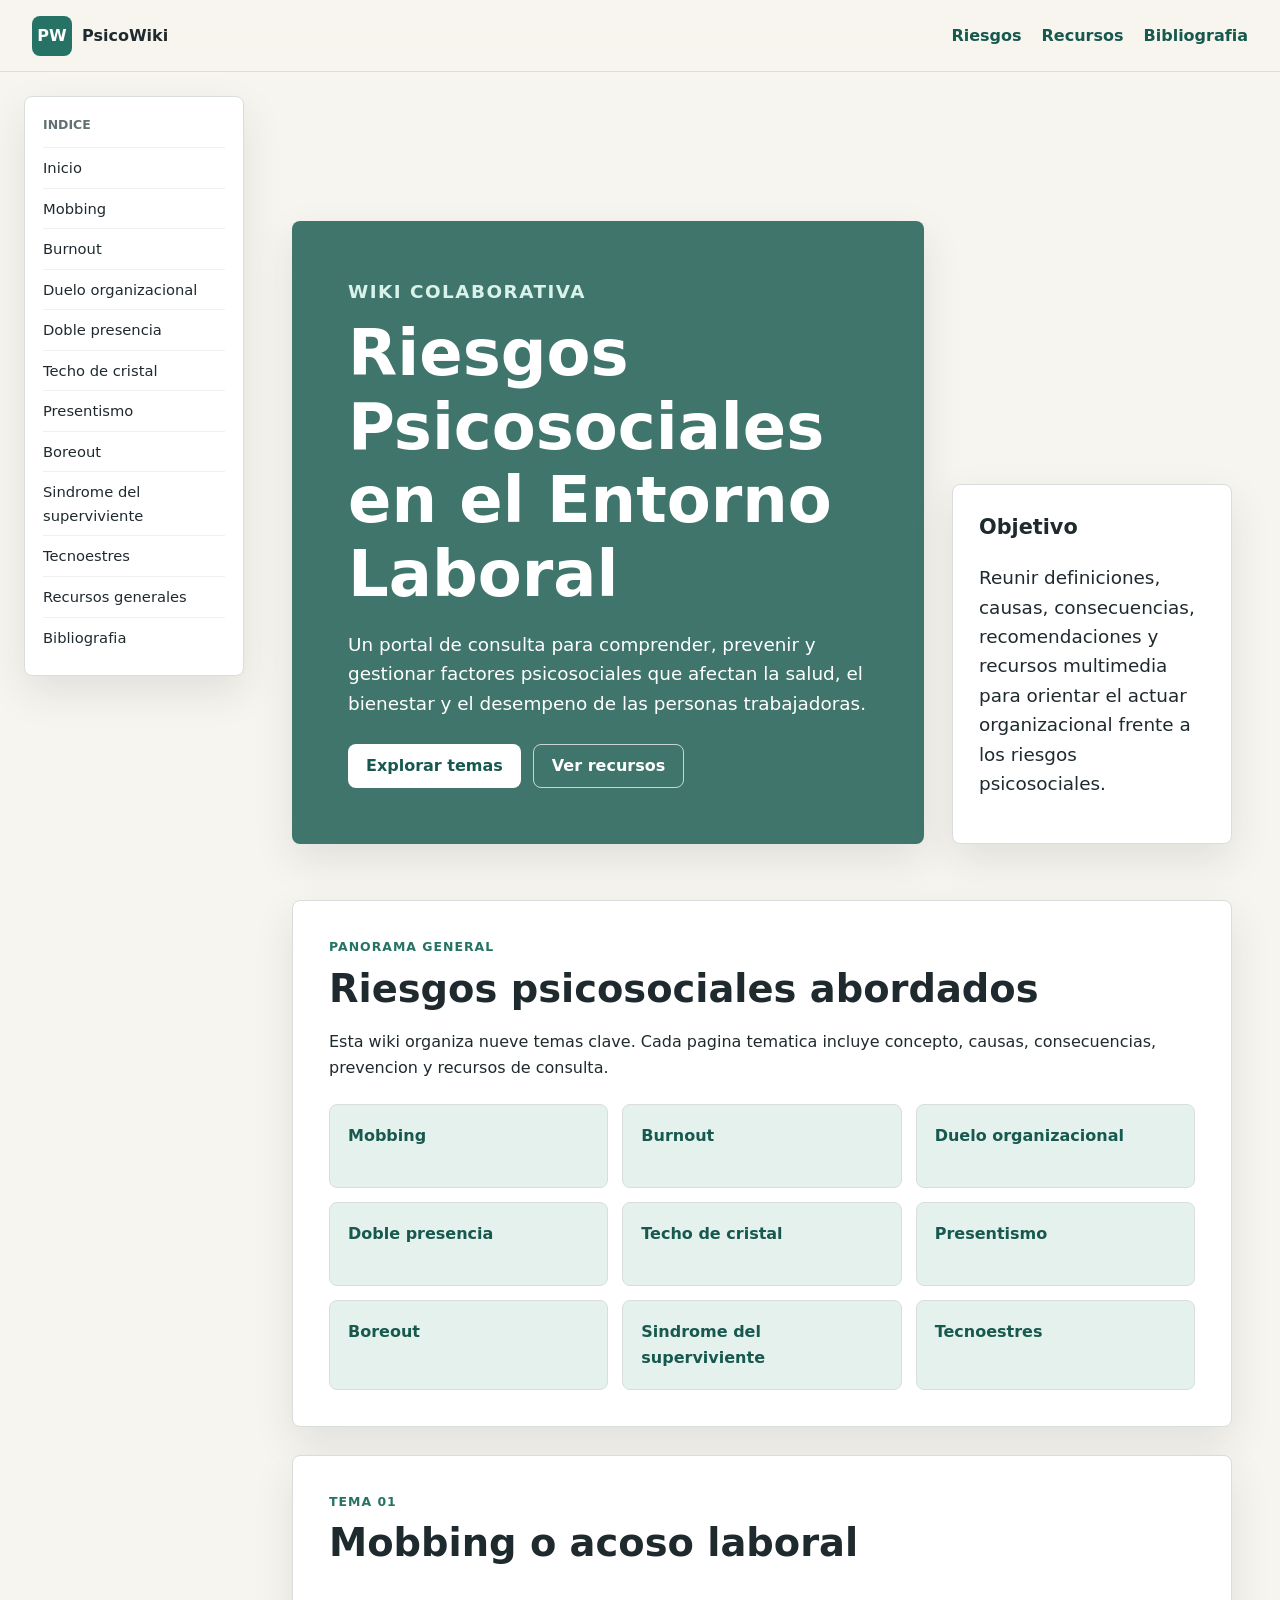
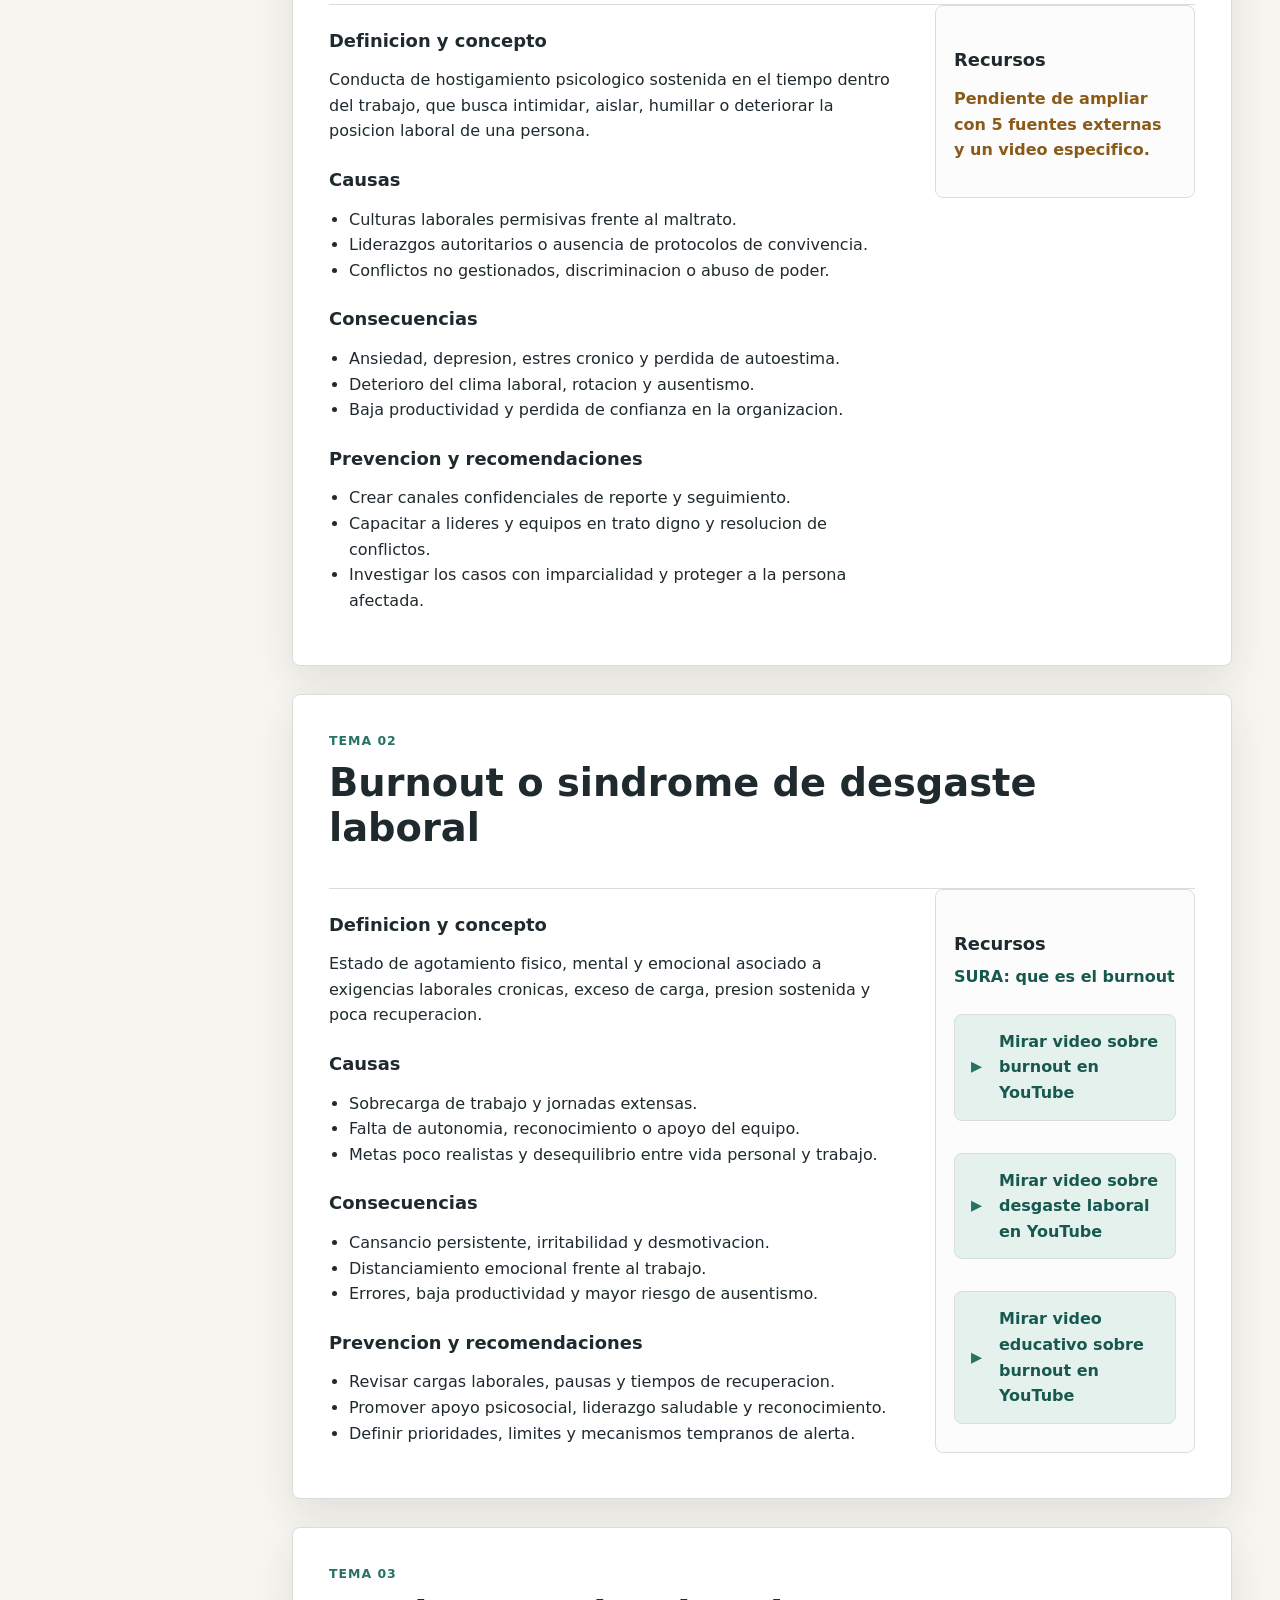
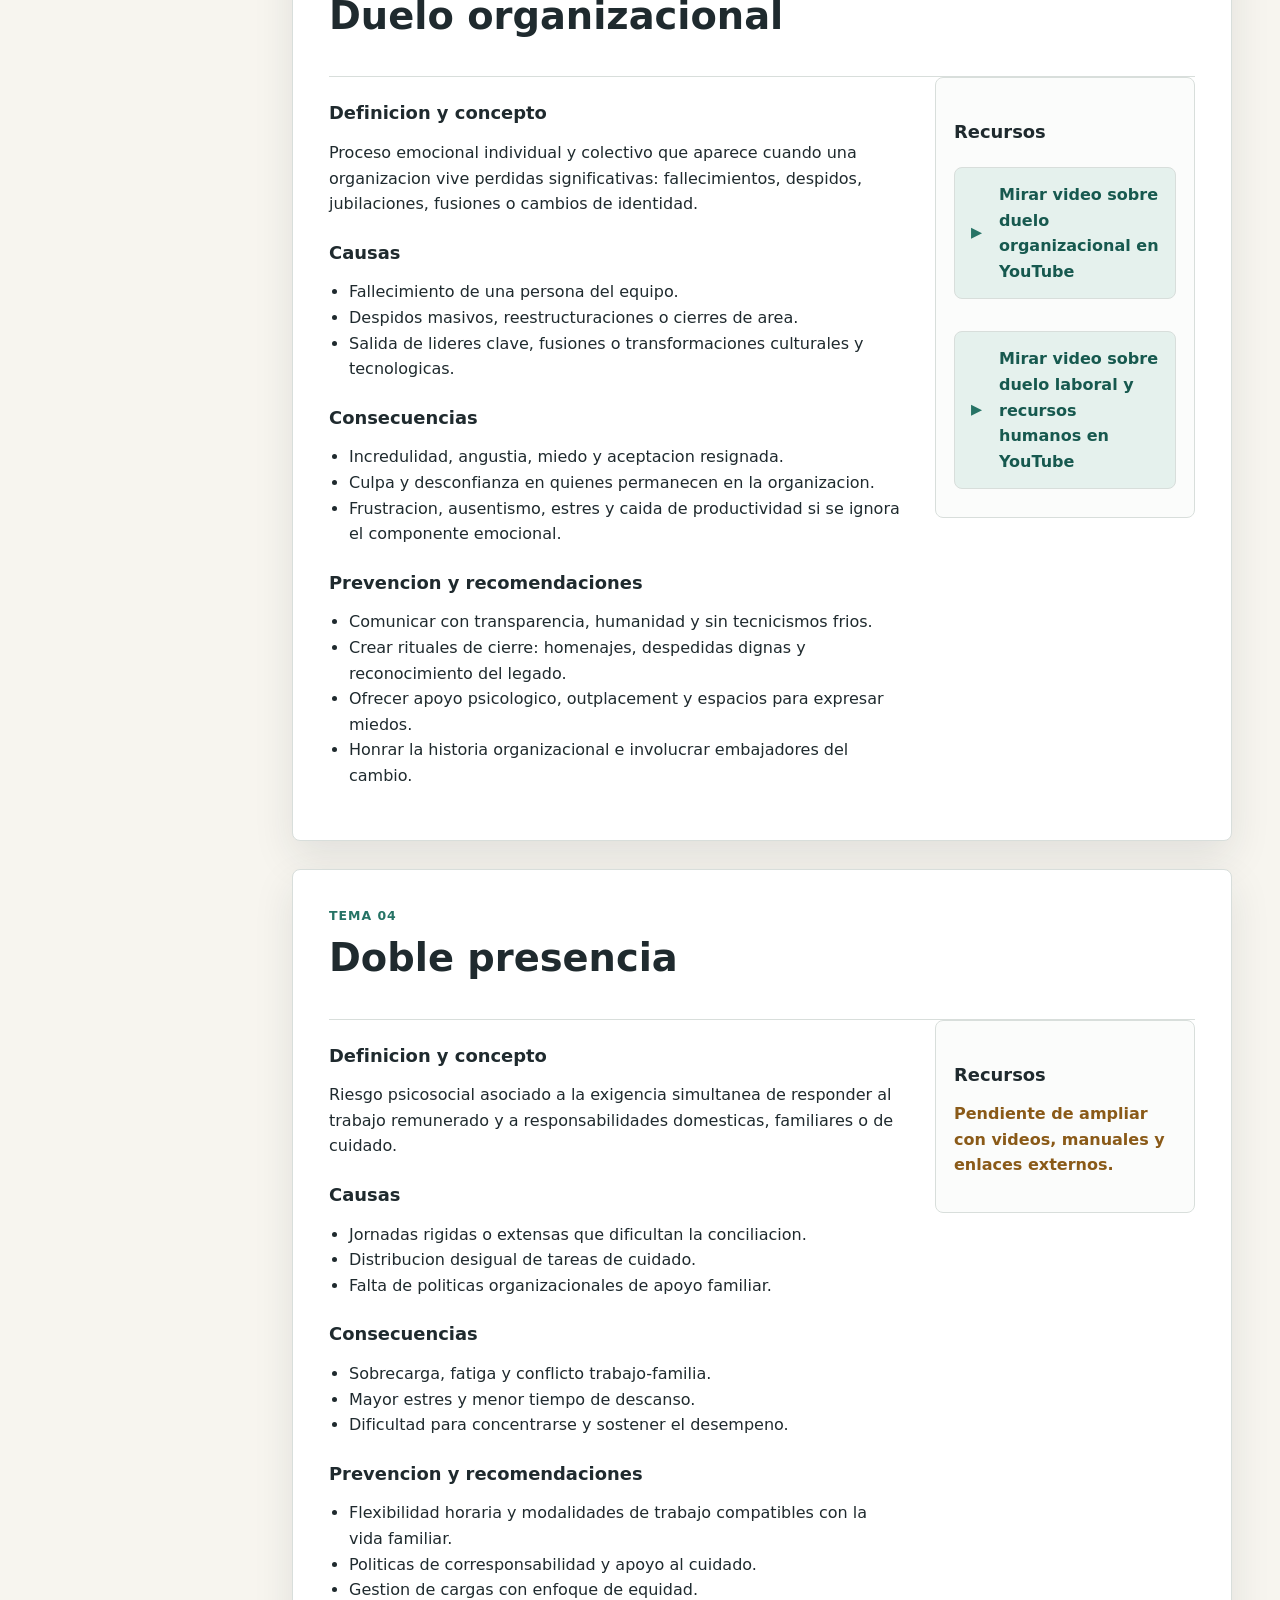
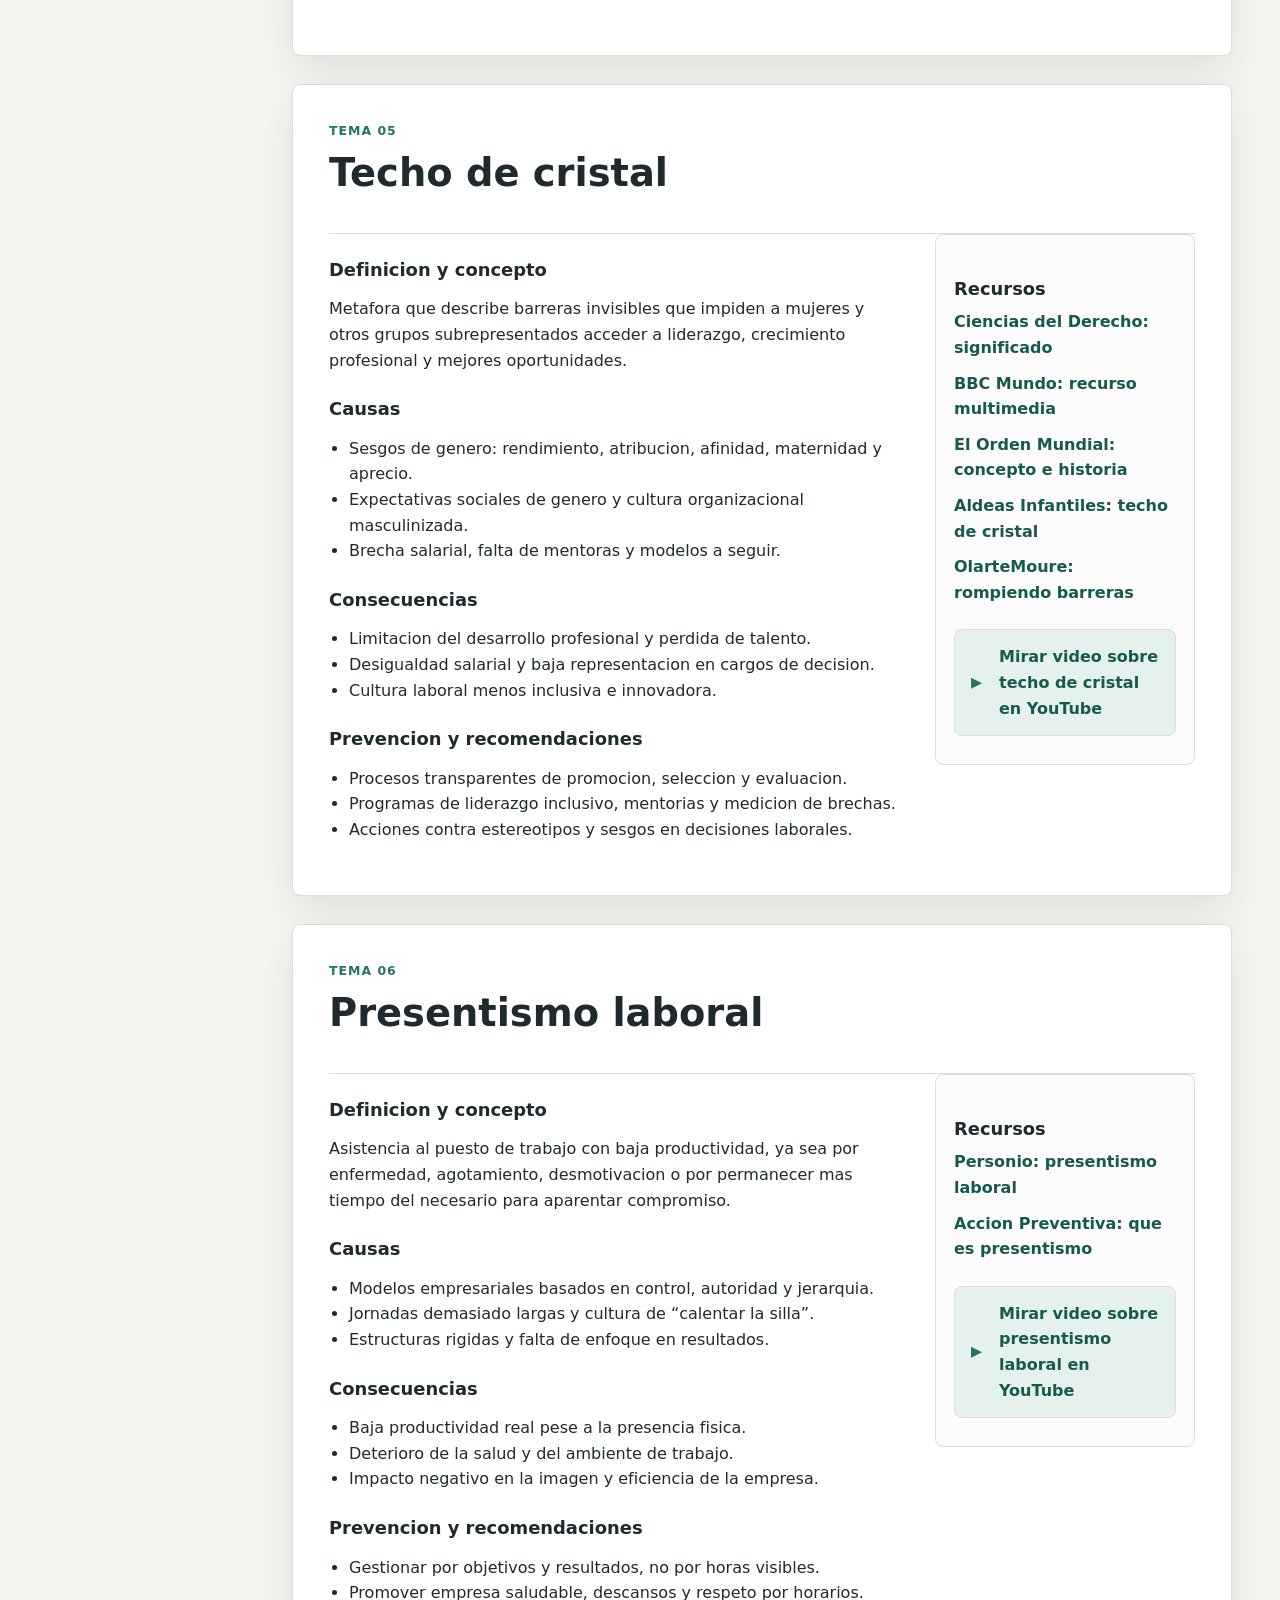
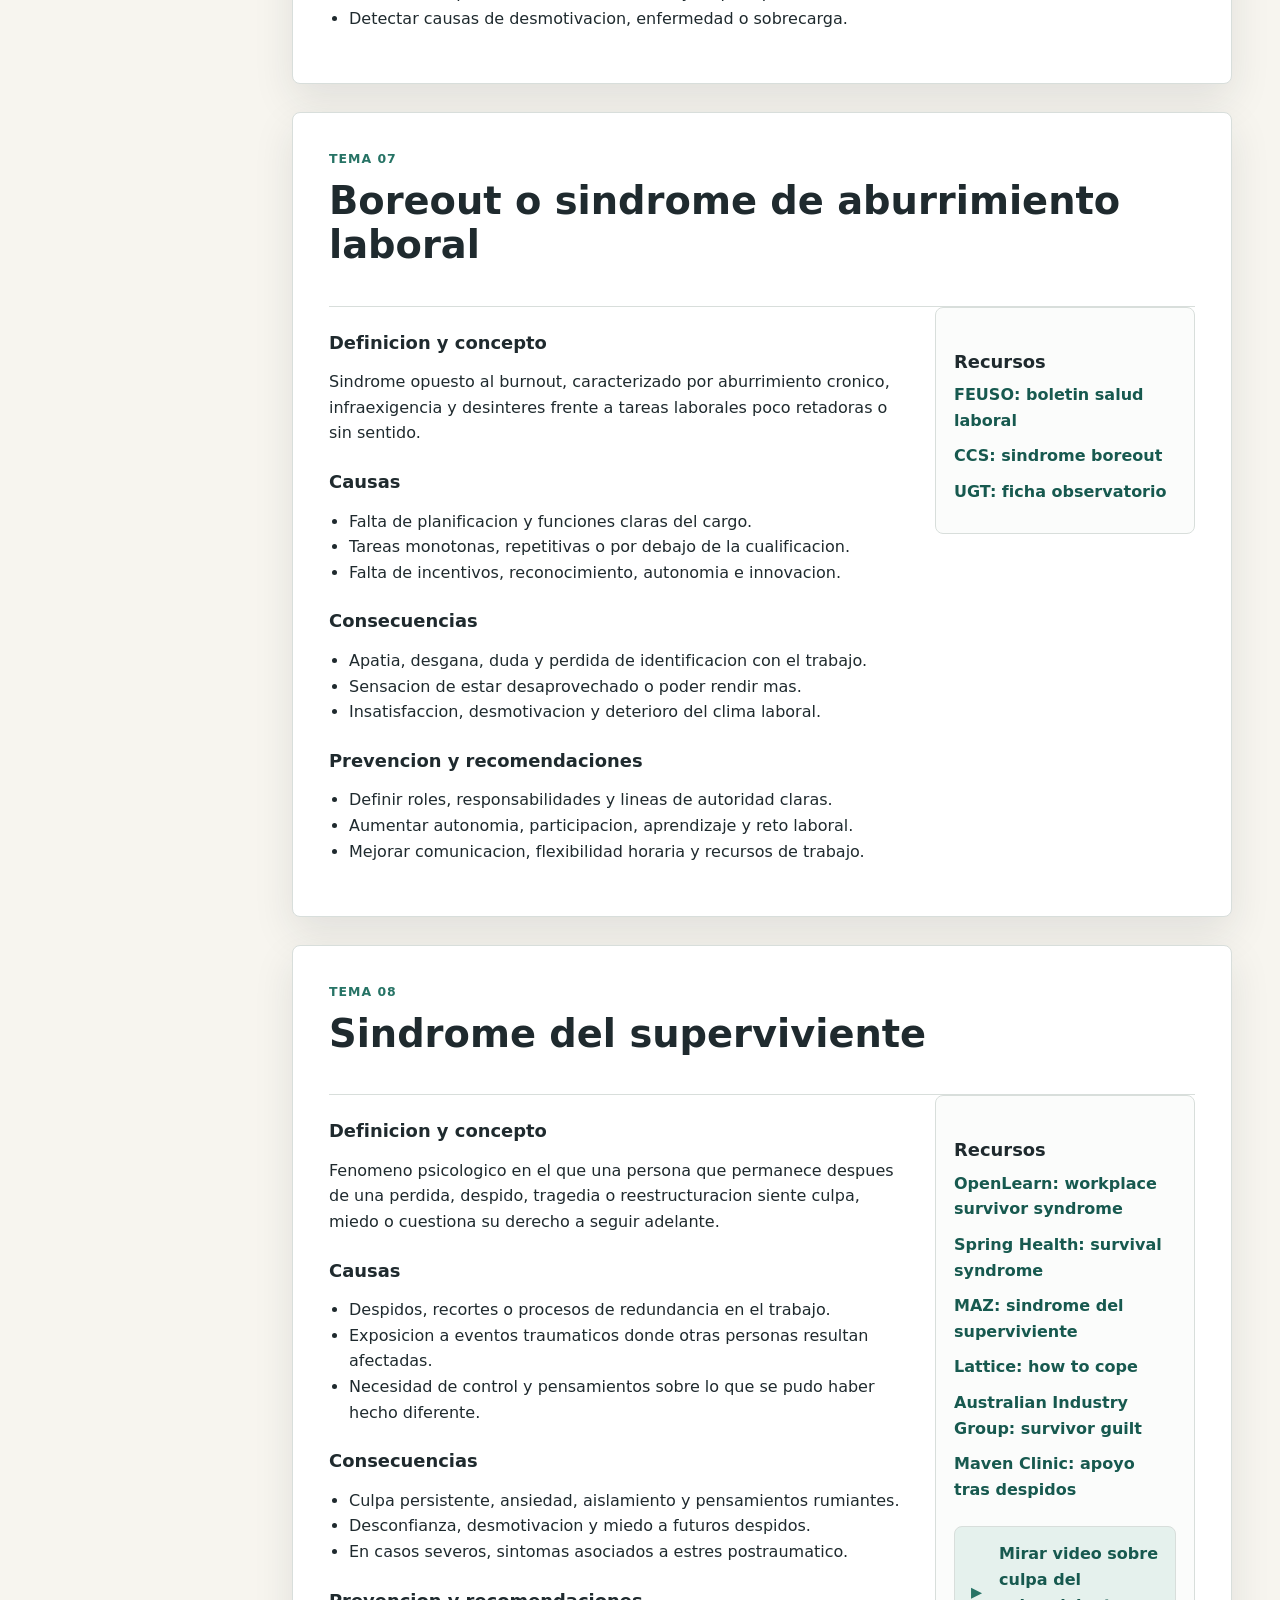
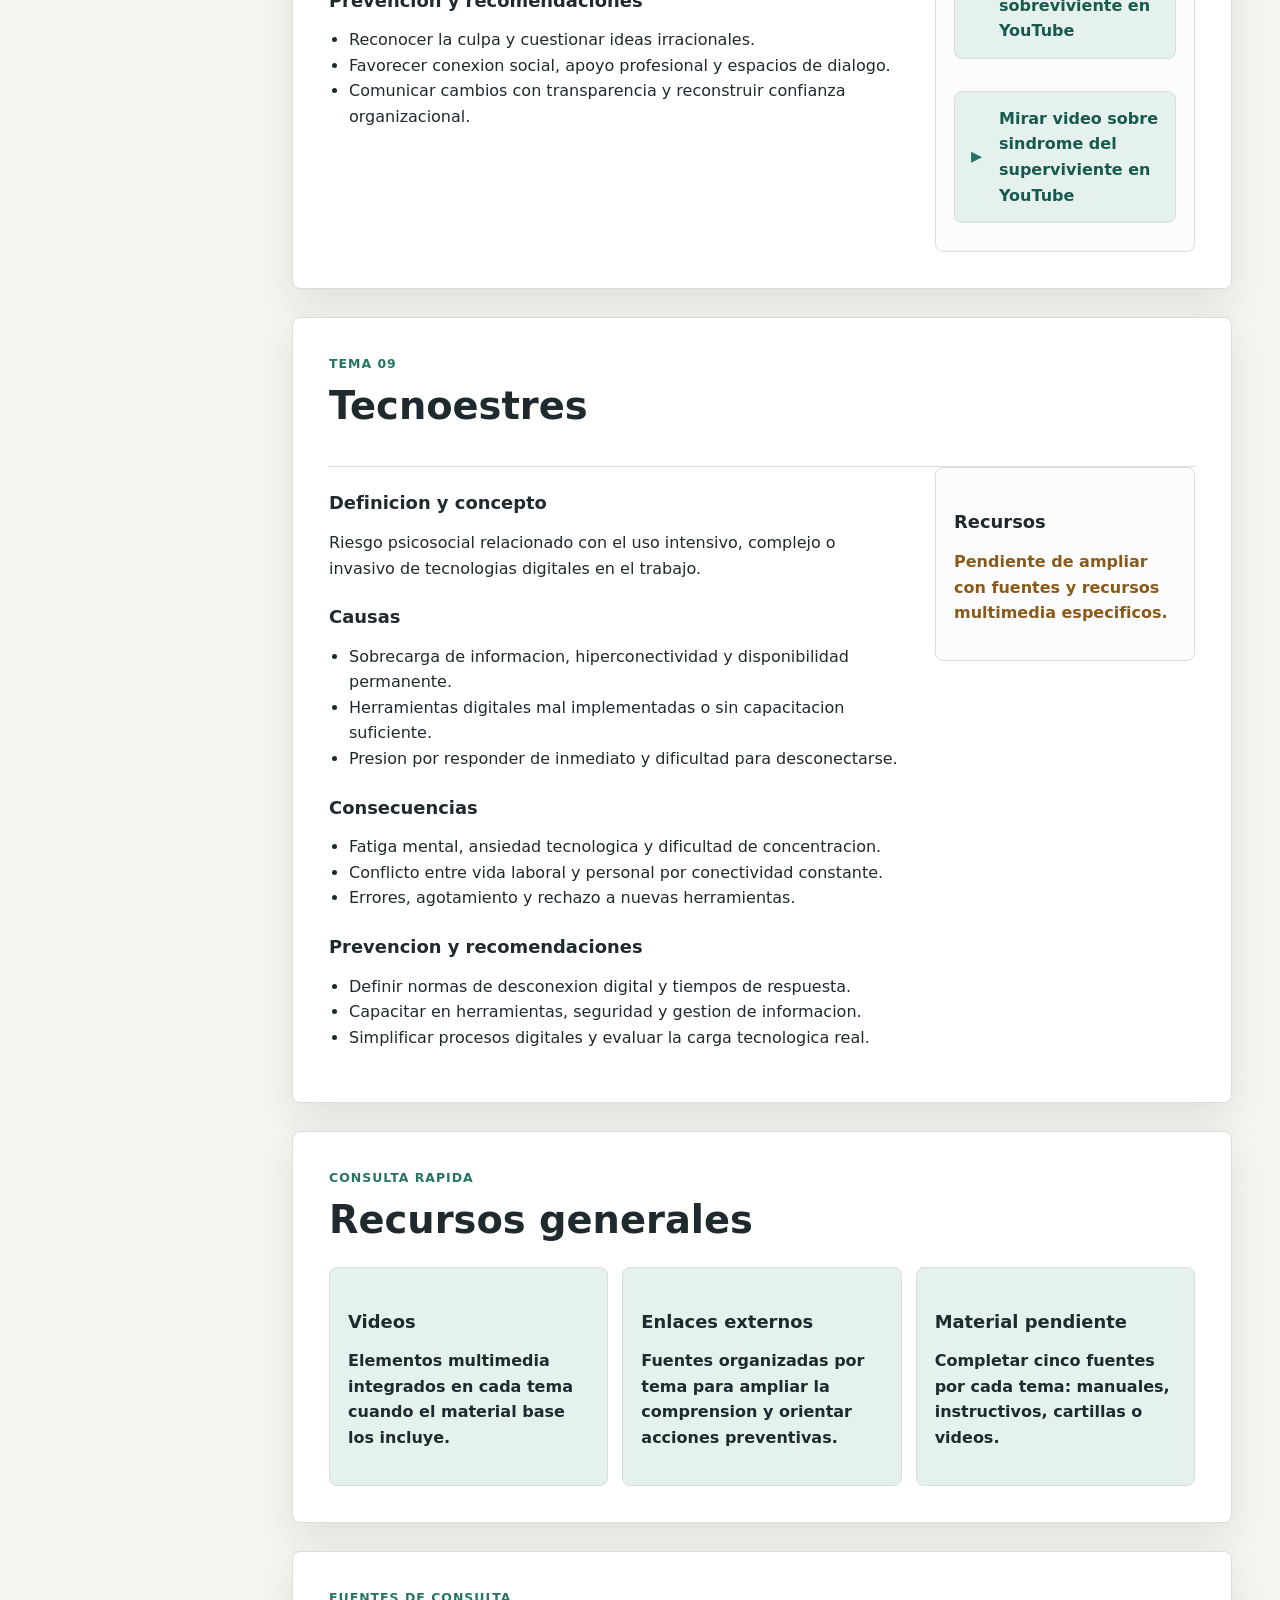
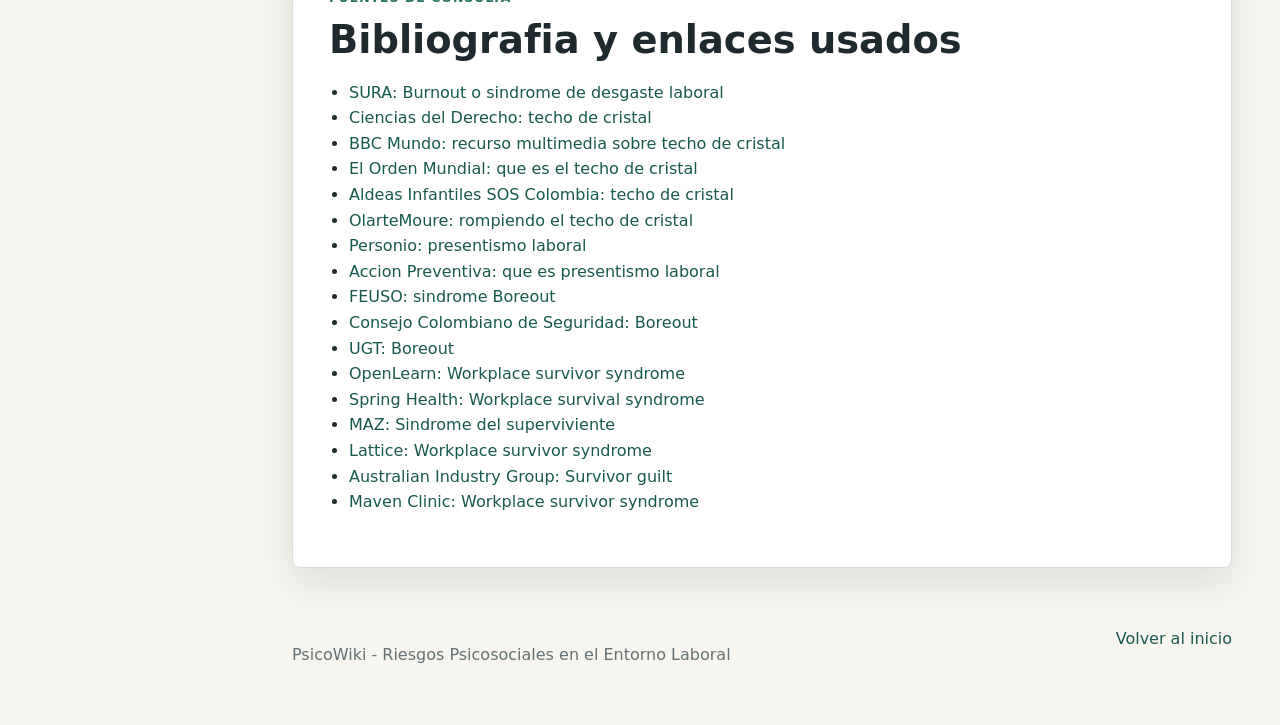
==== index.html @ 340166de "first" ====
<!doctype html>
<html lang="es">
  <head>
    <meta charset="UTF-8" />
    <meta name="viewport" content="width=device-width, initial-scale=1.0" />
    <title>PsicoWiki | Riesgos Psicosociales en el Entorno Laboral</title>
    <link rel="stylesheet" href="styles.css" />
  </head>
  <body>
    <header class="site-header">
      <a class="brand" href="#inicio" aria-label="Ir al inicio">
        <span class="brand-mark">PW</span>
        <span>PsicoWiki</span>
      </a>
      <button class="menu-toggle" type="button" aria-label="Abrir menu" aria-expanded="false">
        <span></span>
        <span></span>
        <span></span>
      </button>
      <nav class="top-nav" aria-label="Navegacion principal">
        <a href="#riesgos">Riesgos</a>
        <a href="#recursos">Recursos</a>
        <a href="#bibliografia">Bibliografia</a>
      </nav>
    </header>

    <aside class="side-nav" aria-label="Indice de contenidos">
      <p>Indice</p>
      <a href="#inicio">Inicio</a>
      <a href="#mobbing">Mobbing</a>
      <a href="#burnout">Burnout</a>
      <a href="#duelo">Duelo organizacional</a>
      <a href="#doble-presencia">Doble presencia</a>
      <a href="#techo-cristal">Techo de cristal</a>
      <a href="#presentismo">Presentismo</a>
      <a href="#boreout">Boreout</a>
      <a href="#superviviente">Sindrome del superviviente</a>
      <a href="#tecnoestres">Tecnoestres</a>
      <a href="#recursos">Recursos generales</a>
      <a href="#bibliografia">Bibliografia</a>
    </aside>

    <main>
      <section class="hero" id="inicio">
        <div class="hero-content">
          <p class="eyebrow">Wiki colaborativa</p>
          <h1>Riesgos Psicosociales en el Entorno Laboral</h1>
          <p>
            Un portal de consulta para comprender, prevenir y gestionar factores psicosociales que
            afectan la salud, el bienestar y el desempeno de las personas trabajadoras.
          </p>
          <div class="hero-actions">
            <a class="button primary" href="#riesgos">Explorar temas</a>
            <a class="button secondary" href="#recursos">Ver recursos</a>
          </div>
        </div>
        <div class="hero-panel" aria-label="Resumen del proyecto">
          <strong>Objetivo</strong>
          <p>
            Reunir definiciones, causas, consecuencias, recomendaciones y recursos multimedia para
            orientar el actuar organizacional frente a los riesgos psicosociales.
          </p>
        </div>
      </section>

      <section class="section intro" id="riesgos">
        <p class="eyebrow">Panorama general</p>
        <h2>Riesgos psicosociales abordados</h2>
        <p>
          Esta wiki organiza nueve temas clave. Cada pagina tematica incluye concepto, causas,
          consecuencias, prevencion y recursos de consulta.
        </p>
        <div class="topic-grid">
          <a href="#mobbing">Mobbing</a>
          <a href="#burnout">Burnout</a>
          <a href="#duelo">Duelo organizacional</a>
          <a href="#doble-presencia">Doble presencia</a>
          <a href="#techo-cristal">Techo de cristal</a>
          <a href="#presentismo">Presentismo</a>
          <a href="#boreout">Boreout</a>
          <a href="#superviviente">Sindrome del superviviente</a>
          <a href="#tecnoestres">Tecnoestres</a>
        </div>
      </section>

      <section class="wiki-section" id="mobbing">
        <div class="section-heading">
          <p class="eyebrow">Tema 01</p>
          <h2>Mobbing o acoso laboral</h2>
        </div>
        <div class="content-layout">
          <article>
            <h3>Definicion y concepto</h3>
            <p>
              Conducta de hostigamiento psicologico sostenida en el tiempo dentro del trabajo, que
              busca intimidar, aislar, humillar o deteriorar la posicion laboral de una persona.
            </p>
            <h3>Causas</h3>
            <ul>
              <li>Culturas laborales permisivas frente al maltrato.</li>
              <li>Liderazgos autoritarios o ausencia de protocolos de convivencia.</li>
              <li>Conflictos no gestionados, discriminacion o abuso de poder.</li>
            </ul>
            <h3>Consecuencias</h3>
            <ul>
              <li>Ansiedad, depresion, estres cronico y perdida de autoestima.</li>
              <li>Deterioro del clima laboral, rotacion y ausentismo.</li>
              <li>Baja productividad y perdida de confianza en la organizacion.</li>
            </ul>
            <h3>Prevencion y recomendaciones</h3>
            <ul>
              <li>Crear canales confidenciales de reporte y seguimiento.</li>
              <li>Capacitar a lideres y equipos en trato digno y resolucion de conflictos.</li>
              <li>Investigar los casos con imparcialidad y proteger a la persona afectada.</li>
            </ul>
          </article>
          <aside class="resources">
            <h3>Recursos</h3>
            <p class="pending">Pendiente de ampliar con 5 fuentes externas y un video especifico.</p>
          </aside>
        </div>
      </section>

      <section class="wiki-section" id="burnout">
        <div class="section-heading">
          <p class="eyebrow">Tema 02</p>
          <h2>Burnout o sindrome de desgaste laboral</h2>
        </div>
        <div class="content-layout">
          <article>
            <h3>Definicion y concepto</h3>
            <p>
              Estado de agotamiento fisico, mental y emocional asociado a exigencias laborales
              cronicas, exceso de carga, presion sostenida y poca recuperacion.
            </p>
            <h3>Causas</h3>
            <ul>
              <li>Sobrecarga de trabajo y jornadas extensas.</li>
              <li>Falta de autonomia, reconocimiento o apoyo del equipo.</li>
              <li>Metas poco realistas y desequilibrio entre vida personal y trabajo.</li>
            </ul>
            <h3>Consecuencias</h3>
            <ul>
              <li>Cansancio persistente, irritabilidad y desmotivacion.</li>
              <li>Distanciamiento emocional frente al trabajo.</li>
              <li>Errores, baja productividad y mayor riesgo de ausentismo.</li>
            </ul>
            <h3>Prevencion y recomendaciones</h3>
            <ul>
              <li>Revisar cargas laborales, pausas y tiempos de recuperacion.</li>
              <li>Promover apoyo psicosocial, liderazgo saludable y reconocimiento.</li>
              <li>Definir prioridades, limites y mecanismos tempranos de alerta.</li>
            </ul>
          </article>
          <aside class="resources">
            <h3>Recursos</h3>
            <a href="https://segurossura.com/co/blog/saludables/que-es-el-burnout-o-sindrome-de-desgaste-laboral/" target="_blank" rel="noreferrer">SURA: que es el burnout</a>
            <div class="video-list">
              <a class="video-link" href="https://www.youtube.com/watch?v=tTxxhyrco14" target="_blank" rel="noreferrer">Mirar video sobre burnout en YouTube</a>
              <a class="video-link" href="https://www.youtube.com/watch?v=95ypZUIQ5Gs" target="_blank" rel="noreferrer">Mirar video sobre desgaste laboral en YouTube</a>
              <a class="video-link" href="https://www.youtube.com/watch?v=nGMA1AmbQr8" target="_blank" rel="noreferrer">Mirar video educativo sobre burnout en YouTube</a>
            </div>
          </aside>
        </div>
      </section>

      <section class="wiki-section" id="duelo">
        <div class="section-heading">
          <p class="eyebrow">Tema 03</p>
          <h2>Duelo organizacional</h2>
        </div>
        <div class="content-layout">
          <article>
            <h3>Definicion y concepto</h3>
            <p>
              Proceso emocional individual y colectivo que aparece cuando una organizacion vive
              perdidas significativas: fallecimientos, despidos, jubilaciones, fusiones o cambios de identidad.
            </p>
            <h3>Causas</h3>
            <ul>
              <li>Fallecimiento de una persona del equipo.</li>
              <li>Despidos masivos, reestructuraciones o cierres de area.</li>
              <li>Salida de lideres clave, fusiones o transformaciones culturales y tecnologicas.</li>
            </ul>
            <h3>Consecuencias</h3>
            <ul>
              <li>Incredulidad, angustia, miedo y aceptacion resignada.</li>
              <li>Culpa y desconfianza en quienes permanecen en la organizacion.</li>
              <li>Frustracion, ausentismo, estres y caida de productividad si se ignora el componente emocional.</li>
            </ul>
            <h3>Prevencion y recomendaciones</h3>
            <ul>
              <li>Comunicar con transparencia, humanidad y sin tecnicismos frios.</li>
              <li>Crear rituales de cierre: homenajes, despedidas dignas y reconocimiento del legado.</li>
              <li>Ofrecer apoyo psicologico, outplacement y espacios para expresar miedos.</li>
              <li>Honrar la historia organizacional e involucrar embajadores del cambio.</li>
            </ul>
          </article>
          <aside class="resources">
            <h3>Recursos</h3>
            <div class="video-list">
              <a class="video-link" href="https://www.youtube.com/watch?v=VkRK1vF0yjY" target="_blank" rel="noreferrer">Mirar video sobre duelo organizacional en YouTube</a>
              <a class="video-link" href="https://www.youtube.com/watch?v=88CDFbq3gh8" target="_blank" rel="noreferrer">Mirar video sobre duelo laboral y recursos humanos en YouTube</a>
            </div>
          </aside>
        </div>
      </section>

      <section class="wiki-section" id="doble-presencia">
        <div class="section-heading">
          <p class="eyebrow">Tema 04</p>
          <h2>Doble presencia</h2>
        </div>
        <div class="content-layout">
          <article>
            <h3>Definicion y concepto</h3>
            <p>
              Riesgo psicosocial asociado a la exigencia simultanea de responder al trabajo remunerado
              y a responsabilidades domesticas, familiares o de cuidado.
            </p>
            <h3>Causas</h3>
            <ul>
              <li>Jornadas rigidas o extensas que dificultan la conciliacion.</li>
              <li>Distribucion desigual de tareas de cuidado.</li>
              <li>Falta de politicas organizacionales de apoyo familiar.</li>
            </ul>
            <h3>Consecuencias</h3>
            <ul>
              <li>Sobrecarga, fatiga y conflicto trabajo-familia.</li>
              <li>Mayor estres y menor tiempo de descanso.</li>
              <li>Dificultad para concentrarse y sostener el desempeno.</li>
            </ul>
            <h3>Prevencion y recomendaciones</h3>
            <ul>
              <li>Flexibilidad horaria y modalidades de trabajo compatibles con la vida familiar.</li>
              <li>Politicas de corresponsabilidad y apoyo al cuidado.</li>
              <li>Gestion de cargas con enfoque de equidad.</li>
            </ul>
          </article>
          <aside class="resources">
            <h3>Recursos</h3>
            <p class="pending">Pendiente de ampliar con videos, manuales y enlaces externos.</p>
          </aside>
        </div>
      </section>

      <section class="wiki-section" id="techo-cristal">
        <div class="section-heading">
          <p class="eyebrow">Tema 05</p>
          <h2>Techo de cristal</h2>
        </div>
        <div class="content-layout">
          <article>
            <h3>Definicion y concepto</h3>
            <p>
              Metafora que describe barreras invisibles que impiden a mujeres y otros grupos
              subrepresentados acceder a liderazgo, crecimiento profesional y mejores oportunidades.
            </p>
            <h3>Causas</h3>
            <ul>
              <li>Sesgos de genero: rendimiento, atribucion, afinidad, maternidad y aprecio.</li>
              <li>Expectativas sociales de genero y cultura organizacional masculinizada.</li>
              <li>Brecha salarial, falta de mentoras y modelos a seguir.</li>
            </ul>
            <h3>Consecuencias</h3>
            <ul>
              <li>Limitacion del desarrollo profesional y perdida de talento.</li>
              <li>Desigualdad salarial y baja representacion en cargos de decision.</li>
              <li>Cultura laboral menos inclusiva e innovadora.</li>
            </ul>
            <h3>Prevencion y recomendaciones</h3>
            <ul>
              <li>Procesos transparentes de promocion, seleccion y evaluacion.</li>
              <li>Programas de liderazgo inclusivo, mentorias y medicion de brechas.</li>
              <li>Acciones contra estereotipos y sesgos en decisiones laborales.</li>
            </ul>
          </article>
          <aside class="resources">
            <h3>Recursos</h3>
            <a href="https://cienciasdelderecho.com/que-significa-el-termino-techo-de-cristal/" target="_blank" rel="noreferrer">Ciencias del Derecho: significado</a>
            <a href="https://www.bbc.com/mundo/media-41436954" target="_blank" rel="noreferrer">BBC Mundo: recurso multimedia</a>
            <a href="https://elordenmundial.com/que-es-techo-cristal/" target="_blank" rel="noreferrer">El Orden Mundial: concepto e historia</a>
            <a href="https://www.aldeasinfantiles.org.co/noticias/noticias-2023/techo-de-cristal" target="_blank" rel="noreferrer">Aldeas Infantiles: techo de cristal</a>
            <a href="https://olartemoure.com/rompiendo-el-techo-de-cristal/" target="_blank" rel="noreferrer">OlarteMoure: rompiendo barreras</a>
            <div class="video-list">
              <a class="video-link" href="https://www.youtube.com/watch?v=2mkvHl0n3qw" target="_blank" rel="noreferrer">Mirar video sobre techo de cristal en YouTube</a>
            </div>
          </aside>
        </div>
      </section>

      <section class="wiki-section" id="presentismo">
        <div class="section-heading">
          <p class="eyebrow">Tema 06</p>
          <h2>Presentismo laboral</h2>
        </div>
        <div class="content-layout">
          <article>
            <h3>Definicion y concepto</h3>
            <p>
              Asistencia al puesto de trabajo con baja productividad, ya sea por enfermedad,
              agotamiento, desmotivacion o por permanecer mas tiempo del necesario para aparentar compromiso.
            </p>
            <h3>Causas</h3>
            <ul>
              <li>Modelos empresariales basados en control, autoridad y jerarquia.</li>
              <li>Jornadas demasiado largas y cultura de “calentar la silla”.</li>
              <li>Estructuras rigidas y falta de enfoque en resultados.</li>
            </ul>
            <h3>Consecuencias</h3>
            <ul>
              <li>Baja productividad real pese a la presencia fisica.</li>
              <li>Deterioro de la salud y del ambiente de trabajo.</li>
              <li>Impacto negativo en la imagen y eficiencia de la empresa.</li>
            </ul>
            <h3>Prevencion y recomendaciones</h3>
            <ul>
              <li>Gestionar por objetivos y resultados, no por horas visibles.</li>
              <li>Promover empresa saludable, descansos y respeto por horarios.</li>
              <li>Detectar causas de desmotivacion, enfermedad o sobrecarga.</li>
            </ul>
          </article>
          <aside class="resources">
            <h3>Recursos</h3>
            <a href="https://www.personio.es/glosario/presentismo-laboral/" target="_blank" rel="noreferrer">Personio: presentismo laboral</a>
            <a href="https://www.acciopreventiva.com/que-es-presentismo-laboral/" target="_blank" rel="noreferrer">Accion Preventiva: que es presentismo</a>
            <div class="video-list">
              <a class="video-link" href="https://www.youtube.com/watch?v=vzImVSJZA3s" target="_blank" rel="noreferrer">Mirar video sobre presentismo laboral en YouTube</a>
            </div>
          </aside>
        </div>
      </section>

      <section class="wiki-section" id="boreout">
        <div class="section-heading">
          <p class="eyebrow">Tema 07</p>
          <h2>Boreout o sindrome de aburrimiento laboral</h2>
        </div>
        <div class="content-layout">
          <article>
            <h3>Definicion y concepto</h3>
            <p>
              Sindrome opuesto al burnout, caracterizado por aburrimiento cronico, infraexigencia y
              desinteres frente a tareas laborales poco retadoras o sin sentido.
            </p>
            <h3>Causas</h3>
            <ul>
              <li>Falta de planificacion y funciones claras del cargo.</li>
              <li>Tareas monotonas, repetitivas o por debajo de la cualificacion.</li>
              <li>Falta de incentivos, reconocimiento, autonomia e innovacion.</li>
            </ul>
            <h3>Consecuencias</h3>
            <ul>
              <li>Apatia, desgana, duda y perdida de identificacion con el trabajo.</li>
              <li>Sensacion de estar desaprovechado o poder rendir mas.</li>
              <li>Insatisfaccion, desmotivacion y deterioro del clima laboral.</li>
            </ul>
            <h3>Prevencion y recomendaciones</h3>
            <ul>
              <li>Definir roles, responsabilidades y lineas de autoridad claras.</li>
              <li>Aumentar autonomia, participacion, aprendizaje y reto laboral.</li>
              <li>Mejorar comunicacion, flexibilidad horaria y recursos de trabajo.</li>
            </ul>
          </article>
          <aside class="resources">
            <h3>Recursos</h3>
            <a href="https://feuso.es/images/docs/boletines/FEUSO_SALUD_LABORAL437.pdf" target="_blank" rel="noreferrer">FEUSO: boletin salud laboral</a>
            <a href="https://ccs.org.co/portfolio/sindrome-boreout-aburrimiento-insatisfaccion-laboral/" target="_blank" rel="noreferrer">CCS: sindrome boreout</a>
            <a href="https://www.ugt.es/sites/default/files/node_gallery/Galer-a%20Publicaciones/FichasObservatorio%20%28%29%2019.pdf" target="_blank" rel="noreferrer">UGT: ficha observatorio</a>
          </aside>
        </div>
      </section>

      <section class="wiki-section" id="superviviente">
        <div class="section-heading">
          <p class="eyebrow">Tema 08</p>
          <h2>Sindrome del superviviente</h2>
        </div>
        <div class="content-layout">
          <article>
            <h3>Definicion y concepto</h3>
            <p>
              Fenomeno psicologico en el que una persona que permanece despues de una perdida,
              despido, tragedia o reestructuracion siente culpa, miedo o cuestiona su derecho a seguir adelante.
            </p>
            <h3>Causas</h3>
            <ul>
              <li>Despidos, recortes o procesos de redundancia en el trabajo.</li>
              <li>Exposicion a eventos traumaticos donde otras personas resultan afectadas.</li>
              <li>Necesidad de control y pensamientos sobre lo que se pudo haber hecho diferente.</li>
            </ul>
            <h3>Consecuencias</h3>
            <ul>
              <li>Culpa persistente, ansiedad, aislamiento y pensamientos rumiantes.</li>
              <li>Desconfianza, desmotivacion y miedo a futuros despidos.</li>
              <li>En casos severos, sintomas asociados a estres postraumatico.</li>
            </ul>
            <h3>Prevencion y recomendaciones</h3>
            <ul>
              <li>Reconocer la culpa y cuestionar ideas irracionales.</li>
              <li>Favorecer conexion social, apoyo profesional y espacios de dialogo.</li>
              <li>Comunicar cambios con transparencia y reconstruir confianza organizacional.</li>
            </ul>
          </article>
          <aside class="resources">
            <h3>Recursos</h3>
            <a href="https://www.open.edu/openlearn/health-sports-psychology/psychology/workplace-survivor-syndrome" target="_blank" rel="noreferrer">OpenLearn: workplace survivor syndrome</a>
            <a href="https://www.springhealth.com/blog/workplace-survival-syndrome" target="_blank" rel="noreferrer">Spring Health: survival syndrome</a>
            <a href="https://www.maz.es/Documents/PublicacionesEnRedes/S%C3%8DNDROME%20DEL%20SUPERVIVIENTE.pdf" target="_blank" rel="noreferrer">MAZ: sindrome del superviviente</a>
            <a href="https://lattice.com/articles/workplace-survivor-syndrome-what-it-is-and-how-to-cope" target="_blank" rel="noreferrer">Lattice: how to cope</a>
            <a href="https://www.australianindustrygroup.com.au/resourcecentre/resource-centre-blogs/hr-blogs/Survivor-guilt-how-to-help-employees-who-escape-redundancy/" target="_blank" rel="noreferrer">Australian Industry Group: survivor guilt</a>
            <a href="https://www.mavenclinic.com/es/post/workplace-survivor-syndrome-6-ways-to-support-employees-retained-after-company-layoffs" target="_blank" rel="noreferrer">Maven Clinic: apoyo tras despidos</a>
            <div class="video-list">
              <a class="video-link" href="https://www.youtube.com/watch?v=MyrRXBqULpU" target="_blank" rel="noreferrer">Mirar video sobre culpa del sobreviviente en YouTube</a>
              <a class="video-link" href="https://www.youtube.com/watch?v=peNnxeMxkF4" target="_blank" rel="noreferrer">Mirar video sobre sindrome del superviviente en YouTube</a>
            </div>
          </aside>
        </div>
      </section>

      <section class="wiki-section" id="tecnoestres">
        <div class="section-heading">
          <p class="eyebrow">Tema 09</p>
          <h2>Tecnoestres</h2>
        </div>
        <div class="content-layout">
          <article>
            <h3>Definicion y concepto</h3>
            <p>
              Riesgo psicosocial relacionado con el uso intensivo, complejo o invasivo de tecnologias
              digitales en el trabajo.
            </p>
            <h3>Causas</h3>
            <ul>
              <li>Sobrecarga de informacion, hiperconectividad y disponibilidad permanente.</li>
              <li>Herramientas digitales mal implementadas o sin capacitacion suficiente.</li>
              <li>Presion por responder de inmediato y dificultad para desconectarse.</li>
            </ul>
            <h3>Consecuencias</h3>
            <ul>
              <li>Fatiga mental, ansiedad tecnologica y dificultad de concentracion.</li>
              <li>Conflicto entre vida laboral y personal por conectividad constante.</li>
              <li>Errores, agotamiento y rechazo a nuevas herramientas.</li>
            </ul>
            <h3>Prevencion y recomendaciones</h3>
            <ul>
              <li>Definir normas de desconexion digital y tiempos de respuesta.</li>
              <li>Capacitar en herramientas, seguridad y gestion de informacion.</li>
              <li>Simplificar procesos digitales y evaluar la carga tecnologica real.</li>
            </ul>
          </article>
          <aside class="resources">
            <h3>Recursos</h3>
            <p class="pending">Pendiente de ampliar con fuentes y recursos multimedia especificos.</p>
          </aside>
        </div>
      </section>

      <section class="section" id="recursos">
        <p class="eyebrow">Consulta rapida</p>
        <h2>Recursos generales</h2>
        <div class="resource-grid">
          <div>
            <h3>Videos</h3>
            <p>Elementos multimedia integrados en cada tema cuando el material base los incluye.</p>
          </div>
          <div>
            <h3>Enlaces externos</h3>
            <p>Fuentes organizadas por tema para ampliar la comprension y orientar acciones preventivas.</p>
          </div>
          <div>
            <h3>Material pendiente</h3>
            <p>Completar cinco fuentes por cada tema: manuales, instructivos, cartillas o videos.</p>
          </div>
        </div>
      </section>

      <section class="section bibliography" id="bibliografia">
        <p class="eyebrow">Fuentes de consulta</p>
        <h2>Bibliografia y enlaces usados</h2>
        <ul>
          <li><a href="https://segurossura.com/co/blog/saludables/que-es-el-burnout-o-sindrome-de-desgaste-laboral/" target="_blank" rel="noreferrer">SURA: Burnout o sindrome de desgaste laboral</a></li>
          <li><a href="https://cienciasdelderecho.com/que-significa-el-termino-techo-de-cristal/" target="_blank" rel="noreferrer">Ciencias del Derecho: techo de cristal</a></li>
          <li><a href="https://www.bbc.com/mundo/media-41436954" target="_blank" rel="noreferrer">BBC Mundo: recurso multimedia sobre techo de cristal</a></li>
          <li><a href="https://elordenmundial.com/que-es-techo-cristal/" target="_blank" rel="noreferrer">El Orden Mundial: que es el techo de cristal</a></li>
          <li><a href="https://www.aldeasinfantiles.org.co/noticias/noticias-2023/techo-de-cristal" target="_blank" rel="noreferrer">Aldeas Infantiles SOS Colombia: techo de cristal</a></li>
          <li><a href="https://olartemoure.com/rompiendo-el-techo-de-cristal/" target="_blank" rel="noreferrer">OlarteMoure: rompiendo el techo de cristal</a></li>
          <li><a href="https://www.personio.es/glosario/presentismo-laboral/" target="_blank" rel="noreferrer">Personio: presentismo laboral</a></li>
          <li><a href="https://www.acciopreventiva.com/que-es-presentismo-laboral/" target="_blank" rel="noreferrer">Accion Preventiva: que es presentismo laboral</a></li>
          <li><a href="https://feuso.es/images/docs/boletines/FEUSO_SALUD_LABORAL437.pdf" target="_blank" rel="noreferrer">FEUSO: sindrome Boreout</a></li>
          <li><a href="https://ccs.org.co/portfolio/sindrome-boreout-aburrimiento-insatisfaccion-laboral/" target="_blank" rel="noreferrer">Consejo Colombiano de Seguridad: Boreout</a></li>
          <li><a href="https://www.ugt.es/sites/default/files/node_gallery/Galer-a%20Publicaciones/FichasObservatorio%20%28%29%2019.pdf" target="_blank" rel="noreferrer">UGT: Boreout</a></li>
          <li><a href="https://www.open.edu/openlearn/health-sports-psychology/psychology/workplace-survivor-syndrome" target="_blank" rel="noreferrer">OpenLearn: Workplace survivor syndrome</a></li>
          <li><a href="https://www.springhealth.com/blog/workplace-survival-syndrome" target="_blank" rel="noreferrer">Spring Health: Workplace survival syndrome</a></li>
          <li><a href="https://www.maz.es/Documents/PublicacionesEnRedes/S%C3%8DNDROME%20DEL%20SUPERVIVIENTE.pdf" target="_blank" rel="noreferrer">MAZ: Sindrome del superviviente</a></li>
          <li><a href="https://lattice.com/articles/workplace-survivor-syndrome-what-it-is-and-how-to-cope" target="_blank" rel="noreferrer">Lattice: Workplace survivor syndrome</a></li>
          <li><a href="https://www.australianindustrygroup.com.au/resourcecentre/resource-centre-blogs/hr-blogs/Survivor-guilt-how-to-help-employees-who-escape-redundancy/" target="_blank" rel="noreferrer">Australian Industry Group: Survivor guilt</a></li>
          <li><a href="https://www.mavenclinic.com/es/post/workplace-survivor-syndrome-6-ways-to-support-employees-retained-after-company-layoffs" target="_blank" rel="noreferrer">Maven Clinic: Workplace survivor syndrome</a></li>
        </ul>
      </section>
    </main>

    <footer>
      <p>PsicoWiki - Riesgos Psicosociales en el Entorno Laboral</p>
      <a href="#inicio">Volver al inicio</a>
    </footer>

    <script src="script.js"></script>
  </body>
</html>
---- styles.css ----
:root {
  --bg: #f7f5ef;
  --surface: #ffffff;
  --ink: #1f2a2e;
  --muted: #647174;
  --line: #d8dedb;
  --accent: #267365;
  --accent-strong: #17594f;
  --accent-soft: #e5f1ed;
  --warn: #8a5a18;
  --shadow: 0 16px 40px rgba(31, 42, 46, 0.1);
}

* {
  box-sizing: border-box;
}

html {
  scroll-behavior: smooth;
}

body {
  margin: 0;
  background: var(--bg);
  color: var(--ink);
  font-family: Inter, ui-sans-serif, system-ui, -apple-system, BlinkMacSystemFont, "Segoe UI", sans-serif;
  line-height: 1.6;
}

a {
  color: var(--accent-strong);
  text-decoration: none;
}

a:hover {
  text-decoration: underline;
}

.site-header {
  position: sticky;
  top: 0;
  z-index: 20;
  display: flex;
  align-items: center;
  justify-content: space-between;
  min-height: 72px;
  padding: 0 32px;
  border-bottom: 1px solid var(--line);
  background: rgba(247, 245, 239, 0.94);
  backdrop-filter: blur(14px);
}

.brand {
  display: inline-flex;
  align-items: center;
  gap: 10px;
  color: var(--ink);
  font-weight: 800;
  letter-spacing: 0;
}

.brand-mark {
  display: inline-grid;
  width: 40px;
  height: 40px;
  place-items: center;
  border-radius: 8px;
  background: var(--accent);
  color: white;
}

.top-nav {
  display: flex;
  gap: 20px;
  font-weight: 700;
}

.menu-toggle {
  display: none;
  flex-direction: column;
  gap: 5px;
  width: 42px;
  height: 42px;
  justify-content: center;
  align-items: center;
  border: 1px solid var(--line);
  border-radius: 8px;
  background: var(--surface);
}

.menu-toggle span {
  width: 20px;
  height: 2px;
  background: var(--ink);
}

.side-nav {
  position: fixed;
  top: 96px;
  left: 24px;
  width: 220px;
  max-height: calc(100vh - 120px);
  overflow: auto;
  padding: 18px;
  border: 1px solid var(--line);
  border-radius: 8px;
  background: var(--surface);
  box-shadow: var(--shadow);
}

.side-nav p {
  margin: 0 0 12px;
  color: var(--muted);
  font-size: 0.78rem;
  font-weight: 800;
  text-transform: uppercase;
}

.side-nav a {
  display: block;
  padding: 8px 0;
  border-top: 1px solid #eef1ef;
  color: var(--ink);
  font-size: 0.92rem;
}

main {
  width: min(1100px, calc(100% - 340px));
  margin: 0 48px 0 auto;
}

.hero {
  display: grid;
  grid-template-columns: minmax(0, 1.45fr) minmax(280px, 0.55fr);
  gap: 28px;
  align-items: end;
  min-height: calc(100vh - 72px);
  padding: 80px 0 56px;
}

.hero-content {
  padding: 56px;
  border-radius: 8px;
  background:
    linear-gradient(rgba(23, 89, 79, 0.82), rgba(23, 89, 79, 0.82)),
    url("https://images.unsplash.com/photo-1551836022-d5d88e9218df?auto=format&fit=crop&w=1600&q=80") center/cover;
  color: white;
  box-shadow: var(--shadow);
}

.eyebrow {
  margin: 0 0 10px;
  color: var(--accent);
  font-size: 0.78rem;
  font-weight: 900;
  letter-spacing: 0.08em;
  text-transform: uppercase;
}

.hero .eyebrow {
  color: #d9f2ea;
}

h1,
h2,
h3 {
  line-height: 1.15;
}

h1 {
  max-width: 850px;
  margin: 0;
  font-size: clamp(2.4rem, 5vw, 5.2rem);
}

h2 {
  margin: 0 0 18px;
  font-size: clamp(1.8rem, 3vw, 3rem);
}

h3 {
  margin: 26px 0 10px;
  font-size: 1.12rem;
}

.hero p {
  max-width: 760px;
  font-size: 1.15rem;
}

.hero-actions {
  display: flex;
  flex-wrap: wrap;
  gap: 12px;
  margin-top: 26px;
}

.button {
  display: inline-flex;
  align-items: center;
  justify-content: center;
  min-height: 44px;
  padding: 0 18px;
  border-radius: 8px;
  font-weight: 800;
}

.button.primary {
  background: white;
  color: var(--accent-strong);
}

.button.secondary {
  border: 1px solid rgba(255, 255, 255, 0.7);
  color: white;
}

.hero-panel,
.section,
.wiki-section {
  border: 1px solid var(--line);
  border-radius: 8px;
  background: var(--surface);
  box-shadow: var(--shadow);
}

.hero-panel {
  padding: 26px;
}

.hero-panel strong {
  display: block;
  margin-bottom: 10px;
  font-size: 1.3rem;
}

.section,
.wiki-section {
  margin: 28px 0;
  padding: 36px;
  scroll-margin-top: 96px;
}

.intro {
  margin-top: 0;
}

.topic-grid,
.resource-grid {
  display: grid;
  grid-template-columns: repeat(3, minmax(0, 1fr));
  gap: 14px;
  margin-top: 24px;
}

.topic-grid a,
.resource-grid div {
  min-height: 84px;
  padding: 18px;
  border: 1px solid var(--line);
  border-radius: 8px;
  background: var(--accent-soft);
  font-weight: 800;
}

.section-heading {
  padding-bottom: 20px;
  border-bottom: 1px solid var(--line);
}

.content-layout {
  display: grid;
  grid-template-columns: minmax(0, 1.45fr) minmax(260px, 0.55fr);
  gap: 32px;
  align-items: start;
}

article ul,
.bibliography ul {
  padding-left: 20px;
}

.resources {
  position: sticky;
  top: 96px;
  padding: 18px;
  border: 1px solid var(--line);
  border-radius: 8px;
  background: #fbfcfb;
}

.resources a {
  display: block;
  margin: 10px 0;
  overflow-wrap: anywhere;
  font-weight: 700;
}

.pending {
  color: var(--warn);
  font-weight: 700;
}

.video-list {
  display: grid;
  gap: 12px;
  margin-top: 14px;
}

.video-link {
  position: relative;
  display: block;
  padding: 14px 16px 14px 44px;
  border: 1px solid var(--line);
  border-radius: 8px;
  background: var(--accent-soft);
  color: var(--accent-strong);
  font-weight: 800;
}

.video-link::before {
  content: "▶";
  position: absolute;
  left: 16px;
  top: 50%;
  transform: translateY(-50%);
  color: var(--accent);
  font-size: 0.9rem;
}

footer {
  display: flex;
  justify-content: space-between;
  width: min(1100px, calc(100% - 340px));
  margin: 32px 48px 0 auto;
  padding: 26px 0 42px;
  color: var(--muted);
}

@media (max-width: 1120px) {
  .side-nav {
    display: none;
  }

  main,
  footer {
    width: min(100% - 40px, 1100px);
    margin-inline: auto;
  }
}

@media (max-width: 820px) {
  .site-header {
    padding: 0 18px;
  }

  .menu-toggle {
    display: flex;
  }

  .top-nav {
    position: absolute;
    top: 72px;
    left: 0;
    right: 0;
    display: none;
    flex-direction: column;
    padding: 18px;
    border-bottom: 1px solid var(--line);
    background: var(--surface);
  }

  .top-nav.open {
    display: flex;
  }

  .hero {
    grid-template-columns: 1fr;
    min-height: auto;
    padding: 28px 0;
  }

  .hero-content,
  .section,
  .wiki-section {
    padding: 24px;
  }

  .content-layout,
  .topic-grid,
  .resource-grid {
    grid-template-columns: 1fr;
  }

  .resources {
    position: static;
  }

  footer {
    flex-direction: column;
    gap: 8px;
  }
}
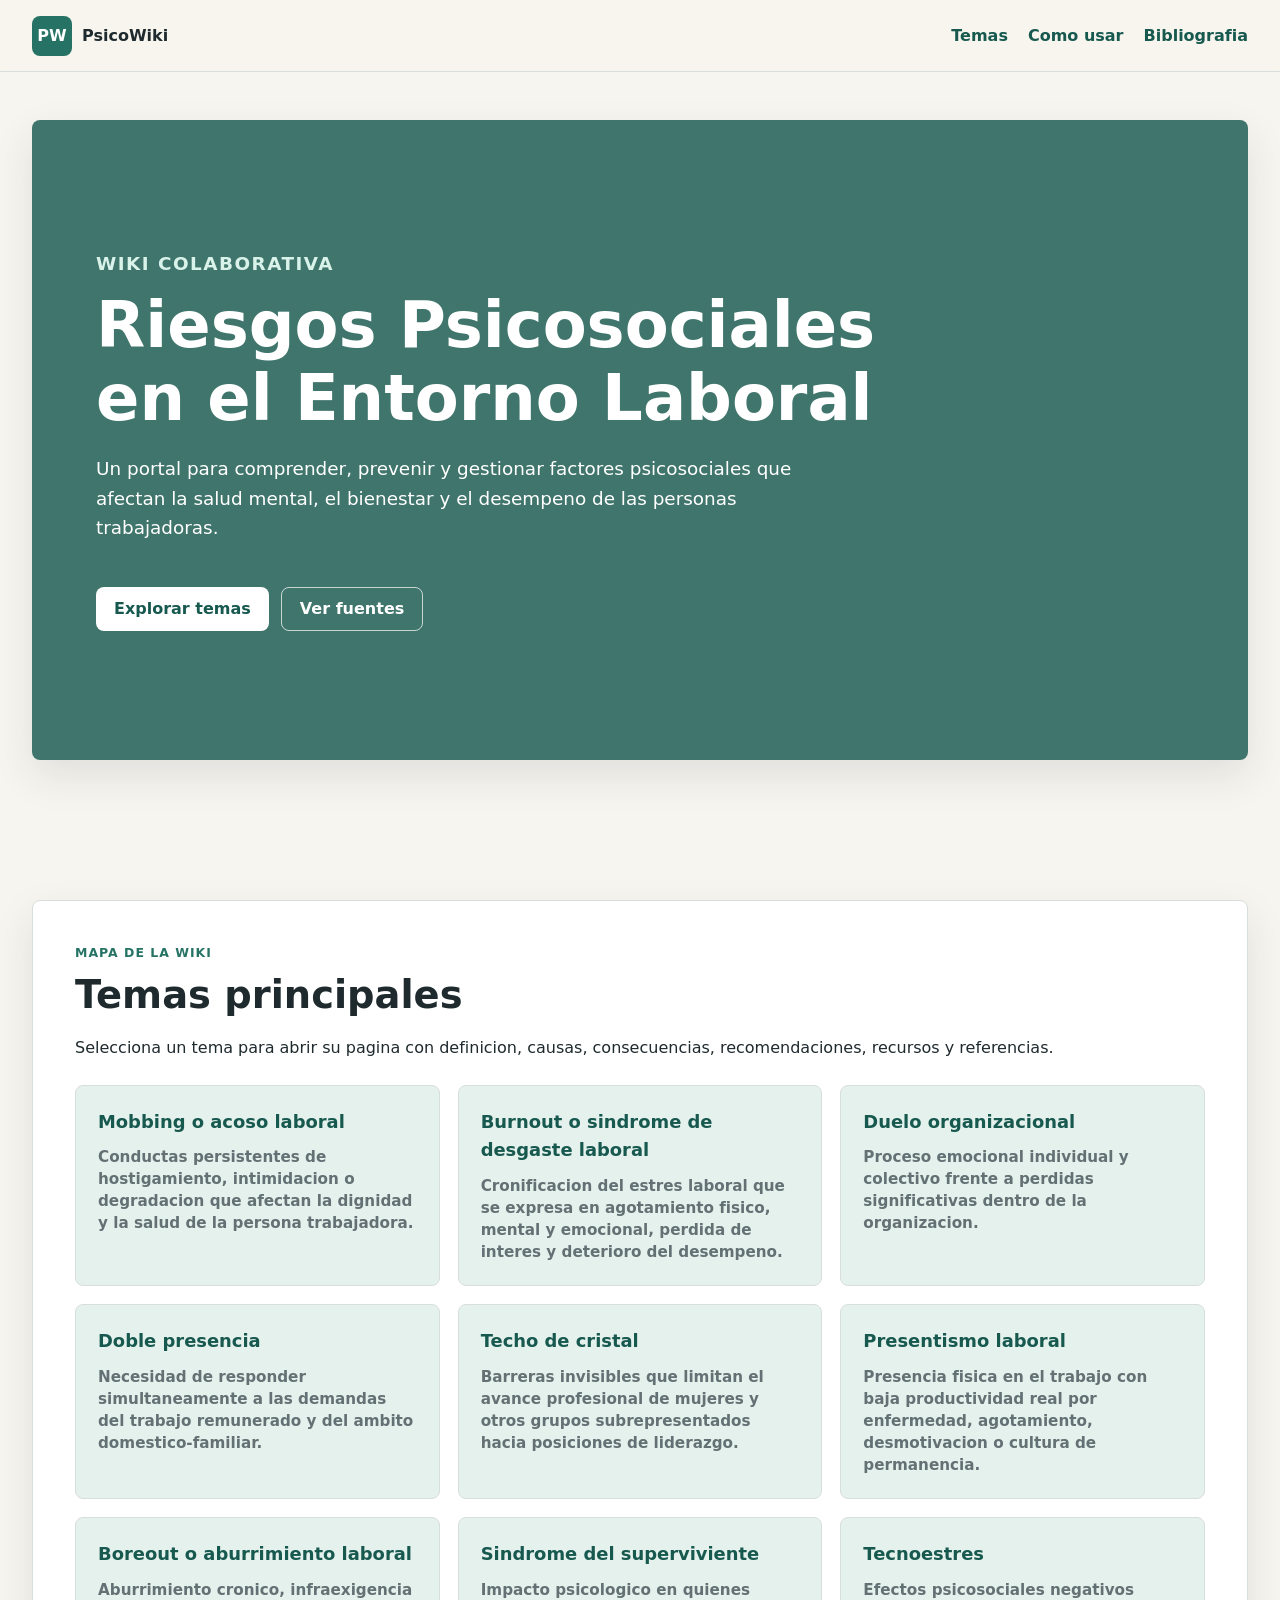
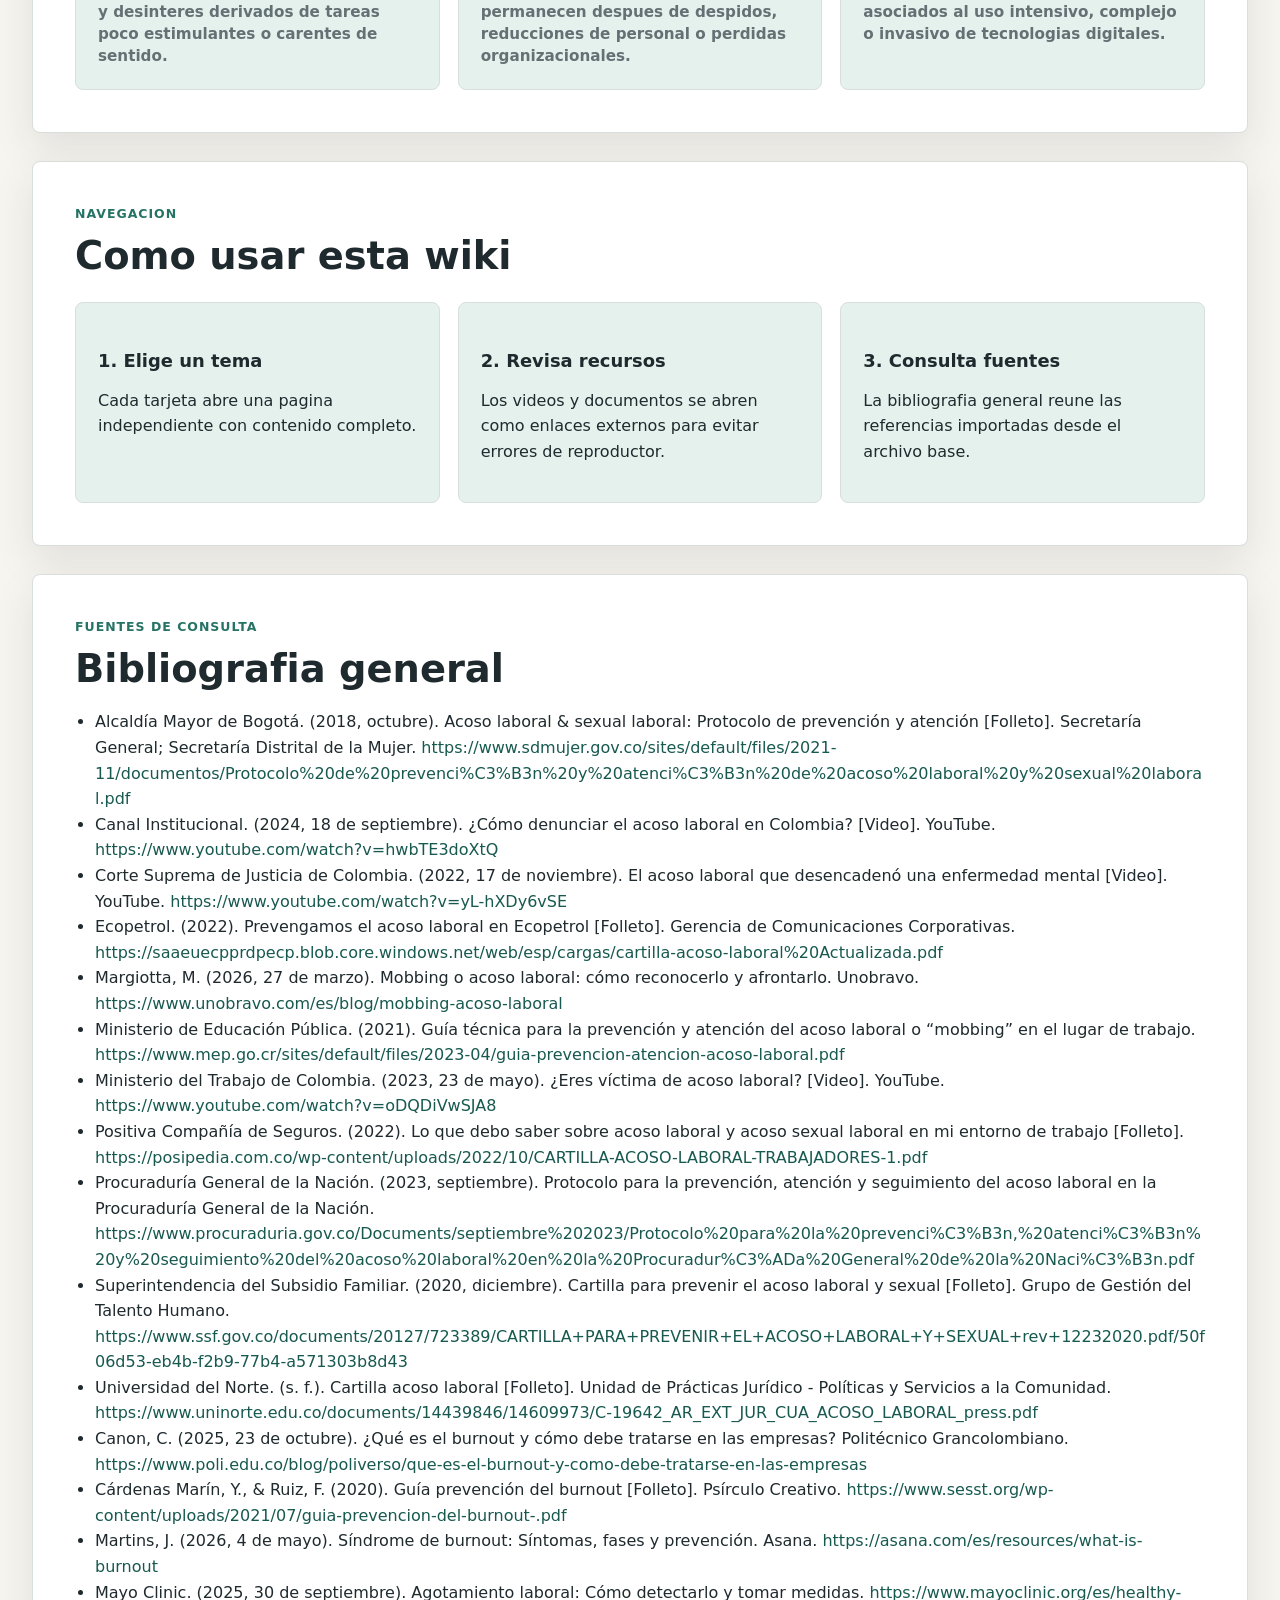
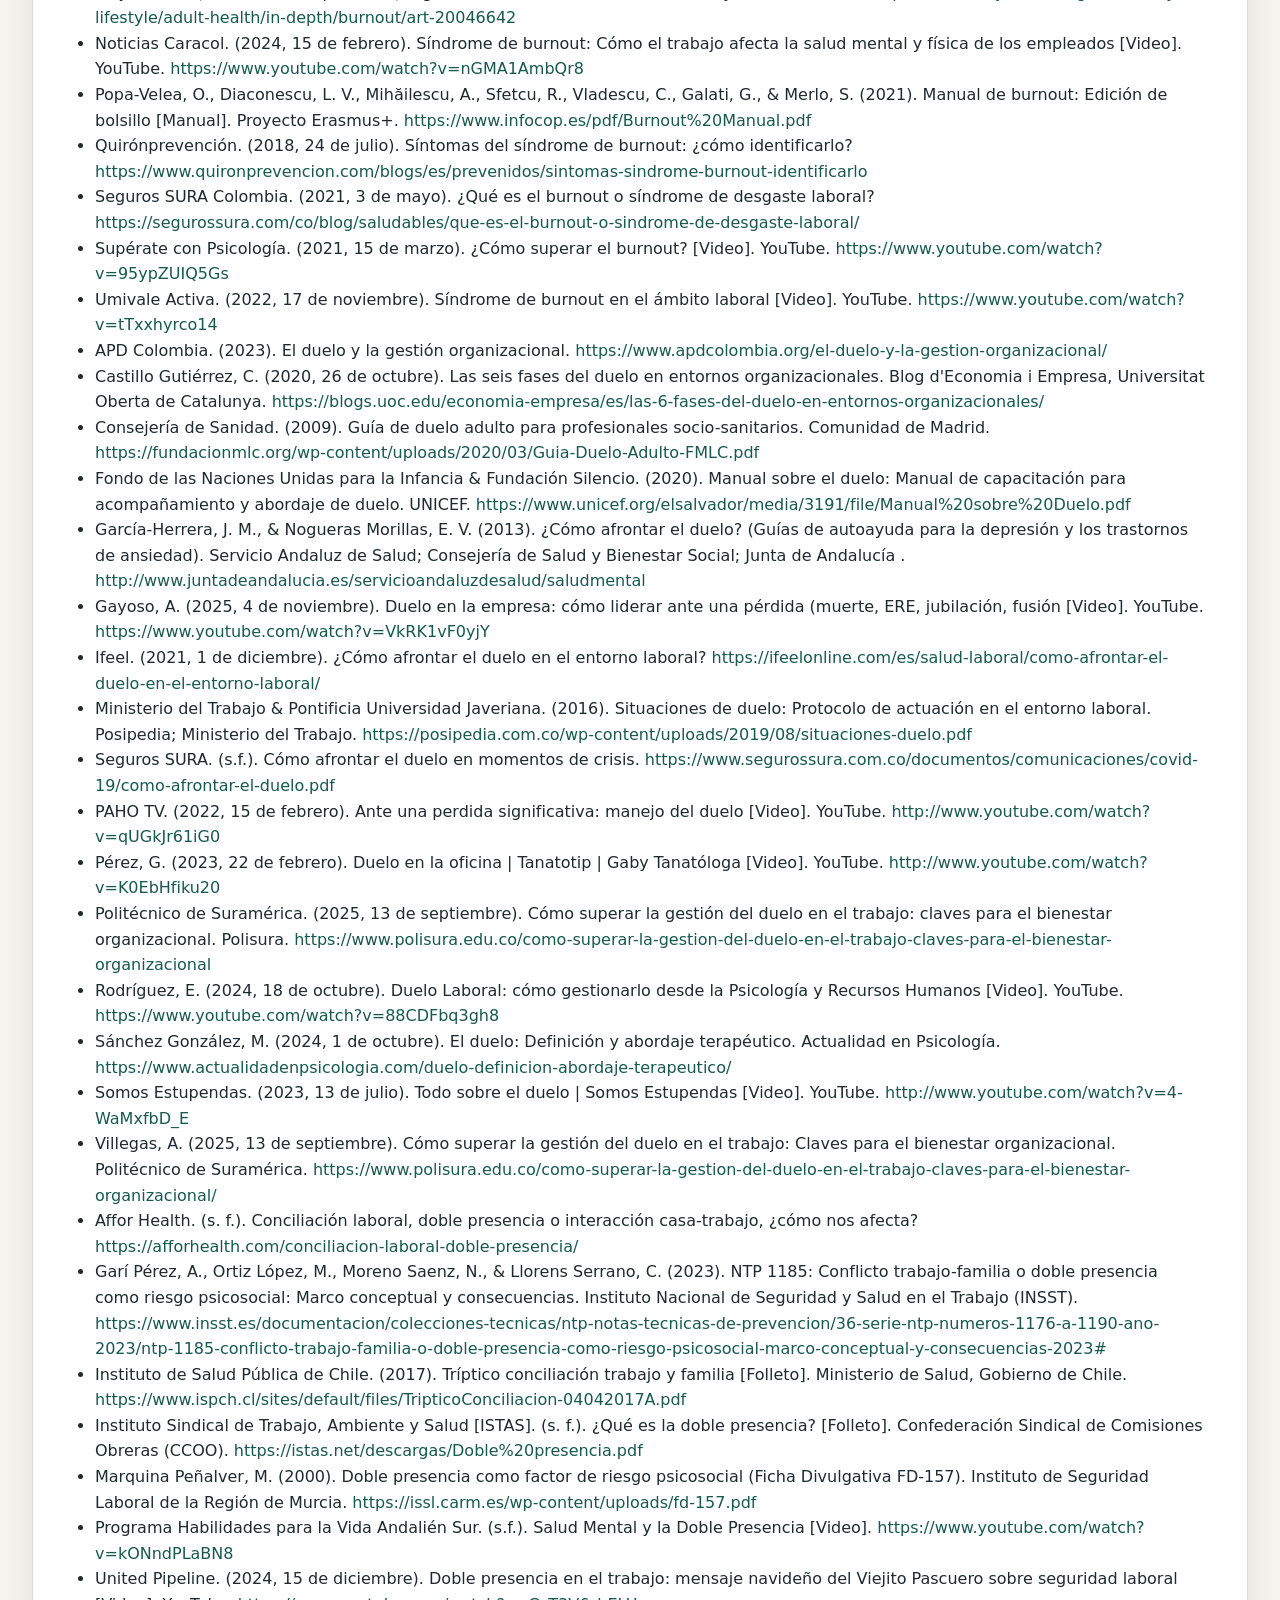
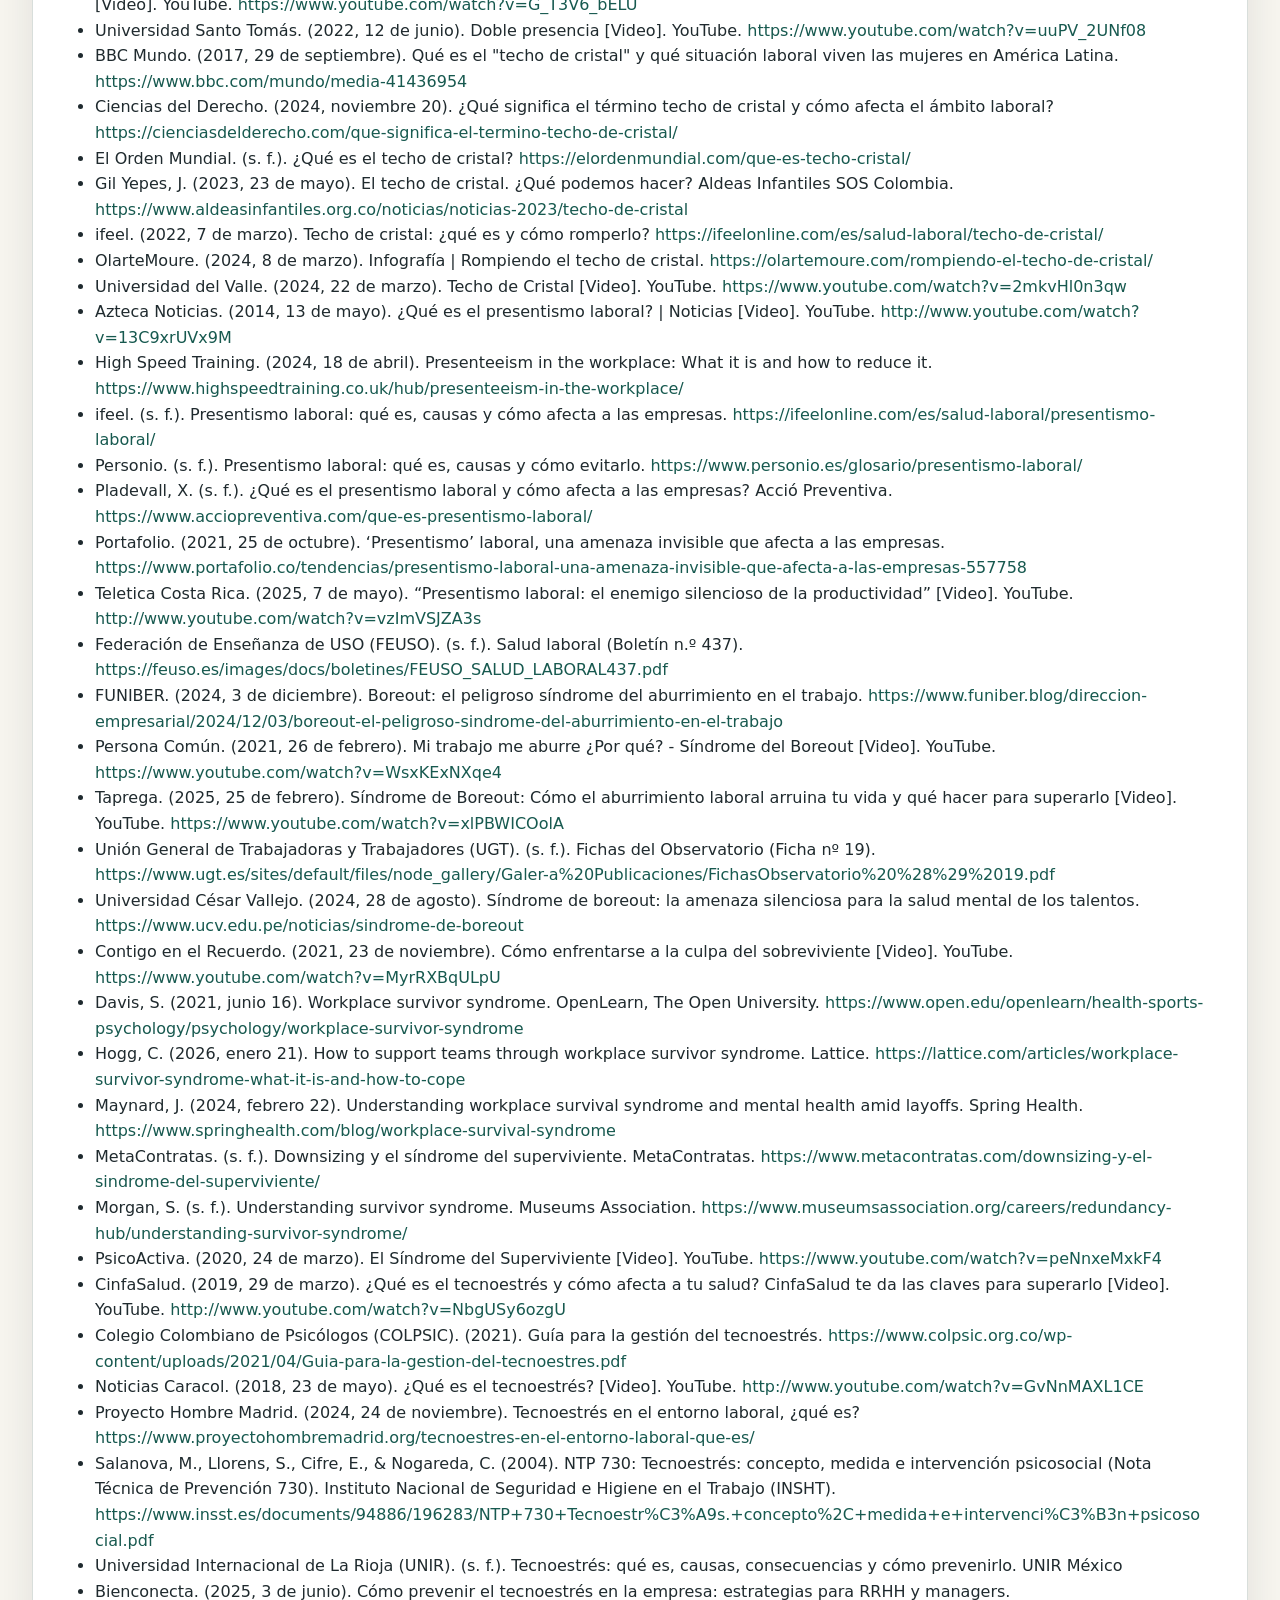
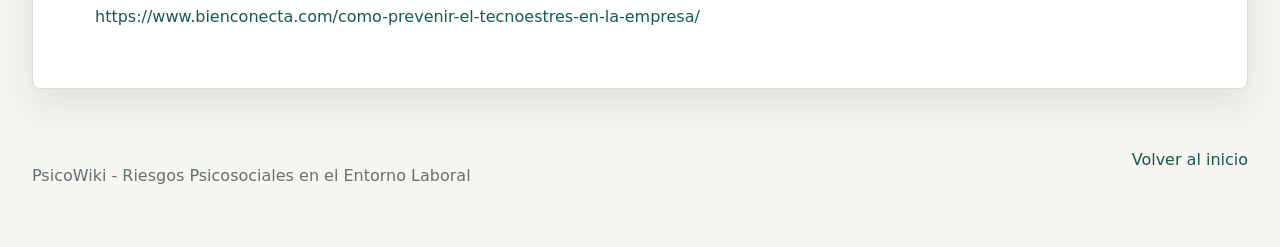
==== commit 3ae4dc59: "changes" ====
--- a/index.html
+++ b/index.html
@@ -3,500 +3,179 @@
   <head>
     <meta charset="UTF-8" />
     <meta name="viewport" content="width=device-width, initial-scale=1.0" />
+    <meta name="description" content="Wiki sobre riesgos psicosociales en el entorno laboral." />
     <title>PsicoWiki | Riesgos Psicosociales en el Entorno Laboral</title>
+    <link rel="icon" href="favicon.svg" type="image/svg+xml" />
     <link rel="stylesheet" href="styles.css" />
   </head>
   <body>
     <header class="site-header">
-      <a class="brand" href="#inicio" aria-label="Ir al inicio">
+      <a class="brand" href="index.html" aria-label="Ir al inicio">
         <span class="brand-mark">PW</span>
         <span>PsicoWiki</span>
       </a>
       <button class="menu-toggle" type="button" aria-label="Abrir menu" aria-expanded="false">
-        <span></span>
-        <span></span>
-        <span></span>
+        <span></span><span></span><span></span>
       </button>
       <nav class="top-nav" aria-label="Navegacion principal">
-        <a href="#riesgos">Riesgos</a>
-        <a href="#recursos">Recursos</a>
+        <a href="#temas">Temas</a>
+        <a href="#como-usar">Como usar</a>
         <a href="#bibliografia">Bibliografia</a>
       </nav>
     </header>
 
-    <aside class="side-nav" aria-label="Indice de contenidos">
-      <p>Indice</p>
-      <a href="#inicio">Inicio</a>
-      <a href="#mobbing">Mobbing</a>
-      <a href="#burnout">Burnout</a>
-      <a href="#duelo">Duelo organizacional</a>
-      <a href="#doble-presencia">Doble presencia</a>
-      <a href="#techo-cristal">Techo de cristal</a>
-      <a href="#presentismo">Presentismo</a>
-      <a href="#boreout">Boreout</a>
-      <a href="#superviviente">Sindrome del superviviente</a>
-      <a href="#tecnoestres">Tecnoestres</a>
-      <a href="#recursos">Recursos generales</a>
-      <a href="#bibliografia">Bibliografia</a>
-    </aside>
-
-    <main>
+    <main class="home-shell">
       <section class="hero" id="inicio">
         <div class="hero-content">
           <p class="eyebrow">Wiki colaborativa</p>
           <h1>Riesgos Psicosociales en el Entorno Laboral</h1>
           <p>
-            Un portal de consulta para comprender, prevenir y gestionar factores psicosociales que
-            afectan la salud, el bienestar y el desempeno de las personas trabajadoras.
+            Un portal para comprender, prevenir y gestionar factores psicosociales que afectan la
+            salud mental, el bienestar y el desempeno de las personas trabajadoras.
           </p>
           <div class="hero-actions">
-            <a class="button primary" href="#riesgos">Explorar temas</a>
-            <a class="button secondary" href="#recursos">Ver recursos</a>
+            <a class="button primary" href="#temas">Explorar temas</a>
+            <a class="button secondary" href="#bibliografia">Ver fuentes</a>
           </div>
-        </div>
-        <div class="hero-panel" aria-label="Resumen del proyecto">
-          <strong>Objetivo</strong>
-          <p>
-            Reunir definiciones, causas, consecuencias, recomendaciones y recursos multimedia para
-            orientar el actuar organizacional frente a los riesgos psicosociales.
-          </p>
         </div>
       </section>
 
-      <section class="section intro" id="riesgos">
-        <p class="eyebrow">Panorama general</p>
-        <h2>Riesgos psicosociales abordados</h2>
-        <p>
-          Esta wiki organiza nueve temas clave. Cada pagina tematica incluye concepto, causas,
-          consecuencias, prevencion y recursos de consulta.
-        </p>
+      <section class="section intro" id="temas">
+        <p class="eyebrow">Mapa de la wiki</p>
+        <h2>Temas principales</h2>
+        <p>Selecciona un tema para abrir su pagina con definicion, causas, consecuencias, recomendaciones, recursos y referencias.</p>
         <div class="topic-grid">
-          <a href="#mobbing">Mobbing</a>
-          <a href="#burnout">Burnout</a>
-          <a href="#duelo">Duelo organizacional</a>
-          <a href="#doble-presencia">Doble presencia</a>
-          <a href="#techo-cristal">Techo de cristal</a>
-          <a href="#presentismo">Presentismo</a>
-          <a href="#boreout">Boreout</a>
-          <a href="#superviviente">Sindrome del superviviente</a>
-          <a href="#tecnoestres">Tecnoestres</a>
+          <a class="topic-card" href="topics/mobbing.html">
+          <span>Mobbing o acoso laboral</span>
+          <small>Conductas persistentes de hostigamiento, intimidacion o degradacion que afectan la dignidad y la salud de la persona trabajadora.</small>
+        </a>
+<a class="topic-card" href="topics/burnout.html">
+          <span>Burnout o sindrome de desgaste laboral</span>
+          <small>Cronificacion del estres laboral que se expresa en agotamiento fisico, mental y emocional, perdida de interes y deterioro del desempeno.</small>
+        </a>
+<a class="topic-card" href="topics/duelo.html">
+          <span>Duelo organizacional</span>
+          <small>Proceso emocional individual y colectivo frente a perdidas significativas dentro de la organizacion.</small>
+        </a>
+<a class="topic-card" href="topics/doble-presencia.html">
+          <span>Doble presencia</span>
+          <small>Necesidad de responder simultaneamente a las demandas del trabajo remunerado y del ambito domestico-familiar.</small>
+        </a>
+<a class="topic-card" href="topics/techo-cristal.html">
+          <span>Techo de cristal</span>
+          <small>Barreras invisibles que limitan el avance profesional de mujeres y otros grupos subrepresentados hacia posiciones de liderazgo.</small>
+        </a>
+<a class="topic-card" href="topics/presentismo.html">
+          <span>Presentismo laboral</span>
+          <small>Presencia fisica en el trabajo con baja productividad real por enfermedad, agotamiento, desmotivacion o cultura de permanencia.</small>
+        </a>
+<a class="topic-card" href="topics/boreout.html">
+          <span>Boreout o aburrimiento laboral</span>
+          <small>Aburrimiento cronico, infraexigencia y desinteres derivados de tareas poco estimulantes o carentes de sentido.</small>
+        </a>
+<a class="topic-card" href="topics/sindrome-superviviente.html">
+          <span>Sindrome del superviviente</span>
+          <small>Impacto psicologico en quienes permanecen despues de despidos, reducciones de personal o perdidas organizacionales.</small>
+        </a>
+<a class="topic-card" href="topics/tecnoestres.html">
+          <span>Tecnoestres</span>
+          <small>Efectos psicosociales negativos asociados al uso intensivo, complejo o invasivo de tecnologias digitales.</small>
+        </a>
         </div>
       </section>
 
-      <section class="wiki-section" id="mobbing">
-        <div class="section-heading">
-          <p class="eyebrow">Tema 01</p>
-          <h2>Mobbing o acoso laboral</h2>
-        </div>
-        <div class="content-layout">
-          <article>
-            <h3>Definicion y concepto</h3>
-            <p>
-              Conducta de hostigamiento psicologico sostenida en el tiempo dentro del trabajo, que
-              busca intimidar, aislar, humillar o deteriorar la posicion laboral de una persona.
-            </p>
-            <h3>Causas</h3>
-            <ul>
-              <li>Culturas laborales permisivas frente al maltrato.</li>
-              <li>Liderazgos autoritarios o ausencia de protocolos de convivencia.</li>
-              <li>Conflictos no gestionados, discriminacion o abuso de poder.</li>
-            </ul>
-            <h3>Consecuencias</h3>
-            <ul>
-              <li>Ansiedad, depresion, estres cronico y perdida de autoestima.</li>
-              <li>Deterioro del clima laboral, rotacion y ausentismo.</li>
-              <li>Baja productividad y perdida de confianza en la organizacion.</li>
-            </ul>
-            <h3>Prevencion y recomendaciones</h3>
-            <ul>
-              <li>Crear canales confidenciales de reporte y seguimiento.</li>
-              <li>Capacitar a lideres y equipos en trato digno y resolucion de conflictos.</li>
-              <li>Investigar los casos con imparcialidad y proteger a la persona afectada.</li>
-            </ul>
-          </article>
-          <aside class="resources">
-            <h3>Recursos</h3>
-            <p class="pending">Pendiente de ampliar con 5 fuentes externas y un video especifico.</p>
-          </aside>
-        </div>
-      </section>
-
-      <section class="wiki-section" id="burnout">
-        <div class="section-heading">
-          <p class="eyebrow">Tema 02</p>
-          <h2>Burnout o sindrome de desgaste laboral</h2>
-        </div>
-        <div class="content-layout">
-          <article>
-            <h3>Definicion y concepto</h3>
-            <p>
-              Estado de agotamiento fisico, mental y emocional asociado a exigencias laborales
-              cronicas, exceso de carga, presion sostenida y poca recuperacion.
-            </p>
-            <h3>Causas</h3>
-            <ul>
-              <li>Sobrecarga de trabajo y jornadas extensas.</li>
-              <li>Falta de autonomia, reconocimiento o apoyo del equipo.</li>
-              <li>Metas poco realistas y desequilibrio entre vida personal y trabajo.</li>
-            </ul>
-            <h3>Consecuencias</h3>
-            <ul>
-              <li>Cansancio persistente, irritabilidad y desmotivacion.</li>
-              <li>Distanciamiento emocional frente al trabajo.</li>
-              <li>Errores, baja productividad y mayor riesgo de ausentismo.</li>
-            </ul>
-            <h3>Prevencion y recomendaciones</h3>
-            <ul>
-              <li>Revisar cargas laborales, pausas y tiempos de recuperacion.</li>
-              <li>Promover apoyo psicosocial, liderazgo saludable y reconocimiento.</li>
-              <li>Definir prioridades, limites y mecanismos tempranos de alerta.</li>
-            </ul>
-          </article>
-          <aside class="resources">
-            <h3>Recursos</h3>
-            <a href="https://segurossura.com/co/blog/saludables/que-es-el-burnout-o-sindrome-de-desgaste-laboral/" target="_blank" rel="noreferrer">SURA: que es el burnout</a>
-            <div class="video-list">
-              <a class="video-link" href="https://www.youtube.com/watch?v=tTxxhyrco14" target="_blank" rel="noreferrer">Mirar video sobre burnout en YouTube</a>
-              <a class="video-link" href="https://www.youtube.com/watch?v=95ypZUIQ5Gs" target="_blank" rel="noreferrer">Mirar video sobre desgaste laboral en YouTube</a>
-              <a class="video-link" href="https://www.youtube.com/watch?v=nGMA1AmbQr8" target="_blank" rel="noreferrer">Mirar video educativo sobre burnout en YouTube</a>
-            </div>
-          </aside>
-        </div>
-      </section>
-
-      <section class="wiki-section" id="duelo">
-        <div class="section-heading">
-          <p class="eyebrow">Tema 03</p>
-          <h2>Duelo organizacional</h2>
-        </div>
-        <div class="content-layout">
-          <article>
-            <h3>Definicion y concepto</h3>
-            <p>
-              Proceso emocional individual y colectivo que aparece cuando una organizacion vive
-              perdidas significativas: fallecimientos, despidos, jubilaciones, fusiones o cambios de identidad.
-            </p>
-            <h3>Causas</h3>
-            <ul>
-              <li>Fallecimiento de una persona del equipo.</li>
-              <li>Despidos masivos, reestructuraciones o cierres de area.</li>
-              <li>Salida de lideres clave, fusiones o transformaciones culturales y tecnologicas.</li>
-            </ul>
-            <h3>Consecuencias</h3>
-            <ul>
-              <li>Incredulidad, angustia, miedo y aceptacion resignada.</li>
-              <li>Culpa y desconfianza en quienes permanecen en la organizacion.</li>
-              <li>Frustracion, ausentismo, estres y caida de productividad si se ignora el componente emocional.</li>
-            </ul>
-            <h3>Prevencion y recomendaciones</h3>
-            <ul>
-              <li>Comunicar con transparencia, humanidad y sin tecnicismos frios.</li>
-              <li>Crear rituales de cierre: homenajes, despedidas dignas y reconocimiento del legado.</li>
-              <li>Ofrecer apoyo psicologico, outplacement y espacios para expresar miedos.</li>
-              <li>Honrar la historia organizacional e involucrar embajadores del cambio.</li>
-            </ul>
-          </article>
-          <aside class="resources">
-            <h3>Recursos</h3>
-            <div class="video-list">
-              <a class="video-link" href="https://www.youtube.com/watch?v=VkRK1vF0yjY" target="_blank" rel="noreferrer">Mirar video sobre duelo organizacional en YouTube</a>
-              <a class="video-link" href="https://www.youtube.com/watch?v=88CDFbq3gh8" target="_blank" rel="noreferrer">Mirar video sobre duelo laboral y recursos humanos en YouTube</a>
-            </div>
-          </aside>
-        </div>
-      </section>
-
-      <section class="wiki-section" id="doble-presencia">
-        <div class="section-heading">
-          <p class="eyebrow">Tema 04</p>
-          <h2>Doble presencia</h2>
-        </div>
-        <div class="content-layout">
-          <article>
-            <h3>Definicion y concepto</h3>
-            <p>
-              Riesgo psicosocial asociado a la exigencia simultanea de responder al trabajo remunerado
-              y a responsabilidades domesticas, familiares o de cuidado.
-            </p>
-            <h3>Causas</h3>
-            <ul>
-              <li>Jornadas rigidas o extensas que dificultan la conciliacion.</li>
-              <li>Distribucion desigual de tareas de cuidado.</li>
-              <li>Falta de politicas organizacionales de apoyo familiar.</li>
-            </ul>
-            <h3>Consecuencias</h3>
-            <ul>
-              <li>Sobrecarga, fatiga y conflicto trabajo-familia.</li>
-              <li>Mayor estres y menor tiempo de descanso.</li>
-              <li>Dificultad para concentrarse y sostener el desempeno.</li>
-            </ul>
-            <h3>Prevencion y recomendaciones</h3>
-            <ul>
-              <li>Flexibilidad horaria y modalidades de trabajo compatibles con la vida familiar.</li>
-              <li>Politicas de corresponsabilidad y apoyo al cuidado.</li>
-              <li>Gestion de cargas con enfoque de equidad.</li>
-            </ul>
-          </article>
-          <aside class="resources">
-            <h3>Recursos</h3>
-            <p class="pending">Pendiente de ampliar con videos, manuales y enlaces externos.</p>
-          </aside>
-        </div>
-      </section>
-
-      <section class="wiki-section" id="techo-cristal">
-        <div class="section-heading">
-          <p class="eyebrow">Tema 05</p>
-          <h2>Techo de cristal</h2>
-        </div>
-        <div class="content-layout">
-          <article>
-            <h3>Definicion y concepto</h3>
-            <p>
-              Metafora que describe barreras invisibles que impiden a mujeres y otros grupos
-              subrepresentados acceder a liderazgo, crecimiento profesional y mejores oportunidades.
-            </p>
-            <h3>Causas</h3>
-            <ul>
-              <li>Sesgos de genero: rendimiento, atribucion, afinidad, maternidad y aprecio.</li>
-              <li>Expectativas sociales de genero y cultura organizacional masculinizada.</li>
-              <li>Brecha salarial, falta de mentoras y modelos a seguir.</li>
-            </ul>
-            <h3>Consecuencias</h3>
-            <ul>
-              <li>Limitacion del desarrollo profesional y perdida de talento.</li>
-              <li>Desigualdad salarial y baja representacion en cargos de decision.</li>
-              <li>Cultura laboral menos inclusiva e innovadora.</li>
-            </ul>
-            <h3>Prevencion y recomendaciones</h3>
-            <ul>
-              <li>Procesos transparentes de promocion, seleccion y evaluacion.</li>
-              <li>Programas de liderazgo inclusivo, mentorias y medicion de brechas.</li>
-              <li>Acciones contra estereotipos y sesgos en decisiones laborales.</li>
-            </ul>
-          </article>
-          <aside class="resources">
-            <h3>Recursos</h3>
-            <a href="https://cienciasdelderecho.com/que-significa-el-termino-techo-de-cristal/" target="_blank" rel="noreferrer">Ciencias del Derecho: significado</a>
-            <a href="https://www.bbc.com/mundo/media-41436954" target="_blank" rel="noreferrer">BBC Mundo: recurso multimedia</a>
-            <a href="https://elordenmundial.com/que-es-techo-cristal/" target="_blank" rel="noreferrer">El Orden Mundial: concepto e historia</a>
-            <a href="https://www.aldeasinfantiles.org.co/noticias/noticias-2023/techo-de-cristal" target="_blank" rel="noreferrer">Aldeas Infantiles: techo de cristal</a>
-            <a href="https://olartemoure.com/rompiendo-el-techo-de-cristal/" target="_blank" rel="noreferrer">OlarteMoure: rompiendo barreras</a>
-            <div class="video-list">
-              <a class="video-link" href="https://www.youtube.com/watch?v=2mkvHl0n3qw" target="_blank" rel="noreferrer">Mirar video sobre techo de cristal en YouTube</a>
-            </div>
-          </aside>
-        </div>
-      </section>
-
-      <section class="wiki-section" id="presentismo">
-        <div class="section-heading">
-          <p class="eyebrow">Tema 06</p>
-          <h2>Presentismo laboral</h2>
-        </div>
-        <div class="content-layout">
-          <article>
-            <h3>Definicion y concepto</h3>
-            <p>
-              Asistencia al puesto de trabajo con baja productividad, ya sea por enfermedad,
-              agotamiento, desmotivacion o por permanecer mas tiempo del necesario para aparentar compromiso.
-            </p>
-            <h3>Causas</h3>
-            <ul>
-              <li>Modelos empresariales basados en control, autoridad y jerarquia.</li>
-              <li>Jornadas demasiado largas y cultura de “calentar la silla”.</li>
-              <li>Estructuras rigidas y falta de enfoque en resultados.</li>
-            </ul>
-            <h3>Consecuencias</h3>
-            <ul>
-              <li>Baja productividad real pese a la presencia fisica.</li>
-              <li>Deterioro de la salud y del ambiente de trabajo.</li>
-              <li>Impacto negativo en la imagen y eficiencia de la empresa.</li>
-            </ul>
-            <h3>Prevencion y recomendaciones</h3>
-            <ul>
-              <li>Gestionar por objetivos y resultados, no por horas visibles.</li>
-              <li>Promover empresa saludable, descansos y respeto por horarios.</li>
-              <li>Detectar causas de desmotivacion, enfermedad o sobrecarga.</li>
-            </ul>
-          </article>
-          <aside class="resources">
-            <h3>Recursos</h3>
-            <a href="https://www.personio.es/glosario/presentismo-laboral/" target="_blank" rel="noreferrer">Personio: presentismo laboral</a>
-            <a href="https://www.acciopreventiva.com/que-es-presentismo-laboral/" target="_blank" rel="noreferrer">Accion Preventiva: que es presentismo</a>
-            <div class="video-list">
-              <a class="video-link" href="https://www.youtube.com/watch?v=vzImVSJZA3s" target="_blank" rel="noreferrer">Mirar video sobre presentismo laboral en YouTube</a>
-            </div>
-          </aside>
-        </div>
-      </section>
-
-      <section class="wiki-section" id="boreout">
-        <div class="section-heading">
-          <p class="eyebrow">Tema 07</p>
-          <h2>Boreout o sindrome de aburrimiento laboral</h2>
-        </div>
-        <div class="content-layout">
-          <article>
-            <h3>Definicion y concepto</h3>
-            <p>
-              Sindrome opuesto al burnout, caracterizado por aburrimiento cronico, infraexigencia y
-              desinteres frente a tareas laborales poco retadoras o sin sentido.
-            </p>
-            <h3>Causas</h3>
-            <ul>
-              <li>Falta de planificacion y funciones claras del cargo.</li>
-              <li>Tareas monotonas, repetitivas o por debajo de la cualificacion.</li>
-              <li>Falta de incentivos, reconocimiento, autonomia e innovacion.</li>
-            </ul>
-            <h3>Consecuencias</h3>
-            <ul>
-              <li>Apatia, desgana, duda y perdida de identificacion con el trabajo.</li>
-              <li>Sensacion de estar desaprovechado o poder rendir mas.</li>
-              <li>Insatisfaccion, desmotivacion y deterioro del clima laboral.</li>
-            </ul>
-            <h3>Prevencion y recomendaciones</h3>
-            <ul>
-              <li>Definir roles, responsabilidades y lineas de autoridad claras.</li>
-              <li>Aumentar autonomia, participacion, aprendizaje y reto laboral.</li>
-              <li>Mejorar comunicacion, flexibilidad horaria y recursos de trabajo.</li>
-            </ul>
-          </article>
-          <aside class="resources">
-            <h3>Recursos</h3>
-            <a href="https://feuso.es/images/docs/boletines/FEUSO_SALUD_LABORAL437.pdf" target="_blank" rel="noreferrer">FEUSO: boletin salud laboral</a>
-            <a href="https://ccs.org.co/portfolio/sindrome-boreout-aburrimiento-insatisfaccion-laboral/" target="_blank" rel="noreferrer">CCS: sindrome boreout</a>
-            <a href="https://www.ugt.es/sites/default/files/node_gallery/Galer-a%20Publicaciones/FichasObservatorio%20%28%29%2019.pdf" target="_blank" rel="noreferrer">UGT: ficha observatorio</a>
-          </aside>
-        </div>
-      </section>
-
-      <section class="wiki-section" id="superviviente">
-        <div class="section-heading">
-          <p class="eyebrow">Tema 08</p>
-          <h2>Sindrome del superviviente</h2>
-        </div>
-        <div class="content-layout">
-          <article>
-            <h3>Definicion y concepto</h3>
-            <p>
-              Fenomeno psicologico en el que una persona que permanece despues de una perdida,
-              despido, tragedia o reestructuracion siente culpa, miedo o cuestiona su derecho a seguir adelante.
-            </p>
-            <h3>Causas</h3>
-            <ul>
-              <li>Despidos, recortes o procesos de redundancia en el trabajo.</li>
-              <li>Exposicion a eventos traumaticos donde otras personas resultan afectadas.</li>
-              <li>Necesidad de control y pensamientos sobre lo que se pudo haber hecho diferente.</li>
-            </ul>
-            <h3>Consecuencias</h3>
-            <ul>
-              <li>Culpa persistente, ansiedad, aislamiento y pensamientos rumiantes.</li>
-              <li>Desconfianza, desmotivacion y miedo a futuros despidos.</li>
-              <li>En casos severos, sintomas asociados a estres postraumatico.</li>
-            </ul>
-            <h3>Prevencion y recomendaciones</h3>
-            <ul>
-              <li>Reconocer la culpa y cuestionar ideas irracionales.</li>
-              <li>Favorecer conexion social, apoyo profesional y espacios de dialogo.</li>
-              <li>Comunicar cambios con transparencia y reconstruir confianza organizacional.</li>
-            </ul>
-          </article>
-          <aside class="resources">
-            <h3>Recursos</h3>
-            <a href="https://www.open.edu/openlearn/health-sports-psychology/psychology/workplace-survivor-syndrome" target="_blank" rel="noreferrer">OpenLearn: workplace survivor syndrome</a>
-            <a href="https://www.springhealth.com/blog/workplace-survival-syndrome" target="_blank" rel="noreferrer">Spring Health: survival syndrome</a>
-            <a href="https://www.maz.es/Documents/PublicacionesEnRedes/S%C3%8DNDROME%20DEL%20SUPERVIVIENTE.pdf" target="_blank" rel="noreferrer">MAZ: sindrome del superviviente</a>
-            <a href="https://lattice.com/articles/workplace-survivor-syndrome-what-it-is-and-how-to-cope" target="_blank" rel="noreferrer">Lattice: how to cope</a>
-            <a href="https://www.australianindustrygroup.com.au/resourcecentre/resource-centre-blogs/hr-blogs/Survivor-guilt-how-to-help-employees-who-escape-redundancy/" target="_blank" rel="noreferrer">Australian Industry Group: survivor guilt</a>
-            <a href="https://www.mavenclinic.com/es/post/workplace-survivor-syndrome-6-ways-to-support-employees-retained-after-company-layoffs" target="_blank" rel="noreferrer">Maven Clinic: apoyo tras despidos</a>
-            <div class="video-list">
-              <a class="video-link" href="https://www.youtube.com/watch?v=MyrRXBqULpU" target="_blank" rel="noreferrer">Mirar video sobre culpa del sobreviviente en YouTube</a>
-              <a class="video-link" href="https://www.youtube.com/watch?v=peNnxeMxkF4" target="_blank" rel="noreferrer">Mirar video sobre sindrome del superviviente en YouTube</a>
-            </div>
-          </aside>
-        </div>
-      </section>
-
-      <section class="wiki-section" id="tecnoestres">
-        <div class="section-heading">
-          <p class="eyebrow">Tema 09</p>
-          <h2>Tecnoestres</h2>
-        </div>
-        <div class="content-layout">
-          <article>
-            <h3>Definicion y concepto</h3>
-            <p>
-              Riesgo psicosocial relacionado con el uso intensivo, complejo o invasivo de tecnologias
-              digitales en el trabajo.
-            </p>
-            <h3>Causas</h3>
-            <ul>
-              <li>Sobrecarga de informacion, hiperconectividad y disponibilidad permanente.</li>
-              <li>Herramientas digitales mal implementadas o sin capacitacion suficiente.</li>
-              <li>Presion por responder de inmediato y dificultad para desconectarse.</li>
-            </ul>
-            <h3>Consecuencias</h3>
-            <ul>
-              <li>Fatiga mental, ansiedad tecnologica y dificultad de concentracion.</li>
-              <li>Conflicto entre vida laboral y personal por conectividad constante.</li>
-              <li>Errores, agotamiento y rechazo a nuevas herramientas.</li>
-            </ul>
-            <h3>Prevencion y recomendaciones</h3>
-            <ul>
-              <li>Definir normas de desconexion digital y tiempos de respuesta.</li>
-              <li>Capacitar en herramientas, seguridad y gestion de informacion.</li>
-              <li>Simplificar procesos digitales y evaluar la carga tecnologica real.</li>
-            </ul>
-          </article>
-          <aside class="resources">
-            <h3>Recursos</h3>
-            <p class="pending">Pendiente de ampliar con fuentes y recursos multimedia especificos.</p>
-          </aside>
-        </div>
-      </section>
-
-      <section class="section" id="recursos">
-        <p class="eyebrow">Consulta rapida</p>
-        <h2>Recursos generales</h2>
+      <section class="section" id="como-usar">
+        <p class="eyebrow">Navegacion</p>
+        <h2>Como usar esta wiki</h2>
         <div class="resource-grid">
-          <div>
-            <h3>Videos</h3>
-            <p>Elementos multimedia integrados en cada tema cuando el material base los incluye.</p>
-          </div>
-          <div>
-            <h3>Enlaces externos</h3>
-            <p>Fuentes organizadas por tema para ampliar la comprension y orientar acciones preventivas.</p>
-          </div>
-          <div>
-            <h3>Material pendiente</h3>
-            <p>Completar cinco fuentes por cada tema: manuales, instructivos, cartillas o videos.</p>
-          </div>
+          <div><h3>1. Elige un tema</h3><p>Cada tarjeta abre una pagina independiente con contenido completo.</p></div>
+          <div><h3>2. Revisa recursos</h3><p>Los videos y documentos se abren como enlaces externos para evitar errores de reproductor.</p></div>
+          <div><h3>3. Consulta fuentes</h3><p>La bibliografia general reune las referencias importadas desde el archivo base.</p></div>
         </div>
       </section>
 
       <section class="section bibliography" id="bibliografia">
         <p class="eyebrow">Fuentes de consulta</p>
-        <h2>Bibliografia y enlaces usados</h2>
-        <ul>
-          <li><a href="https://segurossura.com/co/blog/saludables/que-es-el-burnout-o-sindrome-de-desgaste-laboral/" target="_blank" rel="noreferrer">SURA: Burnout o sindrome de desgaste laboral</a></li>
-          <li><a href="https://cienciasdelderecho.com/que-significa-el-termino-techo-de-cristal/" target="_blank" rel="noreferrer">Ciencias del Derecho: techo de cristal</a></li>
-          <li><a href="https://www.bbc.com/mundo/media-41436954" target="_blank" rel="noreferrer">BBC Mundo: recurso multimedia sobre techo de cristal</a></li>
-          <li><a href="https://elordenmundial.com/que-es-techo-cristal/" target="_blank" rel="noreferrer">El Orden Mundial: que es el techo de cristal</a></li>
-          <li><a href="https://www.aldeasinfantiles.org.co/noticias/noticias-2023/techo-de-cristal" target="_blank" rel="noreferrer">Aldeas Infantiles SOS Colombia: techo de cristal</a></li>
-          <li><a href="https://olartemoure.com/rompiendo-el-techo-de-cristal/" target="_blank" rel="noreferrer">OlarteMoure: rompiendo el techo de cristal</a></li>
-          <li><a href="https://www.personio.es/glosario/presentismo-laboral/" target="_blank" rel="noreferrer">Personio: presentismo laboral</a></li>
-          <li><a href="https://www.acciopreventiva.com/que-es-presentismo-laboral/" target="_blank" rel="noreferrer">Accion Preventiva: que es presentismo laboral</a></li>
-          <li><a href="https://feuso.es/images/docs/boletines/FEUSO_SALUD_LABORAL437.pdf" target="_blank" rel="noreferrer">FEUSO: sindrome Boreout</a></li>
-          <li><a href="https://ccs.org.co/portfolio/sindrome-boreout-aburrimiento-insatisfaccion-laboral/" target="_blank" rel="noreferrer">Consejo Colombiano de Seguridad: Boreout</a></li>
-          <li><a href="https://www.ugt.es/sites/default/files/node_gallery/Galer-a%20Publicaciones/FichasObservatorio%20%28%29%2019.pdf" target="_blank" rel="noreferrer">UGT: Boreout</a></li>
-          <li><a href="https://www.open.edu/openlearn/health-sports-psychology/psychology/workplace-survivor-syndrome" target="_blank" rel="noreferrer">OpenLearn: Workplace survivor syndrome</a></li>
-          <li><a href="https://www.springhealth.com/blog/workplace-survival-syndrome" target="_blank" rel="noreferrer">Spring Health: Workplace survival syndrome</a></li>
-          <li><a href="https://www.maz.es/Documents/PublicacionesEnRedes/S%C3%8DNDROME%20DEL%20SUPERVIVIENTE.pdf" target="_blank" rel="noreferrer">MAZ: Sindrome del superviviente</a></li>
-          <li><a href="https://lattice.com/articles/workplace-survivor-syndrome-what-it-is-and-how-to-cope" target="_blank" rel="noreferrer">Lattice: Workplace survivor syndrome</a></li>
-          <li><a href="https://www.australianindustrygroup.com.au/resourcecentre/resource-centre-blogs/hr-blogs/Survivor-guilt-how-to-help-employees-who-escape-redundancy/" target="_blank" rel="noreferrer">Australian Industry Group: Survivor guilt</a></li>
-          <li><a href="https://www.mavenclinic.com/es/post/workplace-survivor-syndrome-6-ways-to-support-employees-retained-after-company-layoffs" target="_blank" rel="noreferrer">Maven Clinic: Workplace survivor syndrome</a></li>
-        </ul>
+        <h2>Bibliografia general</h2>
+        <ul><li>Alcaldía Mayor de Bogotá. (2018, octubre). Acoso laboral &amp; sexual laboral: Protocolo de prevención y atención [Folleto]. Secretaría General; Secretaría Distrital de la Mujer. <a href="https://www.sdmujer.gov.co/sites/default/files/2021-11/documentos/Protocolo%20de%20prevenci%C3%B3n%20y%20atenci%C3%B3n%20de%20acoso%20laboral%20y%20sexual%20laboral.pdf" target="_blank" rel="noreferrer">https://www.sdmujer.gov.co/sites/default/files/2021-11/documentos/Protocolo%20de%20prevenci%C3%B3n%20y%20atenci%C3%B3n%20de%20acoso%20laboral%20y%20sexual%20laboral.pdf</a></li>
+<li>Canal Institucional. (2024, 18 de septiembre). ¿Cómo denunciar el acoso laboral en Colombia? [Video]. YouTube. <a href="https://www.youtube.com/watch?v=hwbTE3doXtQ" target="_blank" rel="noreferrer">https://www.youtube.com/watch?v=hwbTE3doXtQ</a></li>
+<li>Corte Suprema de Justicia de Colombia. (2022, 17 de noviembre). El acoso laboral que desencadenó una enfermedad mental [Video]. YouTube. <a href="https://www.youtube.com/watch?v=yL-hXDy6vSE" target="_blank" rel="noreferrer">https://www.youtube.com/watch?v=yL-hXDy6vSE</a></li>
+<li>Ecopetrol. (2022). Prevengamos el acoso laboral en Ecopetrol [Folleto]. Gerencia de Comunicaciones Corporativas. <a href="https://saaeuecpprdpecp.blob.core.windows.net/web/esp/cargas/cartilla-acoso-laboral%20Actualizada.pdf" target="_blank" rel="noreferrer">https://saaeuecpprdpecp.blob.core.windows.net/web/esp/cargas/cartilla-acoso-laboral%20Actualizada.pdf</a></li>
+<li>Margiotta, M. (2026, 27 de marzo). Mobbing o acoso laboral: cómo reconocerlo y afrontarlo. Unobravo. <a href="https://www.unobravo.com/es/blog/mobbing-acoso-laboral" target="_blank" rel="noreferrer">https://www.unobravo.com/es/blog/mobbing-acoso-laboral</a></li>
+<li>Ministerio de Educación Pública. (2021). Guía técnica para la prevención y atención del acoso laboral o “mobbing” en el lugar de trabajo. <a href="https://www.mep.go.cr/sites/default/files/2023-04/guia-prevencion-atencion-acoso-laboral.pdf" target="_blank" rel="noreferrer">https://www.mep.go.cr/sites/default/files/2023-04/guia-prevencion-atencion-acoso-laboral.pdf</a></li>
+<li>Ministerio del Trabajo de Colombia. (2023, 23 de mayo). ¿Eres víctima de acoso laboral? [Video]. YouTube. <a href="https://www.youtube.com/watch?v=oDQDiVwSJA8" target="_blank" rel="noreferrer">https://www.youtube.com/watch?v=oDQDiVwSJA8</a></li>
+<li>Positiva Compañía de Seguros. (2022). Lo que debo saber sobre acoso laboral y acoso sexual laboral en mi entorno de trabajo [Folleto]. <a href="https://posipedia.com.co/wp-content/uploads/2022/10/CARTILLA-ACOSO-LABORAL-TRABAJADORES-1.pdf" target="_blank" rel="noreferrer">https://posipedia.com.co/wp-content/uploads/2022/10/CARTILLA-ACOSO-LABORAL-TRABAJADORES-1.pdf</a></li>
+<li>Procuraduría General de la Nación. (2023, septiembre). Protocolo para la prevención, atención y seguimiento del acoso laboral en la Procuraduría General de la Nación. <a href="https://www.procuraduria.gov.co/Documents/septiembre%202023/Protocolo%20para%20la%20prevenci%C3%B3n,%20atenci%C3%B3n%20y%20seguimiento%20del%20acoso%20laboral%20en%20la%20Procuradur%C3%ADa%20General%20de%20la%20Naci%C3%B3n.pdf" target="_blank" rel="noreferrer">https://www.procuraduria.gov.co/Documents/septiembre%202023/Protocolo%20para%20la%20prevenci%C3%B3n,%20atenci%C3%B3n%20y%20seguimiento%20del%20acoso%20laboral%20en%20la%20Procuradur%C3%ADa%20General%20de%20la%20Naci%C3%B3n.pdf</a></li>
+<li>Superintendencia del Subsidio Familiar. (2020, diciembre). Cartilla para prevenir el acoso laboral y sexual [Folleto]. Grupo de Gestión del Talento Humano. <a href="https://www.ssf.gov.co/documents/20127/723389/CARTILLA+PARA+PREVENIR+EL+ACOSO+LABORAL+Y+SEXUAL+rev+12232020.pdf/50f06d53-eb4b-f2b9-77b4-a571303b8d43" target="_blank" rel="noreferrer">https://www.ssf.gov.co/documents/20127/723389/CARTILLA+PARA+PREVENIR+EL+ACOSO+LABORAL+Y+SEXUAL+rev+12232020.pdf/50f06d53-eb4b-f2b9-77b4-a571303b8d43</a></li>
+<li>Universidad del Norte. (s. f.). Cartilla acoso laboral [Folleto]. Unidad de Prácticas Jurídico - Políticas y Servicios a la Comunidad. <a href="https://www.uninorte.edu.co/documents/14439846/14609973/C-19642_AR_EXT_JUR_CUA_ACOSO_LABORAL_press.pdf" target="_blank" rel="noreferrer">https://www.uninorte.edu.co/documents/14439846/14609973/C-19642_AR_EXT_JUR_CUA_ACOSO_LABORAL_press.pdf</a></li>
+<li>Canon, C. (2025, 23 de octubre). ¿Qué es el burnout y cómo debe tratarse en las empresas? Politécnico Grancolombiano. <a href="https://www.poli.edu.co/blog/poliverso/que-es-el-burnout-y-como-debe-tratarse-en-las-empresas" target="_blank" rel="noreferrer">https://www.poli.edu.co/blog/poliverso/que-es-el-burnout-y-como-debe-tratarse-en-las-empresas</a></li>
+<li>Cárdenas Marín, Y., &amp; Ruiz, F. (2020). Guía prevención del burnout [Folleto]. Psírculo Creativo. <a href="https://www.sesst.org/wp-content/uploads/2021/07/guia-prevencion-del-burnout-.pdf" target="_blank" rel="noreferrer">https://www.sesst.org/wp-content/uploads/2021/07/guia-prevencion-del-burnout-.pdf</a></li>
+<li>Martins, J. (2026, 4 de mayo). Síndrome de burnout: Síntomas, fases y prevención. Asana. <a href="https://asana.com/es/resources/what-is-burnout" target="_blank" rel="noreferrer">https://asana.com/es/resources/what-is-burnout</a></li>
+<li>Mayo Clinic. (2025, 30 de septiembre). Agotamiento laboral: Cómo detectarlo y tomar medidas. <a href="https://www.mayoclinic.org/es/healthy-lifestyle/adult-health/in-depth/burnout/art-20046642" target="_blank" rel="noreferrer">https://www.mayoclinic.org/es/healthy-lifestyle/adult-health/in-depth/burnout/art-20046642</a></li>
+<li>Noticias Caracol. (2024, 15 de febrero). Síndrome de burnout: Cómo el trabajo afecta la salud mental y física de los empleados [Video]. YouTube. <a href="https://www.youtube.com/watch?v=nGMA1AmbQr8" target="_blank" rel="noreferrer">https://www.youtube.com/watch?v=nGMA1AmbQr8</a></li>
+<li>Popa-Velea, O., Diaconescu, L. V., Mihăilescu, A., Sfetcu, R., Vladescu, C., Galati, G., &amp; Merlo, S. (2021). Manual de burnout: Edición de bolsillo [Manual]. Proyecto Erasmus+. <a href="https://www.infocop.es/pdf/Burnout%20Manual.pdf" target="_blank" rel="noreferrer">https://www.infocop.es/pdf/Burnout%20Manual.pdf</a></li>
+<li>Quirónprevención. (2018, 24 de julio). Síntomas del síndrome de burnout: ¿cómo identificarlo? <a href="https://www.quironprevencion.com/blogs/es/prevenidos/sintomas-sindrome-burnout-identificarlo" target="_blank" rel="noreferrer">https://www.quironprevencion.com/blogs/es/prevenidos/sintomas-sindrome-burnout-identificarlo</a></li>
+<li>Seguros SURA Colombia. (2021, 3 de mayo). ¿Qué es el burnout o síndrome de desgaste laboral? <a href="https://segurossura.com/co/blog/saludables/que-es-el-burnout-o-sindrome-de-desgaste-laboral/" target="_blank" rel="noreferrer">https://segurossura.com/co/blog/saludables/que-es-el-burnout-o-sindrome-de-desgaste-laboral/</a></li>
+<li>Supérate con Psicología. (2021, 15 de marzo). ¿Cómo superar el burnout? [Video]. YouTube. <a href="https://www.youtube.com/watch?v=95ypZUIQ5Gs" target="_blank" rel="noreferrer">https://www.youtube.com/watch?v=95ypZUIQ5Gs</a></li>
+<li>Umivale Activa. (2022, 17 de noviembre). Síndrome de burnout en el ámbito laboral [Video]. YouTube. <a href="https://www.youtube.com/watch?v=tTxxhyrco14" target="_blank" rel="noreferrer">https://www.youtube.com/watch?v=tTxxhyrco14</a></li>
+<li>APD Colombia. (2023). El duelo y la gestión organizacional. <a href="https://www.apdcolombia.org/el-duelo-y-la-gestion-organizacional/" target="_blank" rel="noreferrer">https://www.apdcolombia.org/el-duelo-y-la-gestion-organizacional/</a></li>
+<li>Castillo Gutiérrez, C. (2020, 26 de octubre). Las seis fases del duelo en entornos organizacionales. Blog d'Economia i Empresa, Universitat Oberta de Catalunya. <a href="https://blogs.uoc.edu/economia-empresa/es/las-6-fases-del-duelo-en-entornos-organizacionales/" target="_blank" rel="noreferrer">https://blogs.uoc.edu/economia-empresa/es/las-6-fases-del-duelo-en-entornos-organizacionales/</a></li>
+<li>Consejería de Sanidad. (2009). Guía de duelo adulto para profesionales socio-sanitarios. Comunidad de Madrid. <a href="https://fundacionmlc.org/wp-content/uploads/2020/03/Guia-Duelo-Adulto-FMLC.pdf" target="_blank" rel="noreferrer">https://fundacionmlc.org/wp-content/uploads/2020/03/Guia-Duelo-Adulto-FMLC.pdf</a></li>
+<li>Fondo de las Naciones Unidas para la Infancia &amp; Fundación Silencio. (2020). Manual sobre el duelo: Manual de capacitación para acompañamiento y abordaje de duelo. UNICEF. <a href="https://www.unicef.org/elsalvador/media/3191/file/Manual%20sobre%20Duelo.pdf" target="_blank" rel="noreferrer">https://www.unicef.org/elsalvador/media/3191/file/Manual%20sobre%20Duelo.pdf</a></li>
+<li>García-Herrera, J. M., &amp; Nogueras Morillas, E. V. (2013). ¿Cómo afrontar el duelo? (Guías de autoayuda para la depresión y los trastornos de ansiedad). Servicio Andaluz de Salud; Consejería de Salud y Bienestar Social; Junta de Andalucía . <a href="http://www.juntadeandalucia.es/servicioandaluzdesalud/saludmental" target="_blank" rel="noreferrer">http://www.juntadeandalucia.es/servicioandaluzdesalud/saludmental</a></li>
+<li>Gayoso, A. (2025, 4 de noviembre). Duelo en la empresa: cómo liderar ante una pérdida (muerte, ERE, jubilación, fusión [Video]. YouTube. <a href="https://www.youtube.com/watch?v=VkRK1vF0yjY" target="_blank" rel="noreferrer">https://www.youtube.com/watch?v=VkRK1vF0yjY</a></li>
+<li>Ifeel. (2021, 1 de diciembre). ¿Cómo afrontar el duelo en el entorno laboral? <a href="https://ifeelonline.com/es/salud-laboral/como-afrontar-el-duelo-en-el-entorno-laboral/" target="_blank" rel="noreferrer">https://ifeelonline.com/es/salud-laboral/como-afrontar-el-duelo-en-el-entorno-laboral/</a></li>
+<li>Ministerio del Trabajo &amp; Pontificia Universidad Javeriana. (2016). Situaciones de duelo: Protocolo de actuación en el entorno laboral. Posipedia; Ministerio del Trabajo. <a href="https://posipedia.com.co/wp-content/uploads/2019/08/situaciones-duelo.pdf" target="_blank" rel="noreferrer">https://posipedia.com.co/wp-content/uploads/2019/08/situaciones-duelo.pdf</a></li>
+<li>Seguros SURA. (s.f.). Cómo afrontar el duelo en momentos de crisis. <a href="https://www.segurossura.com.co/documentos/comunicaciones/covid-19/como-afrontar-el-duelo.pdf" target="_blank" rel="noreferrer">https://www.segurossura.com.co/documentos/comunicaciones/covid-19/como-afrontar-el-duelo.pdf</a></li>
+<li>PAHO TV. (2022, 15 de febrero). Ante una perdida significativa: manejo del duelo [Video]. YouTube. <a href="http://www.youtube.com/watch?v=qUGkJr61iG0" target="_blank" rel="noreferrer">http://www.youtube.com/watch?v=qUGkJr61iG0</a></li>
+<li>Pérez, G. (2023, 22 de febrero). Duelo en la oficina | Tanatotip | Gaby Tanatóloga [Video]. YouTube. <a href="http://www.youtube.com/watch?v=K0EbHfiku20" target="_blank" rel="noreferrer">http://www.youtube.com/watch?v=K0EbHfiku20</a></li>
+<li>Politécnico de Suramérica. (2025, 13 de septiembre). Cómo superar la gestión del duelo en el trabajo: claves para el bienestar organizacional. Polisura. <a href="https://www.polisura.edu.co/como-superar-la-gestion-del-duelo-en-el-trabajo-claves-para-el-bienestar-organizacional" target="_blank" rel="noreferrer">https://www.polisura.edu.co/como-superar-la-gestion-del-duelo-en-el-trabajo-claves-para-el-bienestar-organizacional</a></li>
+<li>Rodríguez, E. (2024, 18 de octubre). Duelo Laboral: cómo gestionarlo desde la Psicología y Recursos Humanos [Video]. YouTube. <a href="https://www.youtube.com/watch?v=88CDFbq3gh8" target="_blank" rel="noreferrer">https://www.youtube.com/watch?v=88CDFbq3gh8</a></li>
+<li>Sánchez González, M. (2024, 1 de octubre). El duelo: Definición y abordaje terapéutico. Actualidad en Psicología. <a href="https://www.actualidadenpsicologia.com/duelo-definicion-abordaje-terapeutico/" target="_blank" rel="noreferrer">https://www.actualidadenpsicologia.com/duelo-definicion-abordaje-terapeutico/</a></li>
+<li>Somos Estupendas. (2023, 13 de julio). Todo sobre el duelo | Somos Estupendas [Video]. YouTube. <a href="http://www.youtube.com/watch?v=4-WaMxfbD_E" target="_blank" rel="noreferrer">http://www.youtube.com/watch?v=4-WaMxfbD_E</a></li>
+<li>Villegas, A. (2025, 13 de septiembre). Cómo superar la gestión del duelo en el trabajo: Claves para el bienestar organizacional. Politécnico de Suramérica. <a href="https://www.polisura.edu.co/como-superar-la-gestion-del-duelo-en-el-trabajo-claves-para-el-bienestar-organizacional/" target="_blank" rel="noreferrer">https://www.polisura.edu.co/como-superar-la-gestion-del-duelo-en-el-trabajo-claves-para-el-bienestar-organizacional/</a></li>
+<li>Affor Health. (s. f.). Conciliación laboral, doble presencia o interacción casa-trabajo, ¿cómo nos afecta? <a href="https://afforhealth.com/conciliacion-laboral-doble-presencia/" target="_blank" rel="noreferrer">https://afforhealth.com/conciliacion-laboral-doble-presencia/</a></li>
+<li>Garí Pérez, A., Ortiz López, M., Moreno Saenz, N., &amp; Llorens Serrano, C. (2023). NTP 1185: Conflicto trabajo-familia o doble presencia como riesgo psicosocial: Marco conceptual y consecuencias. Instituto Nacional de Seguridad y Salud en el Trabajo (INSST). <a href="https://www.insst.es/documentacion/colecciones-tecnicas/ntp-notas-tecnicas-de-prevencion/36-serie-ntp-numeros-1176-a-1190-ano-2023/ntp-1185-conflicto-trabajo-familia-o-doble-presencia-como-riesgo-psicosocial-marco-conceptual-y-consecuencias-2023#" target="_blank" rel="noreferrer">https://www.insst.es/documentacion/colecciones-tecnicas/ntp-notas-tecnicas-de-prevencion/36-serie-ntp-numeros-1176-a-1190-ano-2023/ntp-1185-conflicto-trabajo-familia-o-doble-presencia-como-riesgo-psicosocial-marco-conceptual-y-consecuencias-2023#</a></li>
+<li>Instituto de Salud Pública de Chile. (2017). Tríptico conciliación trabajo y familia [Folleto]. Ministerio de Salud, Gobierno de Chile. <a href="https://www.ispch.cl/sites/default/files/TripticoConciliacion-04042017A.pdf" target="_blank" rel="noreferrer">https://www.ispch.cl/sites/default/files/TripticoConciliacion-04042017A.pdf</a></li>
+<li>Instituto Sindical de Trabajo, Ambiente y Salud [ISTAS]. (s. f.). ¿Qué es la doble presencia? [Folleto]. Confederación Sindical de Comisiones Obreras (CCOO). <a href="https://istas.net/descargas/Doble%20presencia.pdf" target="_blank" rel="noreferrer">https://istas.net/descargas/Doble%20presencia.pdf</a></li>
+<li>Marquina Peñalver, M. (2000). Doble presencia como factor de riesgo psicosocial (Ficha Divulgativa FD-157). Instituto de Seguridad Laboral de la Región de Murcia. <a href="https://issl.carm.es/wp-content/uploads/fd-157.pdf" target="_blank" rel="noreferrer">https://issl.carm.es/wp-content/uploads/fd-157.pdf</a></li>
+<li>Programa Habilidades para la Vida Andalién Sur. (s.f.). Salud Mental y la Doble Presencia [Video]. <a href="https://www.youtube.com/watch?v=kONndPLaBN8" target="_blank" rel="noreferrer">https://www.youtube.com/watch?v=kONndPLaBN8</a></li>
+<li>United Pipeline. (2024, 15 de diciembre). Doble presencia en el trabajo: mensaje navideño del Viejito Pascuero sobre seguridad laboral [Video]. YouTube. <a href="https://www.youtube.com/watch?v=G_T3V6_bELU" target="_blank" rel="noreferrer">https://www.youtube.com/watch?v=G_T3V6_bELU</a></li>
+<li>Universidad Santo Tomás. (2022, 12 de junio). Doble presencia [Video]. YouTube. <a href="https://www.youtube.com/watch?v=uuPV_2UNf08" target="_blank" rel="noreferrer">https://www.youtube.com/watch?v=uuPV_2UNf08</a></li>
+<li>BBC Mundo. (2017, 29 de septiembre). Qué es el &quot;techo de cristal&quot; y qué situación laboral viven las mujeres en América Latina. <a href="https://www.bbc.com/mundo/media-41436954" target="_blank" rel="noreferrer">https://www.bbc.com/mundo/media-41436954</a></li>
+<li>Ciencias del Derecho. (2024, noviembre 20). ¿Qué significa el término techo de cristal y cómo afecta el ámbito laboral? <a href="https://cienciasdelderecho.com/que-significa-el-termino-techo-de-cristal/" target="_blank" rel="noreferrer">https://cienciasdelderecho.com/que-significa-el-termino-techo-de-cristal/</a></li>
+<li>El Orden Mundial. (s. f.). ¿Qué es el techo de cristal? <a href="https://elordenmundial.com/que-es-techo-cristal/" target="_blank" rel="noreferrer">https://elordenmundial.com/que-es-techo-cristal/</a></li>
+<li>Gil Yepes, J. (2023, 23 de mayo). El techo de cristal. ¿Qué podemos hacer? Aldeas Infantiles SOS Colombia. <a href="https://www.aldeasinfantiles.org.co/noticias/noticias-2023/techo-de-cristal" target="_blank" rel="noreferrer">https://www.aldeasinfantiles.org.co/noticias/noticias-2023/techo-de-cristal</a></li>
+<li>ifeel. (2022, 7 de marzo). Techo de cristal: ¿qué es y cómo romperlo? <a href="https://ifeelonline.com/es/salud-laboral/techo-de-cristal/" target="_blank" rel="noreferrer">https://ifeelonline.com/es/salud-laboral/techo-de-cristal/</a></li>
+<li>OlarteMoure. (2024, 8 de marzo). Infografía | Rompiendo el techo de cristal. <a href="https://olartemoure.com/rompiendo-el-techo-de-cristal/" target="_blank" rel="noreferrer">https://olartemoure.com/rompiendo-el-techo-de-cristal/</a></li>
+<li>Universidad del Valle. (2024, 22 de marzo). Techo de Cristal [Video]. YouTube. <a href="https://www.youtube.com/watch?v=2mkvHl0n3qw" target="_blank" rel="noreferrer">https://www.youtube.com/watch?v=2mkvHl0n3qw</a></li>
+<li>Azteca Noticias. (2014, 13 de mayo). ¿Qué es el presentismo laboral? | Noticias [Video]. YouTube. <a href="http://www.youtube.com/watch?v=13C9xrUVx9M" target="_blank" rel="noreferrer">http://www.youtube.com/watch?v=13C9xrUVx9M</a></li>
+<li>High Speed Training. (2024, 18 de abril). Presenteeism in the workplace: What it is and how to reduce it. <a href="https://www.highspeedtraining.co.uk/hub/presenteeism-in-the-workplace/" target="_blank" rel="noreferrer">https://www.highspeedtraining.co.uk/hub/presenteeism-in-the-workplace/</a></li>
+<li>ifeel. (s. f.). Presentismo laboral: qué es, causas y cómo afecta a las empresas. <a href="https://ifeelonline.com/es/salud-laboral/presentismo-laboral/" target="_blank" rel="noreferrer">https://ifeelonline.com/es/salud-laboral/presentismo-laboral/</a></li>
+<li>Personio. (s. f.). Presentismo laboral: qué es, causas y cómo evitarlo. <a href="https://www.personio.es/glosario/presentismo-laboral/" target="_blank" rel="noreferrer">https://www.personio.es/glosario/presentismo-laboral/</a></li>
+<li>Pladevall, X. (s. f.). ¿Qué es el presentismo laboral y cómo afecta a las empresas? Acció Preventiva. <a href="https://www.acciopreventiva.com/que-es-presentismo-laboral/" target="_blank" rel="noreferrer">https://www.acciopreventiva.com/que-es-presentismo-laboral/</a></li>
+<li>Portafolio. (2021, 25 de octubre). ‘Presentismo’ laboral, una amenaza invisible que afecta a las empresas. <a href="https://www.portafolio.co/tendencias/presentismo-laboral-una-amenaza-invisible-que-afecta-a-las-empresas-557758" target="_blank" rel="noreferrer">https://www.portafolio.co/tendencias/presentismo-laboral-una-amenaza-invisible-que-afecta-a-las-empresas-557758</a></li>
+<li>Teletica Costa Rica. (2025, 7 de mayo). “Presentismo laboral: el enemigo silencioso de la productividad” [Video]. YouTube. <a href="http://www.youtube.com/watch?v=vzImVSJZA3s" target="_blank" rel="noreferrer">http://www.youtube.com/watch?v=vzImVSJZA3s</a></li>
+<li>Federación de Enseñanza de USO (FEUSO). (s. f.). Salud laboral (Boletín n.º 437). <a href="https://feuso.es/images/docs/boletines/FEUSO_SALUD_LABORAL437.pdf" target="_blank" rel="noreferrer">https://feuso.es/images/docs/boletines/FEUSO_SALUD_LABORAL437.pdf</a></li>
+<li>FUNIBER. (2024, 3 de diciembre). Boreout: el peligroso síndrome del aburrimiento en el trabajo. <a href="https://www.funiber.blog/direccion-empresarial/2024/12/03/boreout-el-peligroso-sindrome-del-aburrimiento-en-el-trabajo" target="_blank" rel="noreferrer">https://www.funiber.blog/direccion-empresarial/2024/12/03/boreout-el-peligroso-sindrome-del-aburrimiento-en-el-trabajo</a></li>
+<li>Persona Común. (2021, 26 de febrero). Mi trabajo me aburre ¿Por qué? - Síndrome del Boreout [Video]. YouTube. <a href="https://www.youtube.com/watch?v=WsxKExNXqe4" target="_blank" rel="noreferrer">https://www.youtube.com/watch?v=WsxKExNXqe4</a></li>
+<li>Taprega. (2025, 25 de febrero). Síndrome de Boreout: Cómo el aburrimiento laboral arruina tu vida y qué hacer para superarlo [Video]. YouTube. <a href="https://www.youtube.com/watch?v=xlPBWICOolA" target="_blank" rel="noreferrer">https://www.youtube.com/watch?v=xlPBWICOolA</a></li>
+<li>Unión General de Trabajadoras y Trabajadores (UGT). (s. f.). Fichas del Observatorio (Ficha nº 19). <a href="https://www.ugt.es/sites/default/files/node_gallery/Galer-a%20Publicaciones/FichasObservatorio%20%28%29%2019.pdf" target="_blank" rel="noreferrer">https://www.ugt.es/sites/default/files/node_gallery/Galer-a%20Publicaciones/FichasObservatorio%20%28%29%2019.pdf</a></li>
+<li>Universidad César Vallejo. (2024, 28 de agosto). Síndrome de boreout: la amenaza silenciosa para la salud mental de los talentos. <a href="https://www.ucv.edu.pe/noticias/sindrome-de-boreout" target="_blank" rel="noreferrer">https://www.ucv.edu.pe/noticias/sindrome-de-boreout</a></li>
+<li>Contigo en el Recuerdo. (2021, 23 de noviembre). Cómo enfrentarse a la culpa del sobreviviente [Video]. YouTube. <a href="https://www.youtube.com/watch?v=MyrRXBqULpU" target="_blank" rel="noreferrer">https://www.youtube.com/watch?v=MyrRXBqULpU</a></li>
+<li>Davis, S. (2021, junio 16). Workplace survivor syndrome. OpenLearn, The Open University. <a href="https://www.open.edu/openlearn/health-sports-psychology/psychology/workplace-survivor-syndrome" target="_blank" rel="noreferrer">https://www.open.edu/openlearn/health-sports-psychology/psychology/workplace-survivor-syndrome</a></li>
+<li>Hogg, C. (2026, enero 21). How to support teams through workplace survivor syndrome. Lattice. <a href="https://lattice.com/articles/workplace-survivor-syndrome-what-it-is-and-how-to-cope" target="_blank" rel="noreferrer">https://lattice.com/articles/workplace-survivor-syndrome-what-it-is-and-how-to-cope</a></li>
+<li>Maynard, J. (2024, febrero 22). Understanding workplace survival syndrome and mental health amid layoffs. Spring Health. <a href="https://www.springhealth.com/blog/workplace-survival-syndrome" target="_blank" rel="noreferrer">https://www.springhealth.com/blog/workplace-survival-syndrome</a></li>
+<li>MetaContratas. (s. f.). Downsizing y el síndrome del superviviente. MetaContratas. <a href="https://www.metacontratas.com/downsizing-y-el-sindrome-del-superviviente/" target="_blank" rel="noreferrer">https://www.metacontratas.com/downsizing-y-el-sindrome-del-superviviente/</a></li>
+<li>Morgan, S. (s. f.). Understanding survivor syndrome. Museums Association. <a href="https://www.museumsassociation.org/careers/redundancy-hub/understanding-survivor-syndrome/" target="_blank" rel="noreferrer">https://www.museumsassociation.org/careers/redundancy-hub/understanding-survivor-syndrome/</a></li>
+<li>PsicoActiva. (2020, 24 de marzo). El Síndrome del Superviviente [Video]. YouTube. <a href="https://www.youtube.com/watch?v=peNnxeMxkF4" target="_blank" rel="noreferrer">https://www.youtube.com/watch?v=peNnxeMxkF4</a></li>
+<li>CinfaSalud. (2019, 29 de marzo). ¿Qué es el tecnoestrés y cómo afecta a tu salud? CinfaSalud te da las claves para superarlo [Video]. YouTube. <a href="http://www.youtube.com/watch?v=NbgUSy6ozgU" target="_blank" rel="noreferrer">http://www.youtube.com/watch?v=NbgUSy6ozgU</a></li>
+<li>Colegio Colombiano de Psicólogos (COLPSIC). (2021). Guía para la gestión del tecnoestrés. <a href="https://www.colpsic.org.co/wp-content/uploads/2021/04/Guia-para-la-gestion-del-tecnoestres.pdf" target="_blank" rel="noreferrer">https://www.colpsic.org.co/wp-content/uploads/2021/04/Guia-para-la-gestion-del-tecnoestres.pdf</a></li>
+<li>Noticias Caracol. (2018, 23 de mayo). ¿Qué es el tecnoestrés? [Video]. YouTube. <a href="http://www.youtube.com/watch?v=GvNnMAXL1CE" target="_blank" rel="noreferrer">http://www.youtube.com/watch?v=GvNnMAXL1CE</a></li>
+<li>Proyecto Hombre Madrid. (2024, 24 de noviembre). Tecnoestrés en el entorno laboral, ¿qué es? <a href="https://www.proyectohombremadrid.org/tecnoestres-en-el-entorno-laboral-que-es/" target="_blank" rel="noreferrer">https://www.proyectohombremadrid.org/tecnoestres-en-el-entorno-laboral-que-es/</a></li>
+<li>Salanova, M., Llorens, S., Cifre, E., &amp; Nogareda, C. (2004). NTP 730: Tecnoestrés: concepto, medida e intervención psicosocial (Nota Técnica de Prevención 730). Instituto Nacional de Seguridad e Higiene en el Trabajo (INSHT). <a href="https://www.insst.es/documents/94886/196283/NTP+730+Tecnoestr%C3%A9s.+concepto%2C+medida+e+intervenci%C3%B3n+psicosocial.pdf" target="_blank" rel="noreferrer">https://www.insst.es/documents/94886/196283/NTP+730+Tecnoestr%C3%A9s.+concepto%2C+medida+e+intervenci%C3%B3n+psicosocial.pdf</a></li>
+<li>Universidad Internacional de La Rioja (UNIR). (s. f.). Tecnoestrés: qué es, causas, consecuencias y cómo prevenirlo. UNIR México</li>
+<li>Bienconecta. (2025, 3 de junio). Cómo prevenir el tecnoestrés en la empresa: estrategias para RRHH y managers. <a href="https://www.bienconecta.com/como-prevenir-el-tecnoestres-en-la-empresa/" target="_blank" rel="noreferrer">https://www.bienconecta.com/como-prevenir-el-tecnoestres-en-la-empresa/</a></li></ul>
       </section>
     </main>
 
@@ -504,7 +183,6 @@
       <p>PsicoWiki - Riesgos Psicosociales en el Entorno Laboral</p>
       <a href="#inicio">Volver al inicio</a>
     </footer>
-
     <script src="script.js"></script>
   </body>
 </html>
--- a/styles.css
+++ b/styles.css
@@ -124,22 +124,28 @@
   font-size: 0.92rem;
 }
 
-main {
+.page-shell {
   width: min(1100px, calc(100% - 340px));
   margin: 0 48px 0 auto;
 }
 
+.home-shell {
+  width: min(100% - 64px, 1360px);
+  margin: 0 auto;
+}
+
 .hero {
-  display: grid;
-  grid-template-columns: minmax(0, 1.45fr) minmax(280px, 0.55fr);
-  gap: 28px;
-  align-items: end;
+  display: block;
   min-height: calc(100vh - 72px);
-  padding: 80px 0 56px;
+  padding: 48px 0 56px;
 }
 
 .hero-content {
-  padding: 56px;
+  display: flex;
+  flex-direction: column;
+  justify-content: center;
+  min-height: 640px;
+  padding: 64px;
   border-radius: 8px;
   background:
     linear-gradient(rgba(23, 89, 79, 0.82), rgba(23, 89, 79, 0.82)),
@@ -215,29 +221,18 @@
   color: white;
 }
 
-.hero-panel,
 .section,
 .wiki-section {
   border: 1px solid var(--line);
   border-radius: 8px;
   background: var(--surface);
   box-shadow: var(--shadow);
-}
-
-.hero-panel {
-  padding: 26px;
-}
-
-.hero-panel strong {
-  display: block;
-  margin-bottom: 10px;
-  font-size: 1.3rem;
 }
 
 .section,
 .wiki-section {
   margin: 28px 0;
-  padding: 36px;
+  padding: 42px;
   scroll-margin-top: 96px;
 }
 
@@ -249,14 +244,128 @@
 .resource-grid {
   display: grid;
   grid-template-columns: repeat(3, minmax(0, 1fr));
-  gap: 14px;
+  gap: 18px;
   margin-top: 24px;
 }
 
-.topic-grid a,
+.topic-card,
 .resource-grid div {
-  min-height: 84px;
-  padding: 18px;
+  min-height: 150px;
+  padding: 22px;
+  border: 1px solid var(--line);
+  border-radius: 8px;
+  background: var(--accent-soft);
+}
+
+.topic-card {
+  display: flex;
+  flex-direction: column;
+  gap: 10px;
+  color: var(--ink);
+}
+
+.topic-card span {
+  color: var(--accent-strong);
+  font-size: 1.12rem;
+  font-weight: 900;
+}
+
+.topic-card small {
+  color: var(--muted);
+  font-size: 0.95rem;
+  font-weight: 600;
+  line-height: 1.45;
+}
+
+.breadcrumb {
+  display: flex;
+  flex-wrap: wrap;
+  gap: 8px;
+  margin: 28px 0 16px;
+  color: var(--muted);
+  font-weight: 700;
+}
+
+.topic-page {
+  padding-bottom: 20px;
+}
+
+.topic-hero {
+  margin-bottom: 22px;
+  padding: 42px;
+  border-radius: 8px;
+  background:
+    linear-gradient(rgba(23, 89, 79, 0.86), rgba(23, 89, 79, 0.86)),
+    url("https://images.unsplash.com/photo-1497366754035-f200968a6e72?auto=format&fit=crop&w=1600&q=80") center/cover;
+  color: white;
+  box-shadow: var(--shadow);
+}
+
+.topic-hero .eyebrow {
+  color: #d9f2ea;
+}
+
+.topic-hero h1 {
+  font-size: clamp(2rem, 4vw, 4rem);
+}
+
+.topic-hero p {
+  max-width: 820px;
+  font-size: 1.08rem;
+}
+
+.article-toc {
+  display: flex;
+  flex-wrap: wrap;
+  gap: 10px;
+  margin: 0 0 22px;
+  padding: 16px;
+  border: 1px solid var(--line);
+  border-radius: 8px;
+  background: var(--surface);
+  box-shadow: var(--shadow);
+}
+
+.article-toc a {
+  padding: 8px 12px;
+  border-radius: 8px;
+  background: var(--accent-soft);
+  color: var(--accent-strong);
+  font-size: 0.92rem;
+  font-weight: 800;
+}
+
+.article-section {
+  margin: 22px 0;
+  padding: 32px;
+  border: 1px solid var(--line);
+  border-radius: 8px;
+  background: var(--surface);
+  box-shadow: var(--shadow);
+  scroll-margin-top: 96px;
+}
+
+.article-section h2 {
+  padding-bottom: 14px;
+  border-bottom: 1px solid var(--line);
+  font-size: clamp(1.45rem, 2.5vw, 2.2rem);
+}
+
+.article-section p,
+.article-section li,
+.bibliography li,
+.bibliography a {
+  overflow-wrap: anywhere;
+}
+
+.article-section ul {
+  padding-left: 22px;
+}
+
+.resource-link {
+  display: block;
+  margin: 10px 0;
+  padding: 12px 14px;
   border: 1px solid var(--line);
   border-radius: 8px;
   background: var(--accent-soft);
@@ -331,10 +440,16 @@
 footer {
   display: flex;
   justify-content: space-between;
+  width: min(100% - 64px, 1360px);
+  margin: 32px auto 0;
+  padding: 26px 0 42px;
+  color: var(--muted);
+}
+
+.page-shell + footer,
+body:has(.page-shell) footer {
   width: min(1100px, calc(100% - 340px));
   margin: 32px 48px 0 auto;
-  padding: 26px 0 42px;
-  color: var(--muted);
 }
 
 @media (max-width: 1120px) {
@@ -342,8 +457,18 @@
     display: none;
   }
 
-  main,
+  .page-shell,
   footer {
+    width: min(100% - 40px, 1100px);
+    margin-inline: auto;
+  }
+
+  .home-shell {
+    width: min(100% - 40px, 1100px);
+  }
+
+  .page-shell + footer,
+  body:has(.page-shell) footer {
     width: min(100% - 40px, 1100px);
     margin-inline: auto;
   }
@@ -386,12 +511,21 @@
     padding: 24px;
   }
 
+  .hero-content {
+    min-height: 520px;
+  }
+
   .content-layout,
   .topic-grid,
   .resource-grid {
     grid-template-columns: 1fr;
   }
 
+  .topic-hero,
+  .article-section {
+    padding: 24px;
+  }
+
   .resources {
     position: static;
   }
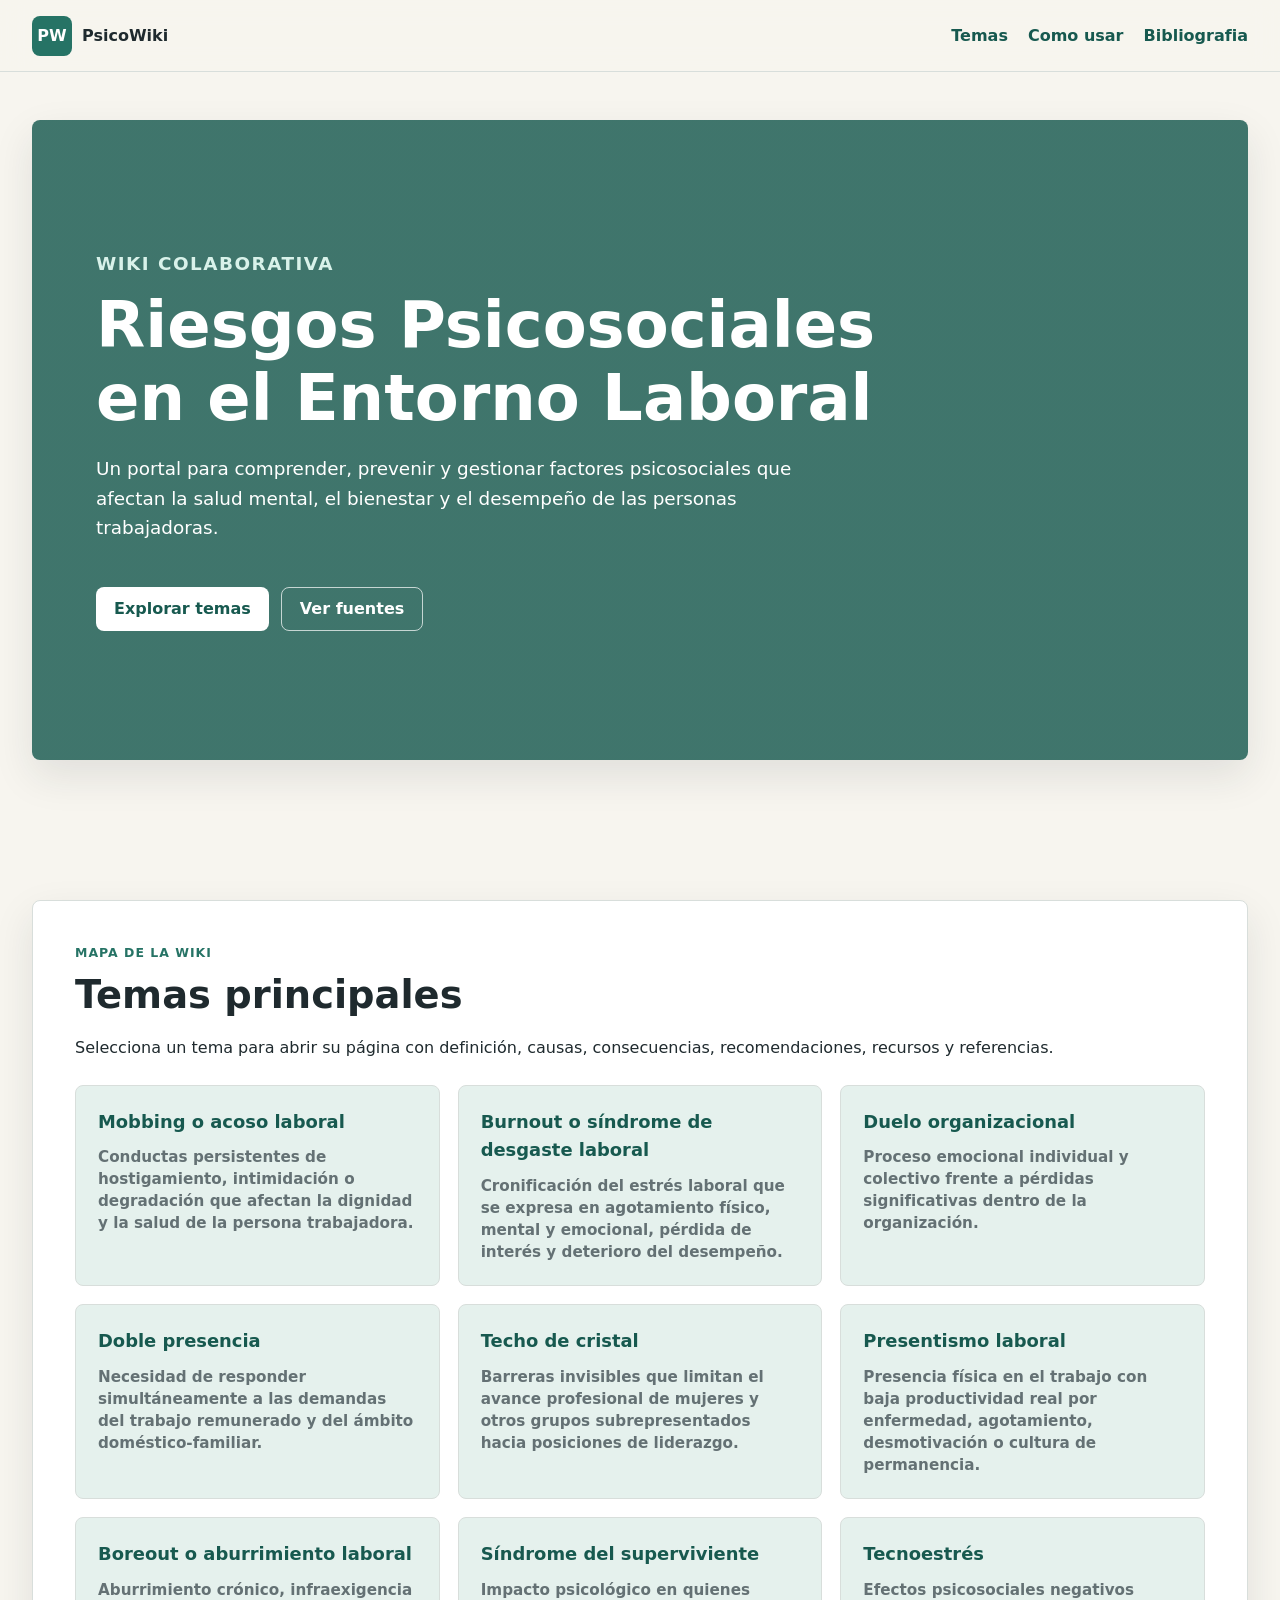
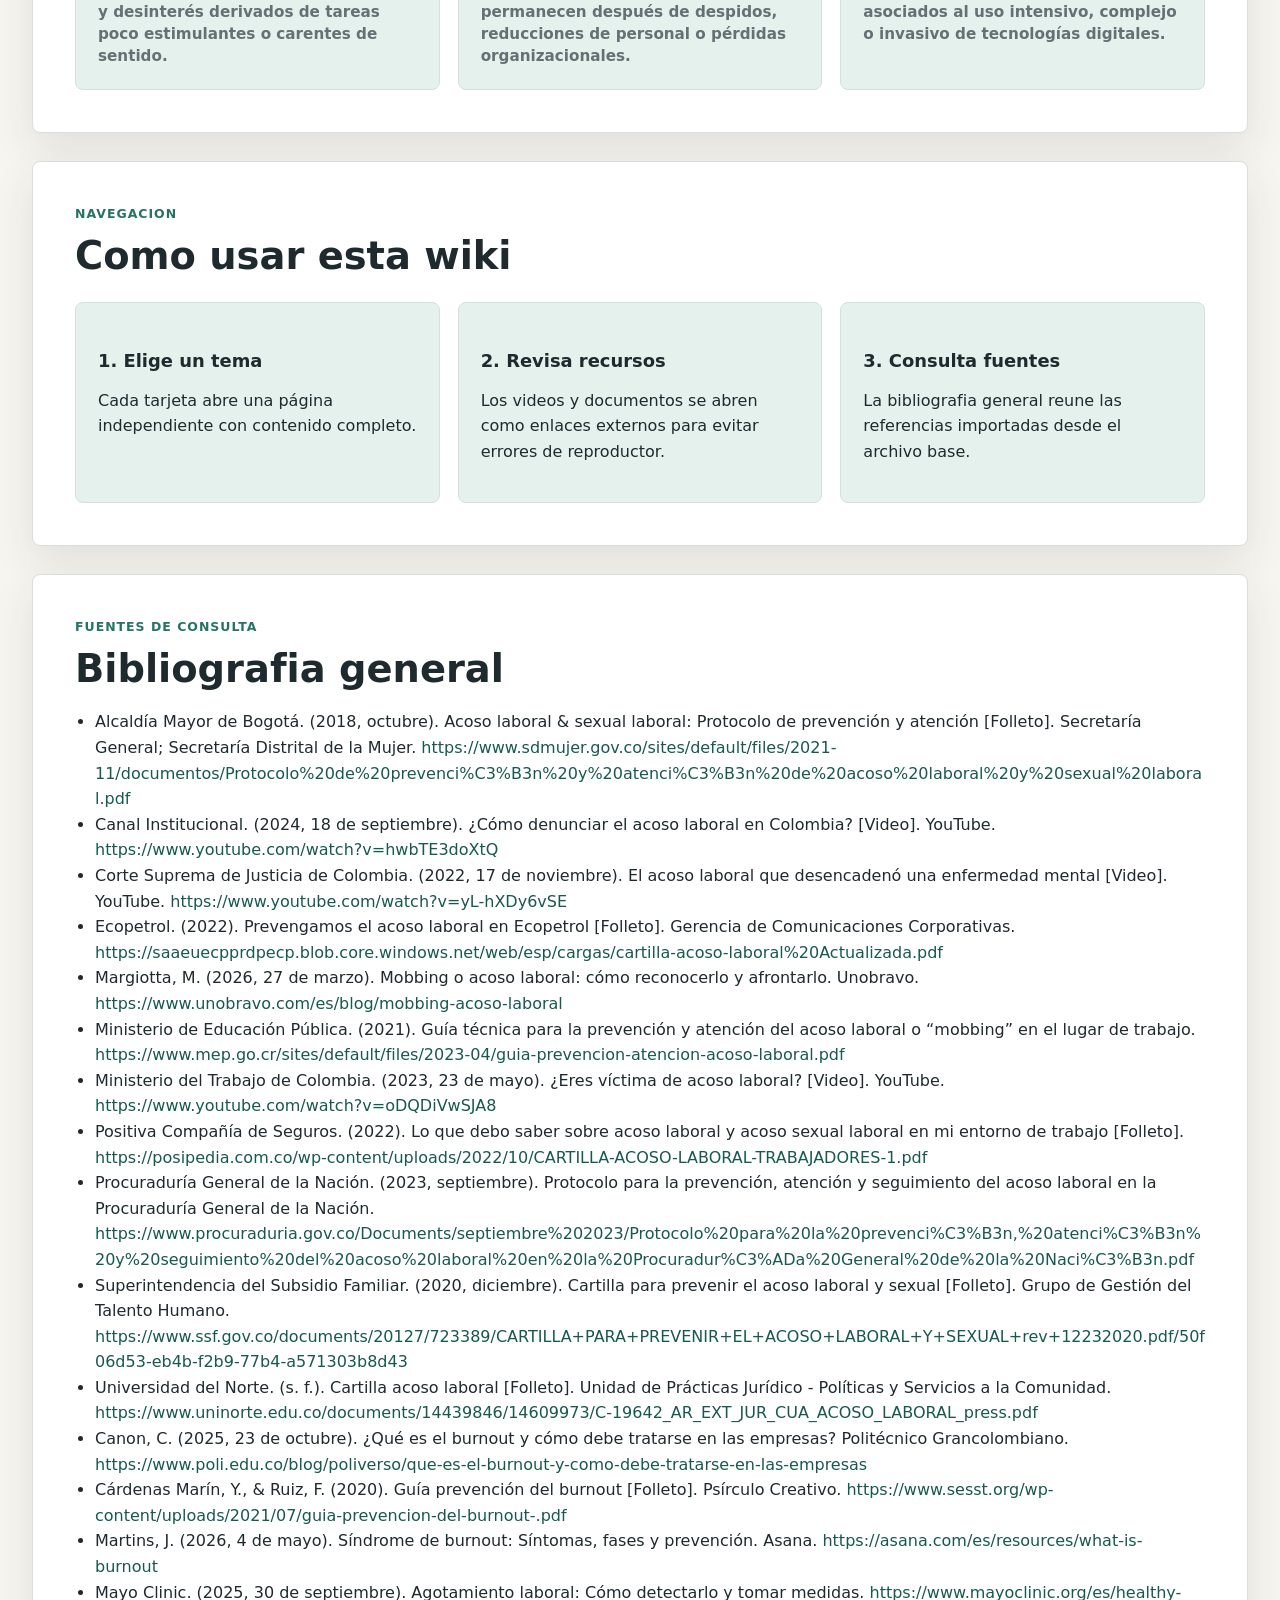
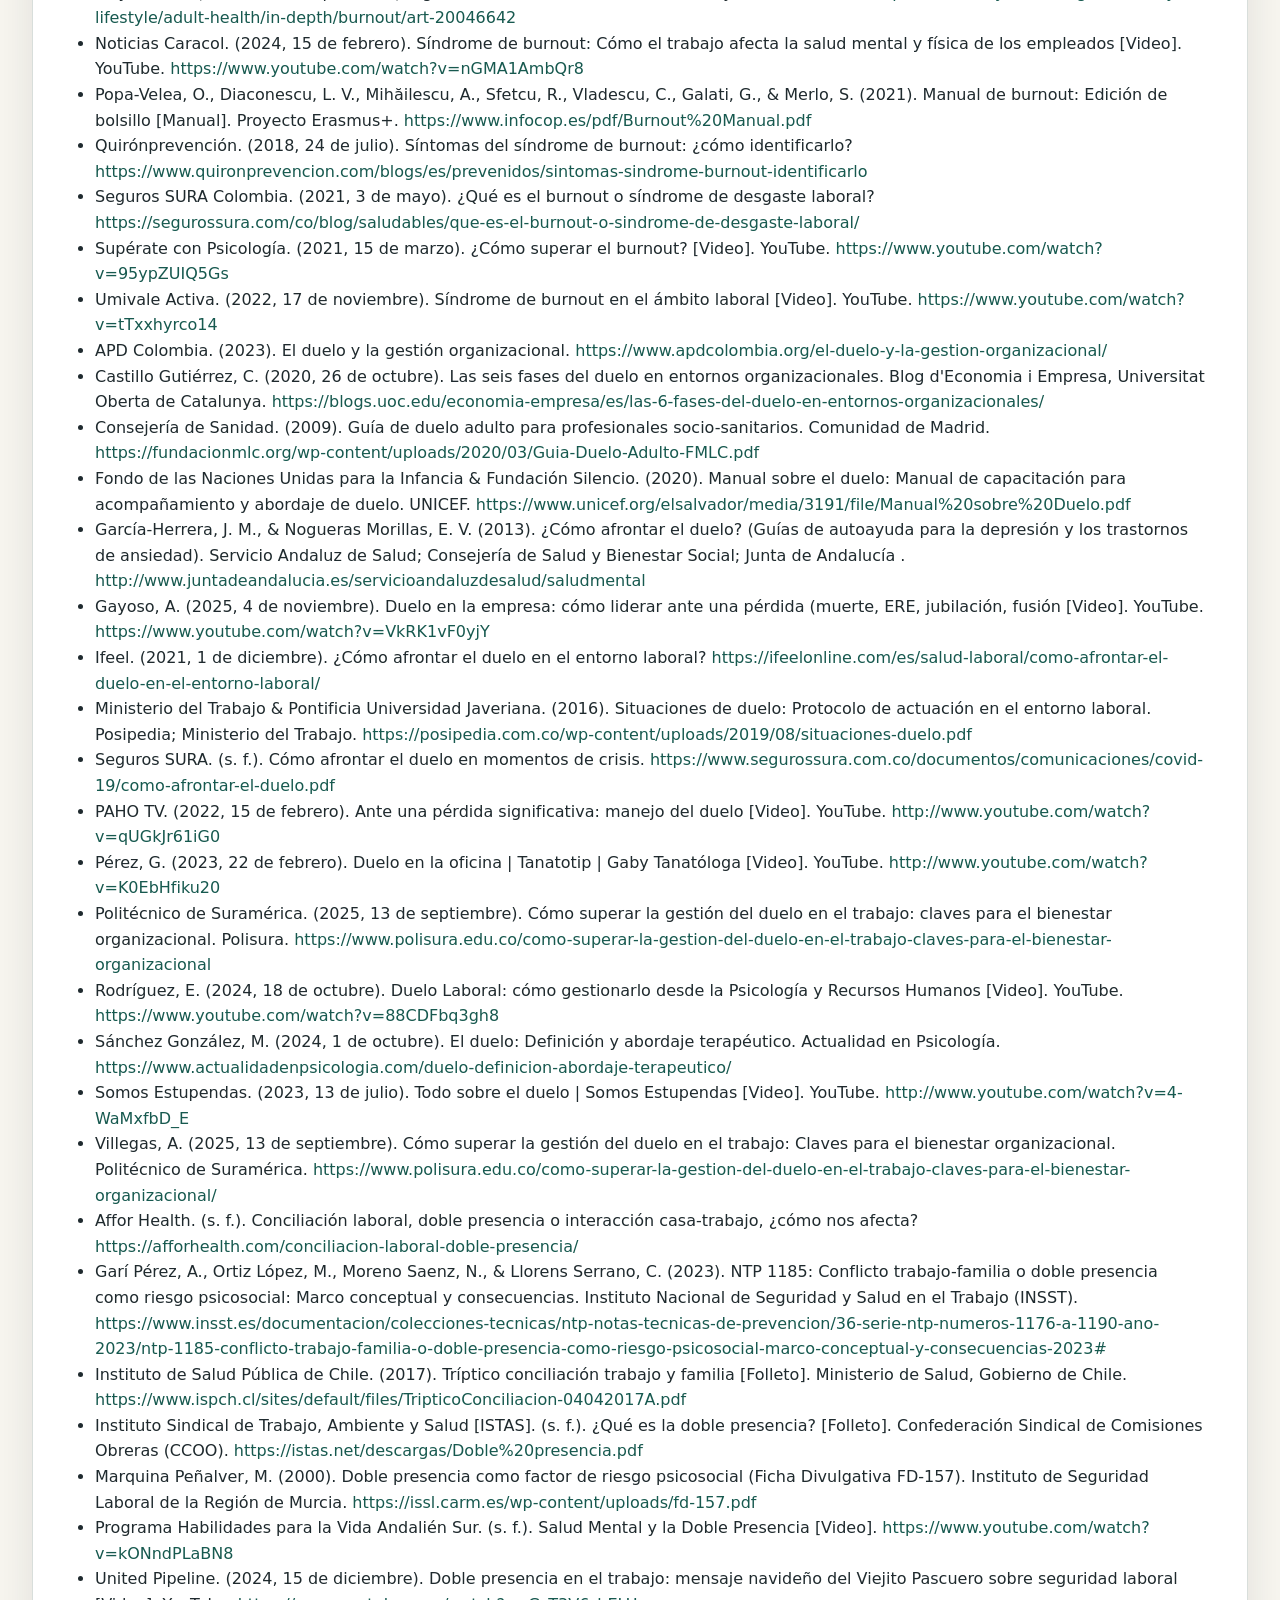
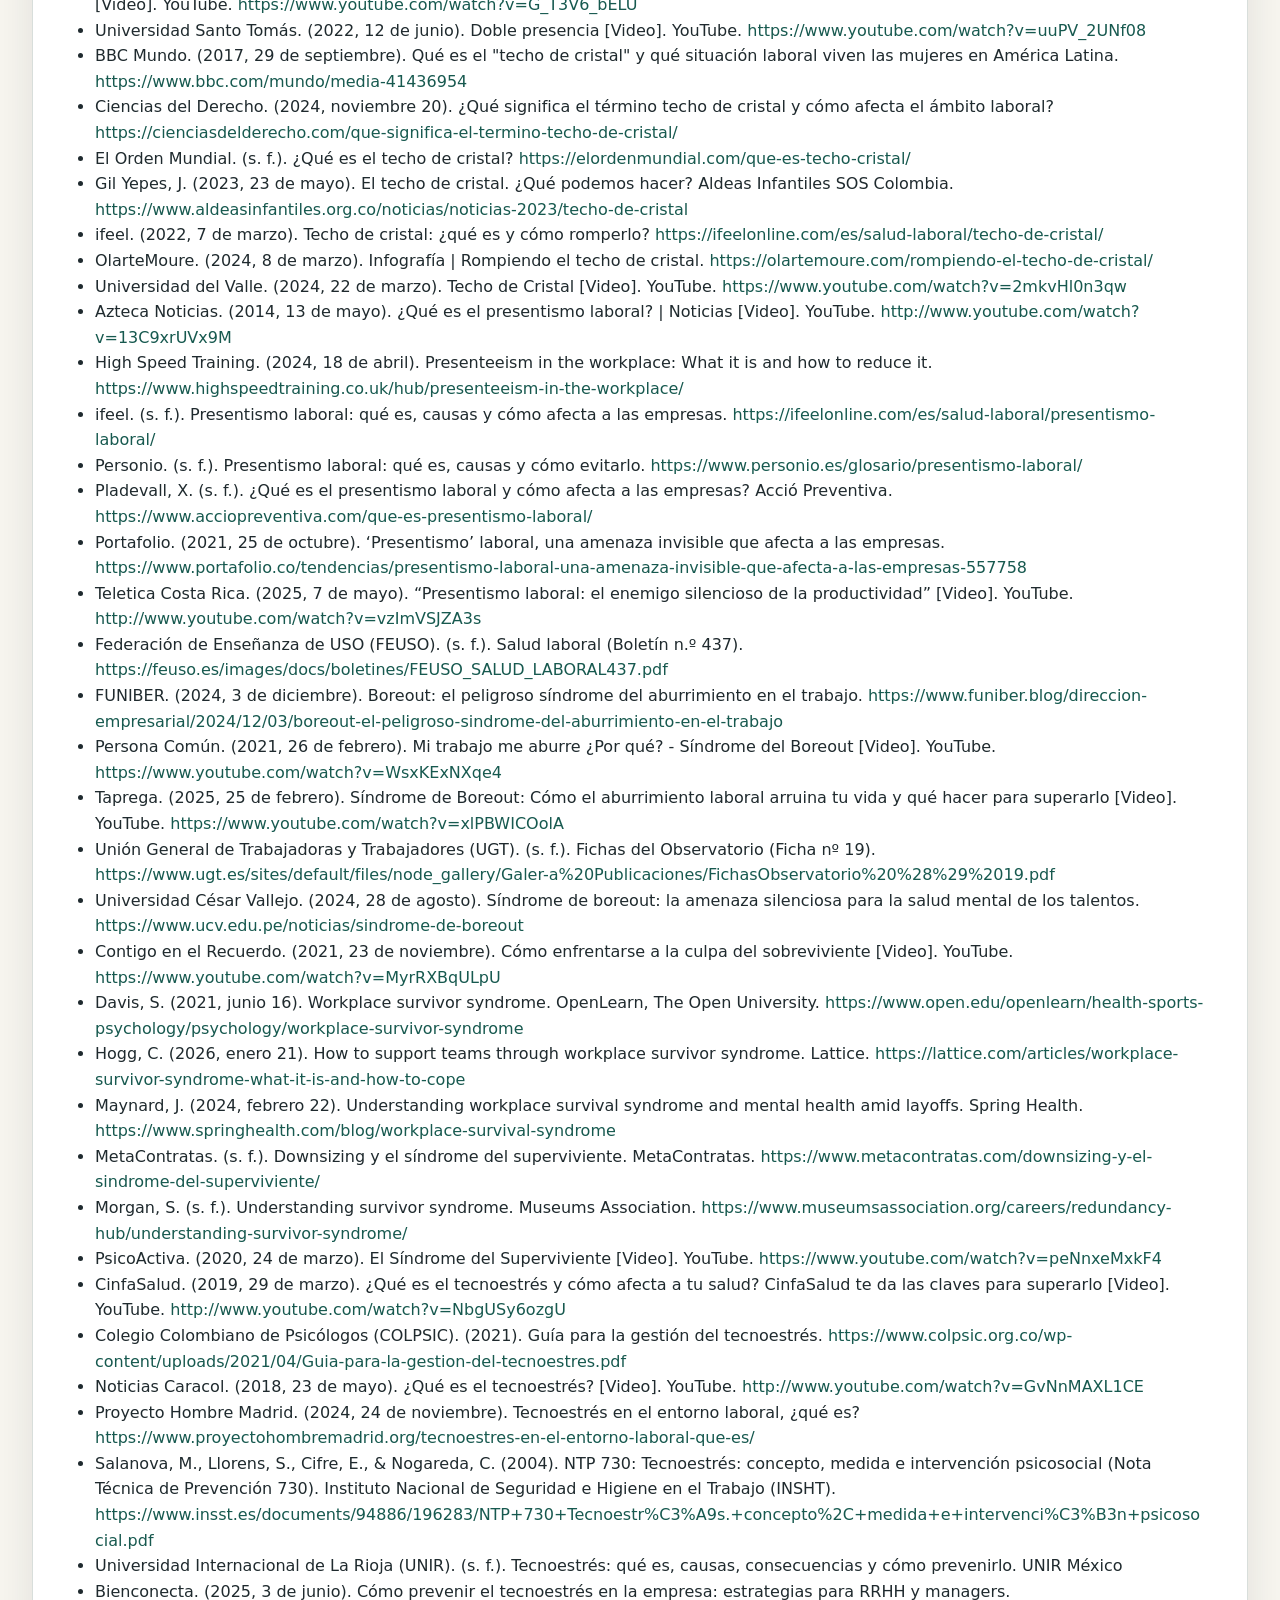
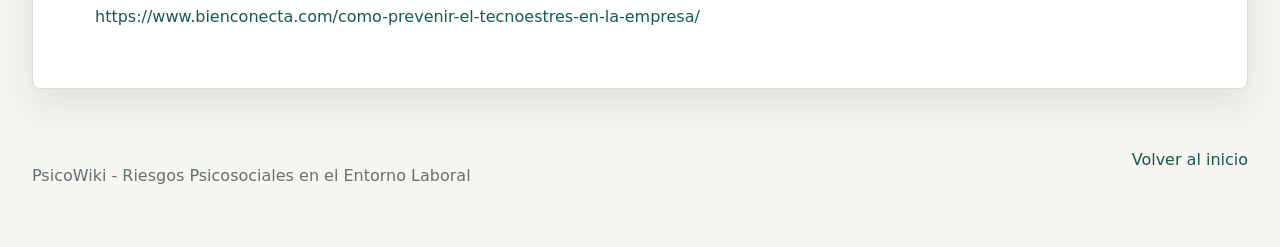
==== commit 3e871737: "changes" ====
--- a/index.html
+++ b/index.html
@@ -31,7 +31,7 @@
           <h1>Riesgos Psicosociales en el Entorno Laboral</h1>
           <p>
             Un portal para comprender, prevenir y gestionar factores psicosociales que afectan la
-            salud mental, el bienestar y el desempeno de las personas trabajadoras.
+            salud mental, el bienestar y el desempeño de las personas trabajadoras.
           </p>
           <div class="hero-actions">
             <a class="button primary" href="#temas">Explorar temas</a>
@@ -43,23 +43,23 @@
       <section class="section intro" id="temas">
         <p class="eyebrow">Mapa de la wiki</p>
         <h2>Temas principales</h2>
-        <p>Selecciona un tema para abrir su pagina con definicion, causas, consecuencias, recomendaciones, recursos y referencias.</p>
+        <p>Selecciona un tema para abrir su página con definición, causas, consecuencias, recomendaciones, recursos y referencias.</p>
         <div class="topic-grid">
           <a class="topic-card" href="topics/mobbing.html">
           <span>Mobbing o acoso laboral</span>
-          <small>Conductas persistentes de hostigamiento, intimidacion o degradacion que afectan la dignidad y la salud de la persona trabajadora.</small>
+          <small>Conductas persistentes de hostigamiento, intimidación o degradación que afectan la dignidad y la salud de la persona trabajadora.</small>
         </a>
 <a class="topic-card" href="topics/burnout.html">
-          <span>Burnout o sindrome de desgaste laboral</span>
-          <small>Cronificacion del estres laboral que se expresa en agotamiento fisico, mental y emocional, perdida de interes y deterioro del desempeno.</small>
+          <span>Burnout o síndrome de desgaste laboral</span>
+          <small>Cronificación del estrés laboral que se expresa en agotamiento físico, mental y emocional, pérdida de interés y deterioro del desempeño.</small>
         </a>
 <a class="topic-card" href="topics/duelo.html">
           <span>Duelo organizacional</span>
-          <small>Proceso emocional individual y colectivo frente a perdidas significativas dentro de la organizacion.</small>
+          <small>Proceso emocional individual y colectivo frente a pérdidas significativas dentro de la organización.</small>
         </a>
 <a class="topic-card" href="topics/doble-presencia.html">
           <span>Doble presencia</span>
-          <small>Necesidad de responder simultaneamente a las demandas del trabajo remunerado y del ambito domestico-familiar.</small>
+          <small>Necesidad de responder simultáneamente a las demandas del trabajo remunerado y del ámbito doméstico-familiar.</small>
         </a>
 <a class="topic-card" href="topics/techo-cristal.html">
           <span>Techo de cristal</span>
@@ -67,19 +67,19 @@
         </a>
 <a class="topic-card" href="topics/presentismo.html">
           <span>Presentismo laboral</span>
-          <small>Presencia fisica en el trabajo con baja productividad real por enfermedad, agotamiento, desmotivacion o cultura de permanencia.</small>
+          <small>Presencia física en el trabajo con baja productividad real por enfermedad, agotamiento, desmotivación o cultura de permanencia.</small>
         </a>
 <a class="topic-card" href="topics/boreout.html">
           <span>Boreout o aburrimiento laboral</span>
-          <small>Aburrimiento cronico, infraexigencia y desinteres derivados de tareas poco estimulantes o carentes de sentido.</small>
+          <small>Aburrimiento crónico, infraexigencia y desinterés derivados de tareas poco estimulantes o carentes de sentido.</small>
         </a>
 <a class="topic-card" href="topics/sindrome-superviviente.html">
-          <span>Sindrome del superviviente</span>
-          <small>Impacto psicologico en quienes permanecen despues de despidos, reducciones de personal o perdidas organizacionales.</small>
+          <span>Síndrome del superviviente</span>
+          <small>Impacto psicológico en quienes permanecen después de despidos, reducciones de personal o pérdidas organizacionales.</small>
         </a>
 <a class="topic-card" href="topics/tecnoestres.html">
-          <span>Tecnoestres</span>
-          <small>Efectos psicosociales negativos asociados al uso intensivo, complejo o invasivo de tecnologias digitales.</small>
+          <span>Tecnoestrés</span>
+          <small>Efectos psicosociales negativos asociados al uso intensivo, complejo o invasivo de tecnologías digitales.</small>
         </a>
         </div>
       </section>
@@ -88,7 +88,7 @@
         <p class="eyebrow">Navegacion</p>
         <h2>Como usar esta wiki</h2>
         <div class="resource-grid">
-          <div><h3>1. Elige un tema</h3><p>Cada tarjeta abre una pagina independiente con contenido completo.</p></div>
+          <div><h3>1. Elige un tema</h3><p>Cada tarjeta abre una página independiente con contenido completo.</p></div>
           <div><h3>2. Revisa recursos</h3><p>Los videos y documentos se abren como enlaces externos para evitar errores de reproductor.</p></div>
           <div><h3>3. Consulta fuentes</h3><p>La bibliografia general reune las referencias importadas desde el archivo base.</p></div>
         </div>
@@ -126,8 +126,8 @@
 <li>Gayoso, A. (2025, 4 de noviembre). Duelo en la empresa: cómo liderar ante una pérdida (muerte, ERE, jubilación, fusión [Video]. YouTube. <a href="https://www.youtube.com/watch?v=VkRK1vF0yjY" target="_blank" rel="noreferrer">https://www.youtube.com/watch?v=VkRK1vF0yjY</a></li>
 <li>Ifeel. (2021, 1 de diciembre). ¿Cómo afrontar el duelo en el entorno laboral? <a href="https://ifeelonline.com/es/salud-laboral/como-afrontar-el-duelo-en-el-entorno-laboral/" target="_blank" rel="noreferrer">https://ifeelonline.com/es/salud-laboral/como-afrontar-el-duelo-en-el-entorno-laboral/</a></li>
 <li>Ministerio del Trabajo &amp; Pontificia Universidad Javeriana. (2016). Situaciones de duelo: Protocolo de actuación en el entorno laboral. Posipedia; Ministerio del Trabajo. <a href="https://posipedia.com.co/wp-content/uploads/2019/08/situaciones-duelo.pdf" target="_blank" rel="noreferrer">https://posipedia.com.co/wp-content/uploads/2019/08/situaciones-duelo.pdf</a></li>
-<li>Seguros SURA. (s.f.). Cómo afrontar el duelo en momentos de crisis. <a href="https://www.segurossura.com.co/documentos/comunicaciones/covid-19/como-afrontar-el-duelo.pdf" target="_blank" rel="noreferrer">https://www.segurossura.com.co/documentos/comunicaciones/covid-19/como-afrontar-el-duelo.pdf</a></li>
-<li>PAHO TV. (2022, 15 de febrero). Ante una perdida significativa: manejo del duelo [Video]. YouTube. <a href="http://www.youtube.com/watch?v=qUGkJr61iG0" target="_blank" rel="noreferrer">http://www.youtube.com/watch?v=qUGkJr61iG0</a></li>
+<li>Seguros SURA. (s. f.). Cómo afrontar el duelo en momentos de crisis. <a href="https://www.segurossura.com.co/documentos/comunicaciones/covid-19/como-afrontar-el-duelo.pdf" target="_blank" rel="noreferrer">https://www.segurossura.com.co/documentos/comunicaciones/covid-19/como-afrontar-el-duelo.pdf</a></li>
+<li>PAHO TV. (2022, 15 de febrero). Ante una pérdida significativa: manejo del duelo [Video]. YouTube. <a href="http://www.youtube.com/watch?v=qUGkJr61iG0" target="_blank" rel="noreferrer">http://www.youtube.com/watch?v=qUGkJr61iG0</a></li>
 <li>Pérez, G. (2023, 22 de febrero). Duelo en la oficina | Tanatotip | Gaby Tanatóloga [Video]. YouTube. <a href="http://www.youtube.com/watch?v=K0EbHfiku20" target="_blank" rel="noreferrer">http://www.youtube.com/watch?v=K0EbHfiku20</a></li>
 <li>Politécnico de Suramérica. (2025, 13 de septiembre). Cómo superar la gestión del duelo en el trabajo: claves para el bienestar organizacional. Polisura. <a href="https://www.polisura.edu.co/como-superar-la-gestion-del-duelo-en-el-trabajo-claves-para-el-bienestar-organizacional" target="_blank" rel="noreferrer">https://www.polisura.edu.co/como-superar-la-gestion-del-duelo-en-el-trabajo-claves-para-el-bienestar-organizacional</a></li>
 <li>Rodríguez, E. (2024, 18 de octubre). Duelo Laboral: cómo gestionarlo desde la Psicología y Recursos Humanos [Video]. YouTube. <a href="https://www.youtube.com/watch?v=88CDFbq3gh8" target="_blank" rel="noreferrer">https://www.youtube.com/watch?v=88CDFbq3gh8</a></li>
@@ -139,7 +139,7 @@
 <li>Instituto de Salud Pública de Chile. (2017). Tríptico conciliación trabajo y familia [Folleto]. Ministerio de Salud, Gobierno de Chile. <a href="https://www.ispch.cl/sites/default/files/TripticoConciliacion-04042017A.pdf" target="_blank" rel="noreferrer">https://www.ispch.cl/sites/default/files/TripticoConciliacion-04042017A.pdf</a></li>
 <li>Instituto Sindical de Trabajo, Ambiente y Salud [ISTAS]. (s. f.). ¿Qué es la doble presencia? [Folleto]. Confederación Sindical de Comisiones Obreras (CCOO). <a href="https://istas.net/descargas/Doble%20presencia.pdf" target="_blank" rel="noreferrer">https://istas.net/descargas/Doble%20presencia.pdf</a></li>
 <li>Marquina Peñalver, M. (2000). Doble presencia como factor de riesgo psicosocial (Ficha Divulgativa FD-157). Instituto de Seguridad Laboral de la Región de Murcia. <a href="https://issl.carm.es/wp-content/uploads/fd-157.pdf" target="_blank" rel="noreferrer">https://issl.carm.es/wp-content/uploads/fd-157.pdf</a></li>
-<li>Programa Habilidades para la Vida Andalién Sur. (s.f.). Salud Mental y la Doble Presencia [Video]. <a href="https://www.youtube.com/watch?v=kONndPLaBN8" target="_blank" rel="noreferrer">https://www.youtube.com/watch?v=kONndPLaBN8</a></li>
+<li>Programa Habilidades para la Vida Andalién Sur. (s. f.). Salud Mental y la Doble Presencia [Video]. <a href="https://www.youtube.com/watch?v=kONndPLaBN8" target="_blank" rel="noreferrer">https://www.youtube.com/watch?v=kONndPLaBN8</a></li>
 <li>United Pipeline. (2024, 15 de diciembre). Doble presencia en el trabajo: mensaje navideño del Viejito Pascuero sobre seguridad laboral [Video]. YouTube. <a href="https://www.youtube.com/watch?v=G_T3V6_bELU" target="_blank" rel="noreferrer">https://www.youtube.com/watch?v=G_T3V6_bELU</a></li>
 <li>Universidad Santo Tomás. (2022, 12 de junio). Doble presencia [Video]. YouTube. <a href="https://www.youtube.com/watch?v=uuPV_2UNf08" target="_blank" rel="noreferrer">https://www.youtube.com/watch?v=uuPV_2UNf08</a></li>
 <li>BBC Mundo. (2017, 29 de septiembre). Qué es el &quot;techo de cristal&quot; y qué situación laboral viven las mujeres en América Latina. <a href="https://www.bbc.com/mundo/media-41436954" target="_blank" rel="noreferrer">https://www.bbc.com/mundo/media-41436954</a></li>
--- a/styles.css
+++ b/styles.css
@@ -98,7 +98,7 @@
   position: fixed;
   top: 96px;
   left: 24px;
-  width: 220px;
+  width: 260px;
   max-height: calc(100vh - 120px);
   overflow: auto;
   padding: 18px;
@@ -125,8 +125,8 @@
 }
 
 .page-shell {
-  width: min(1100px, calc(100% - 340px));
-  margin: 0 48px 0 auto;
+  width: auto;
+  margin: 0 32px 0 320px;
 }
 
 .home-shell {
@@ -335,6 +335,24 @@
   font-weight: 800;
 }
 
+.topic-image {
+  margin: 22px 0;
+  border: 1px solid var(--line);
+  border-radius: 8px;
+  background: var(--surface);
+  box-shadow: var(--shadow);
+  overflow: hidden;
+}
+
+.topic-image img {
+  display: block;
+  width: 100%;
+  height: auto;
+  max-height: none;
+  object-fit: contain;
+  object-position: center;
+}
+
 .article-section {
   margin: 22px 0;
   padding: 32px;
@@ -349,6 +367,22 @@
   padding-bottom: 14px;
   border-bottom: 1px solid var(--line);
   font-size: clamp(1.45rem, 2.5vw, 2.2rem);
+}
+
+.article-section h3 {
+  display: inline-block;
+  margin-top: 28px;
+  margin-bottom: 8px;
+  color: var(--accent-strong);
+  text-decoration: underline;
+  text-decoration-color: var(--accent);
+  text-decoration-thickness: 2px;
+  text-underline-offset: 5px;
+}
+
+.article-section strong {
+  color: var(--ink);
+  font-weight: 900;
 }
 
 .article-section p,
@@ -360,6 +394,10 @@
 
 .article-section ul {
   padding-left: 22px;
+}
+
+.article-section li + li {
+  margin-top: 6px;
 }
 
 .resource-link {
@@ -448,8 +486,8 @@
 
 .page-shell + footer,
 body:has(.page-shell) footer {
-  width: min(1100px, calc(100% - 340px));
-  margin: 32px 48px 0 auto;
+  width: auto;
+  margin: 32px 32px 0 320px;
 }
 
 @media (max-width: 1120px) {
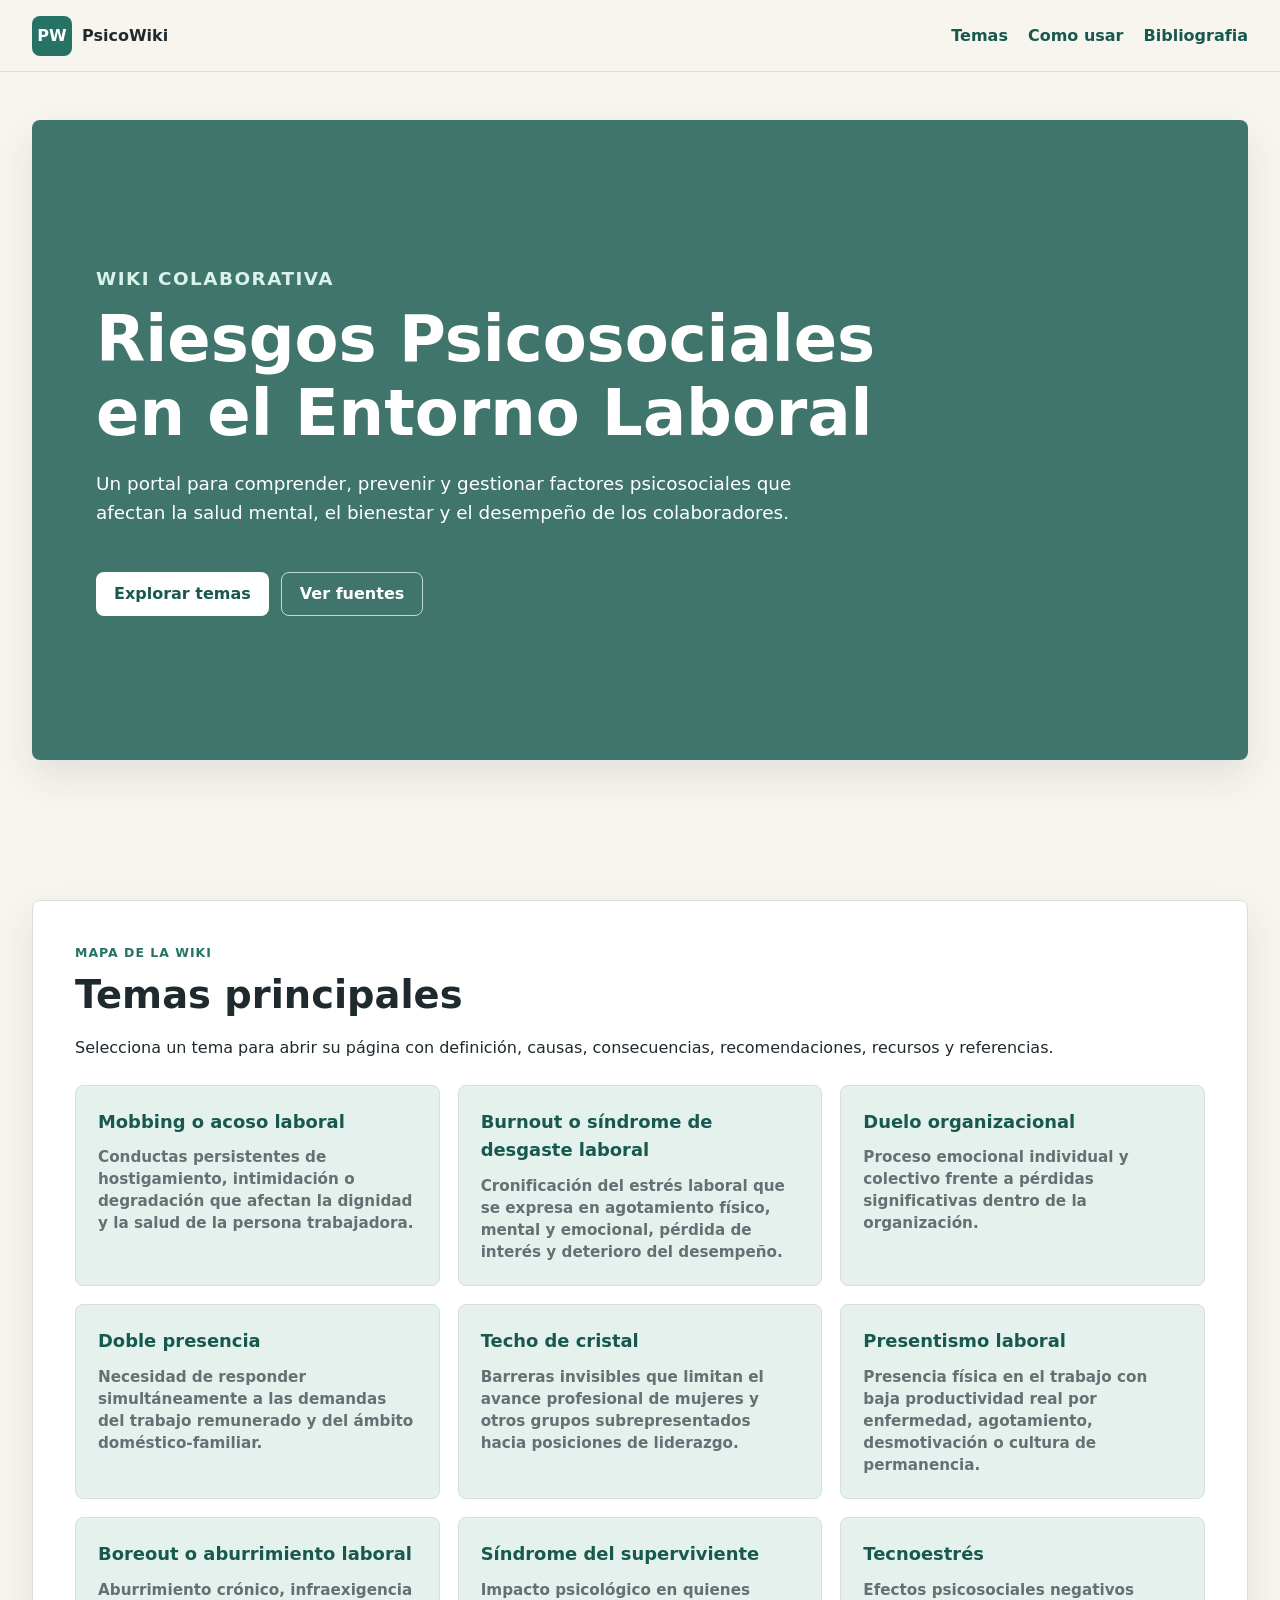
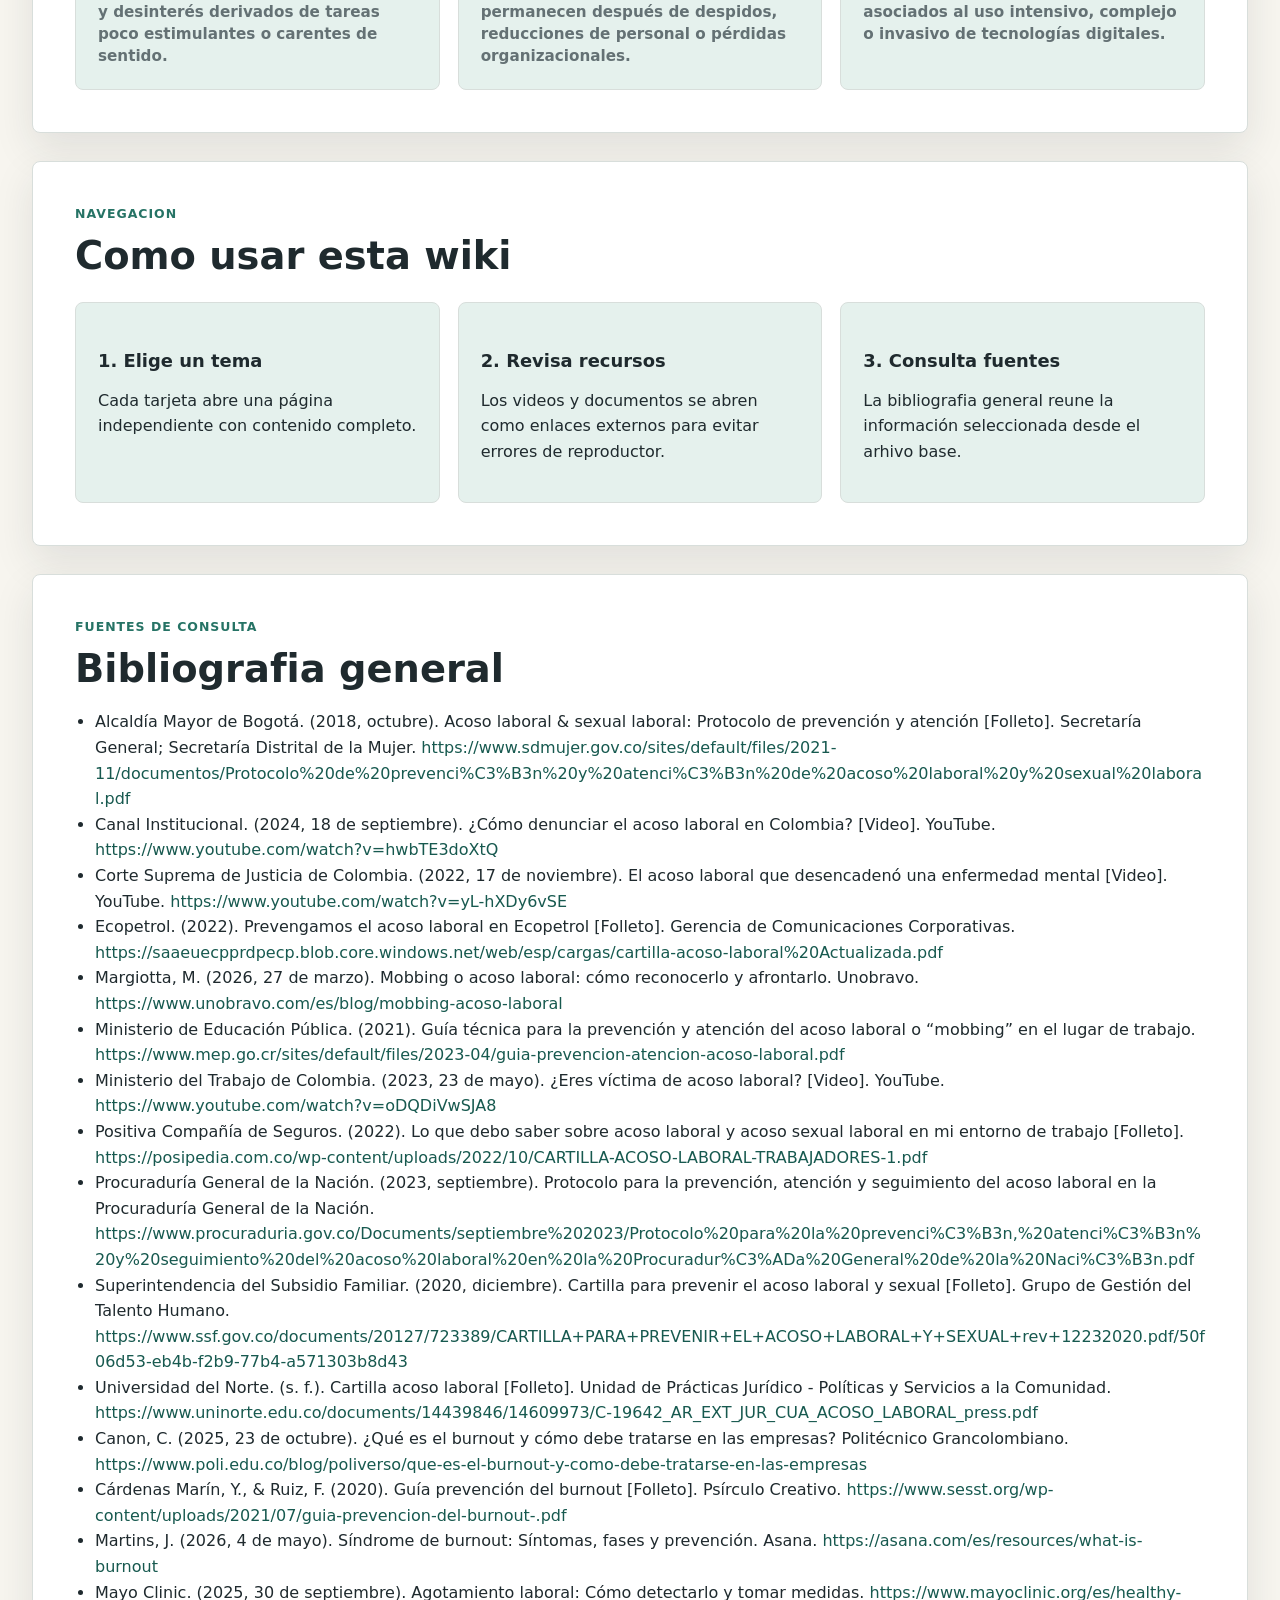
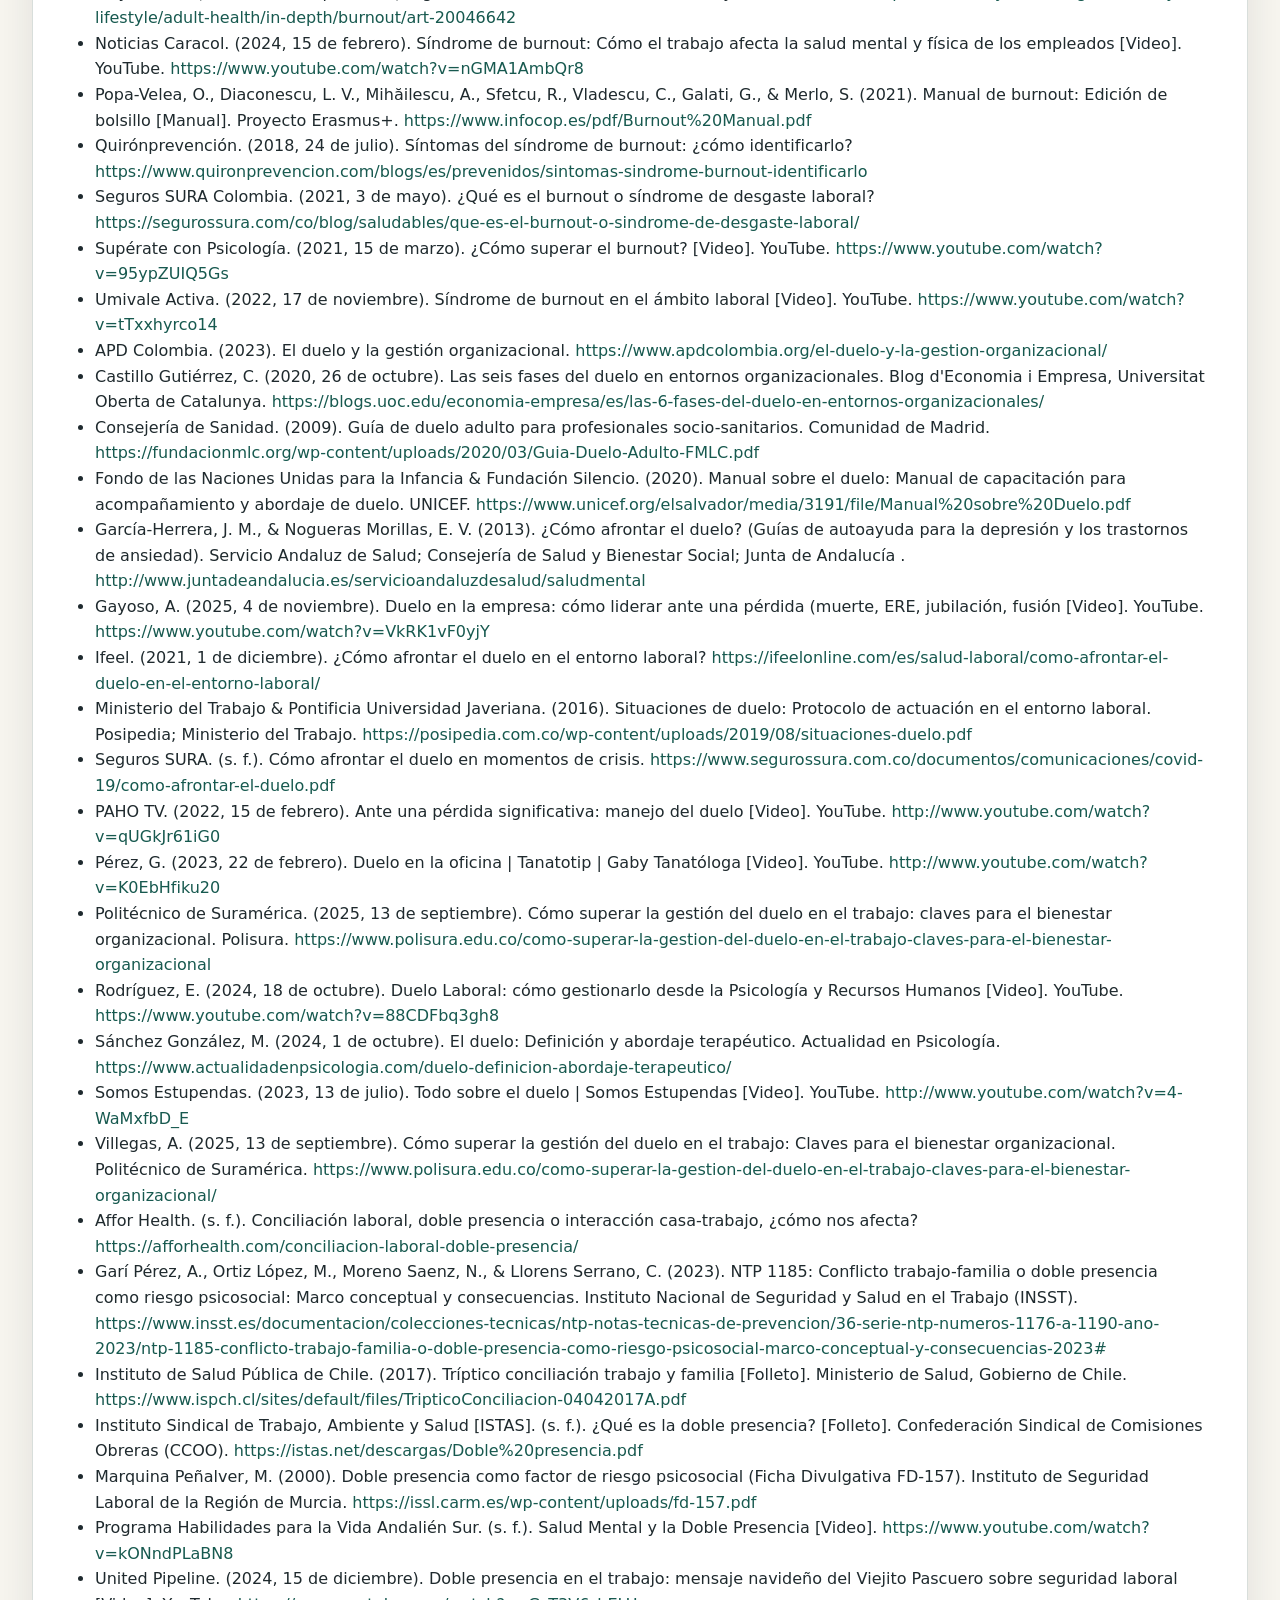
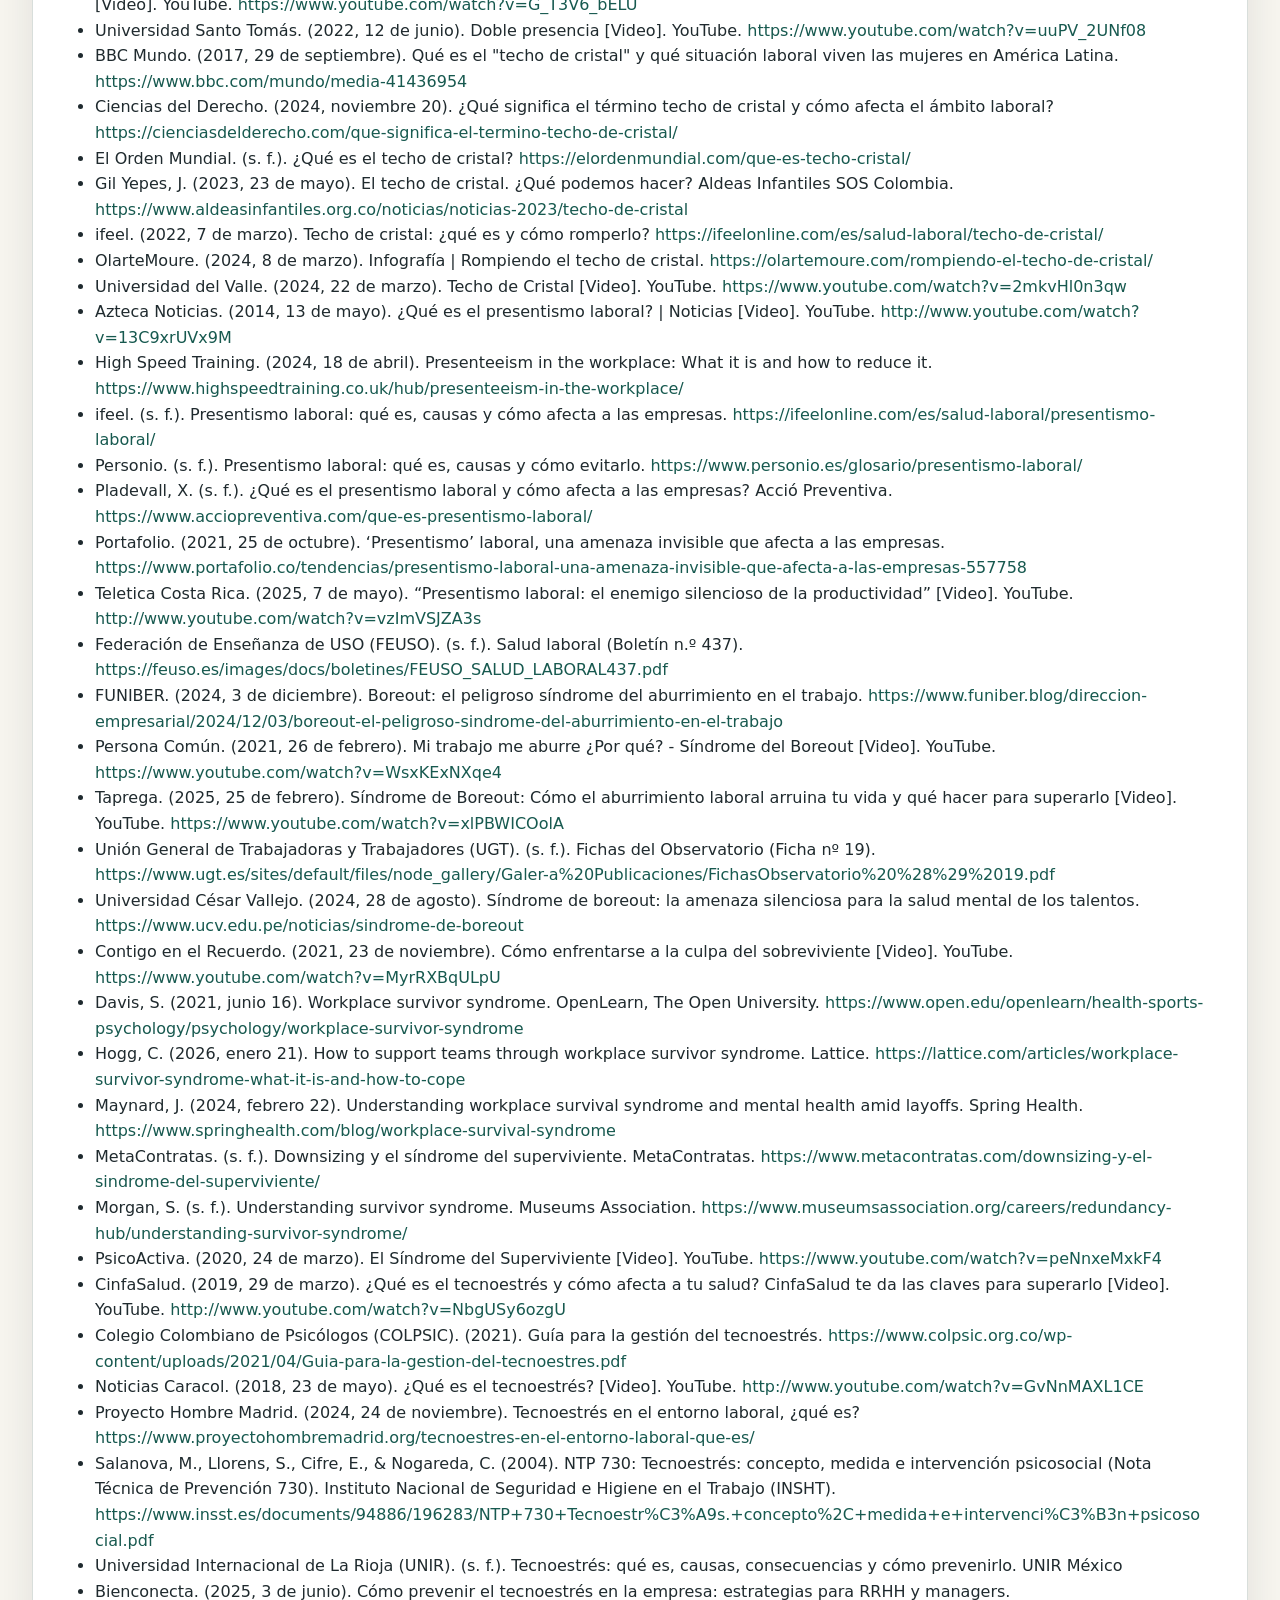
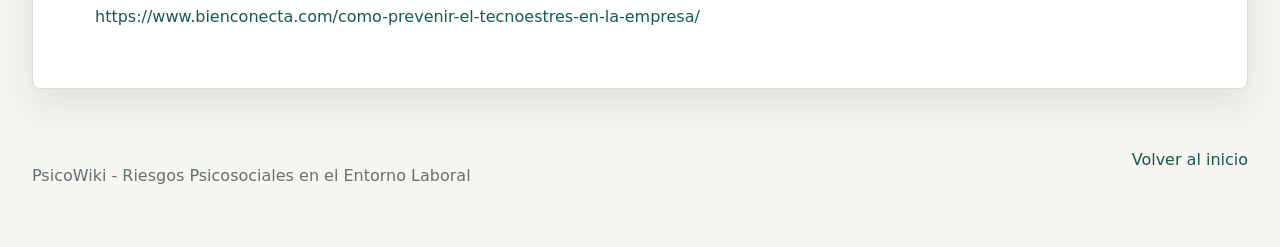
==== commit 9a5dddf0: "changes" ====
--- a/index.html
+++ b/index.html
@@ -31,7 +31,7 @@
           <h1>Riesgos Psicosociales en el Entorno Laboral</h1>
           <p>
             Un portal para comprender, prevenir y gestionar factores psicosociales que afectan la
-            salud mental, el bienestar y el desempeño de las personas trabajadoras.
+            salud mental, el bienestar y el desempeño de los colaboradores.
           </p>
           <div class="hero-actions">
             <a class="button primary" href="#temas">Explorar temas</a>
@@ -90,7 +90,7 @@
         <div class="resource-grid">
           <div><h3>1. Elige un tema</h3><p>Cada tarjeta abre una página independiente con contenido completo.</p></div>
           <div><h3>2. Revisa recursos</h3><p>Los videos y documentos se abren como enlaces externos para evitar errores de reproductor.</p></div>
-          <div><h3>3. Consulta fuentes</h3><p>La bibliografia general reune las referencias importadas desde el archivo base.</p></div>
+          <div><h3>3. Consulta fuentes</h3><p>La bibliografia general reune la información seleccionada desde el arhivo base.</p></div>
         </div>
       </section>
 
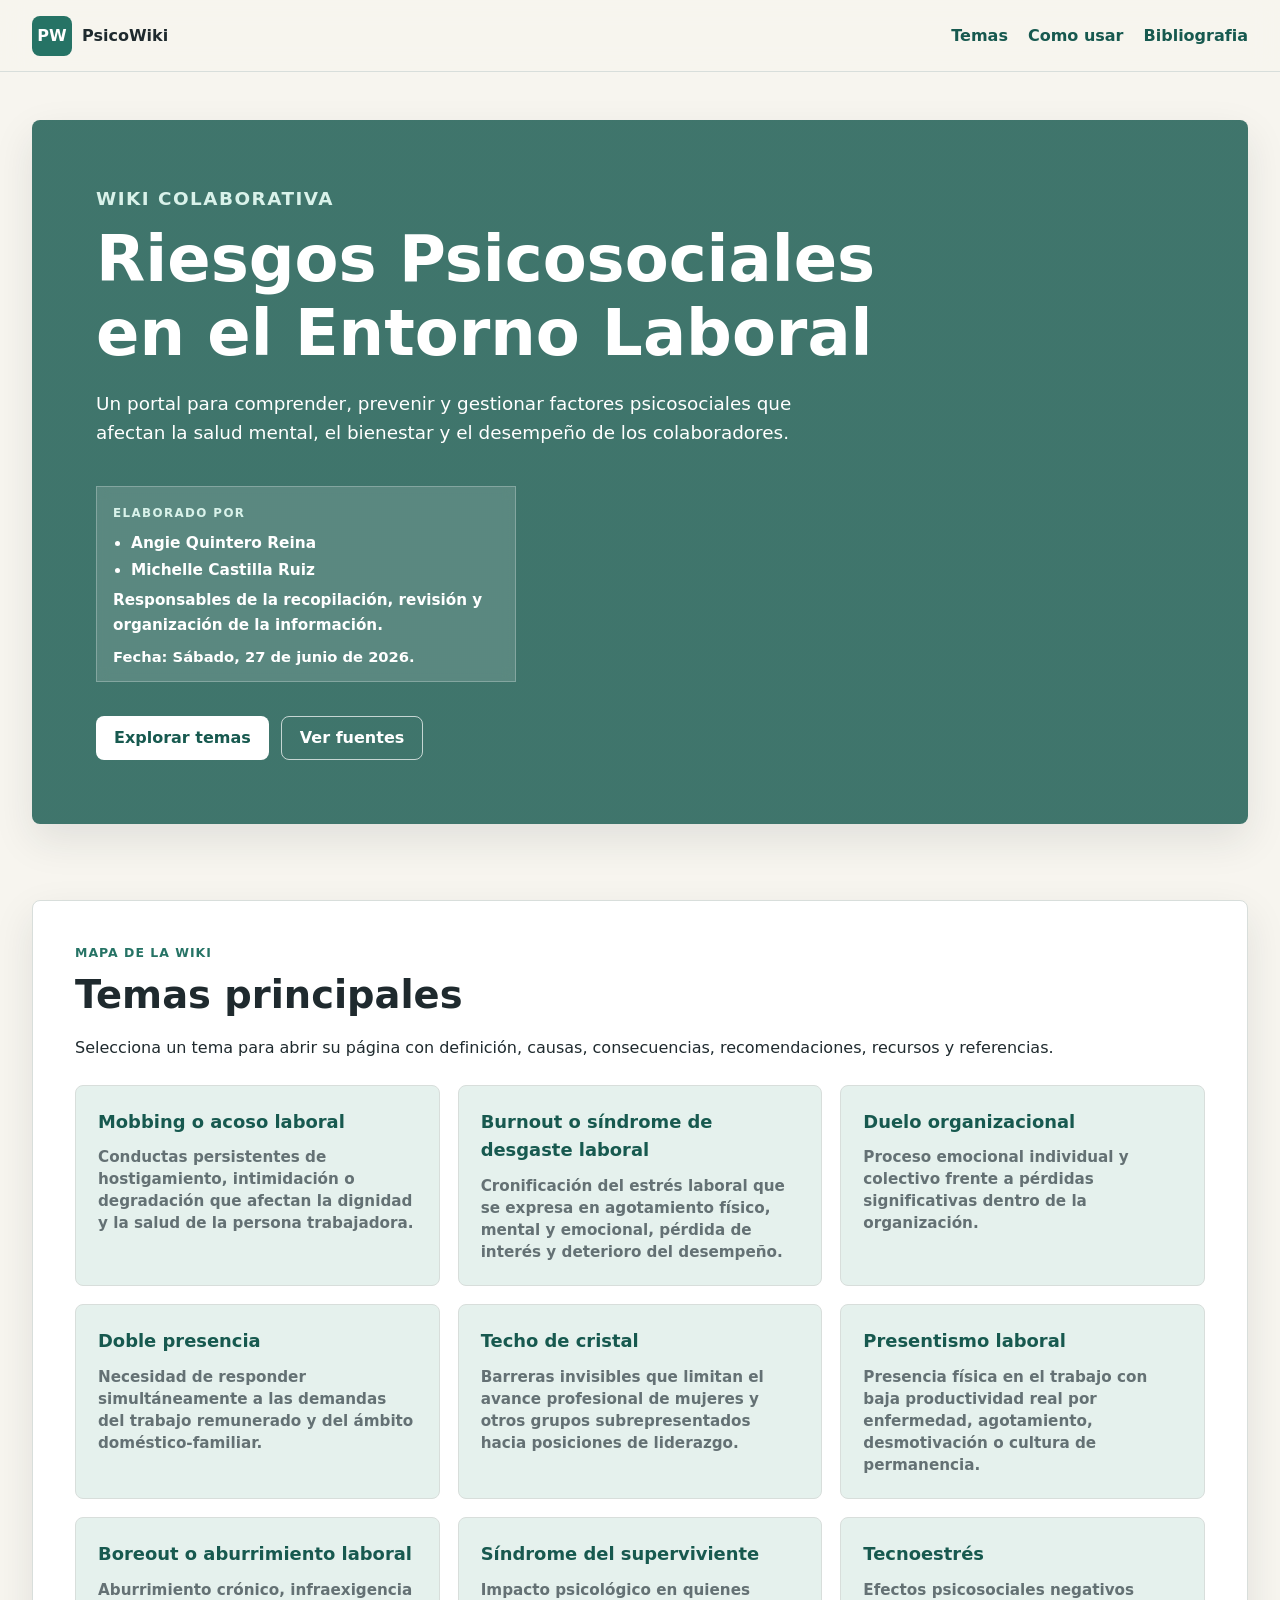
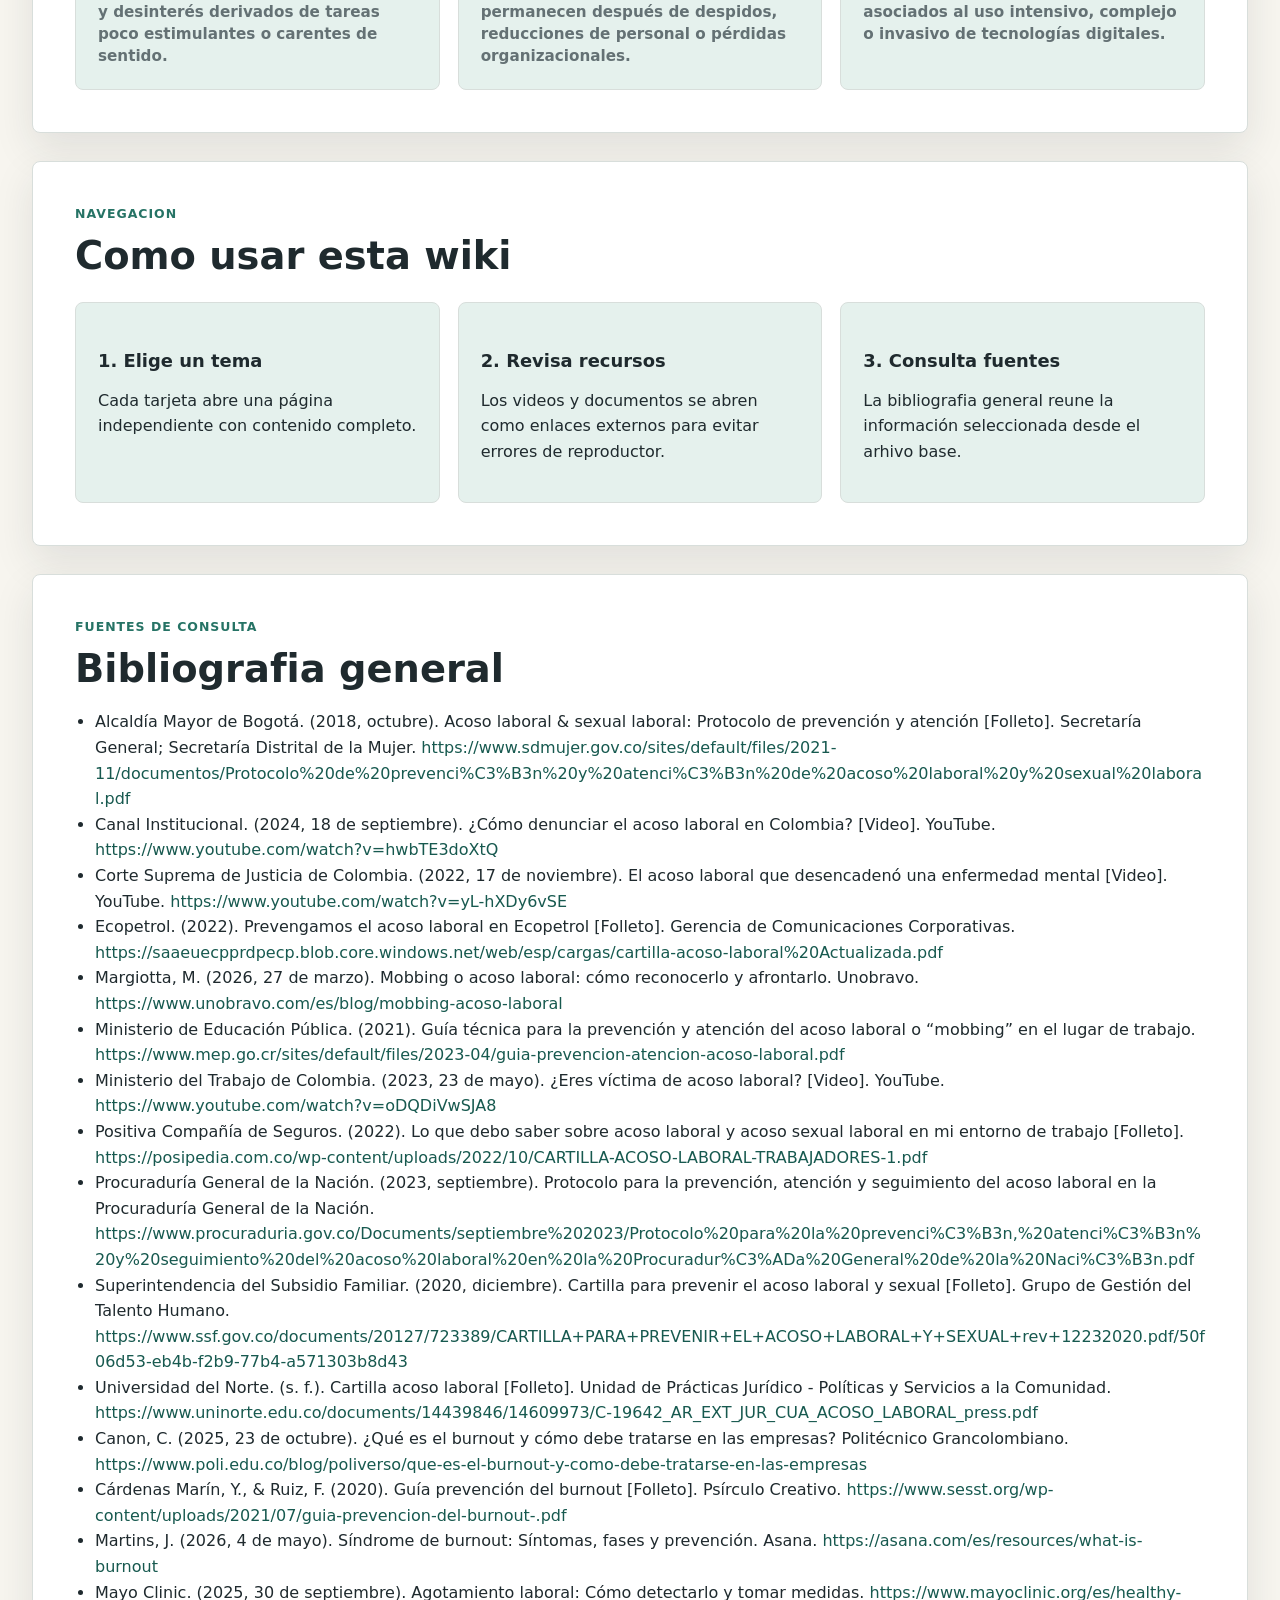
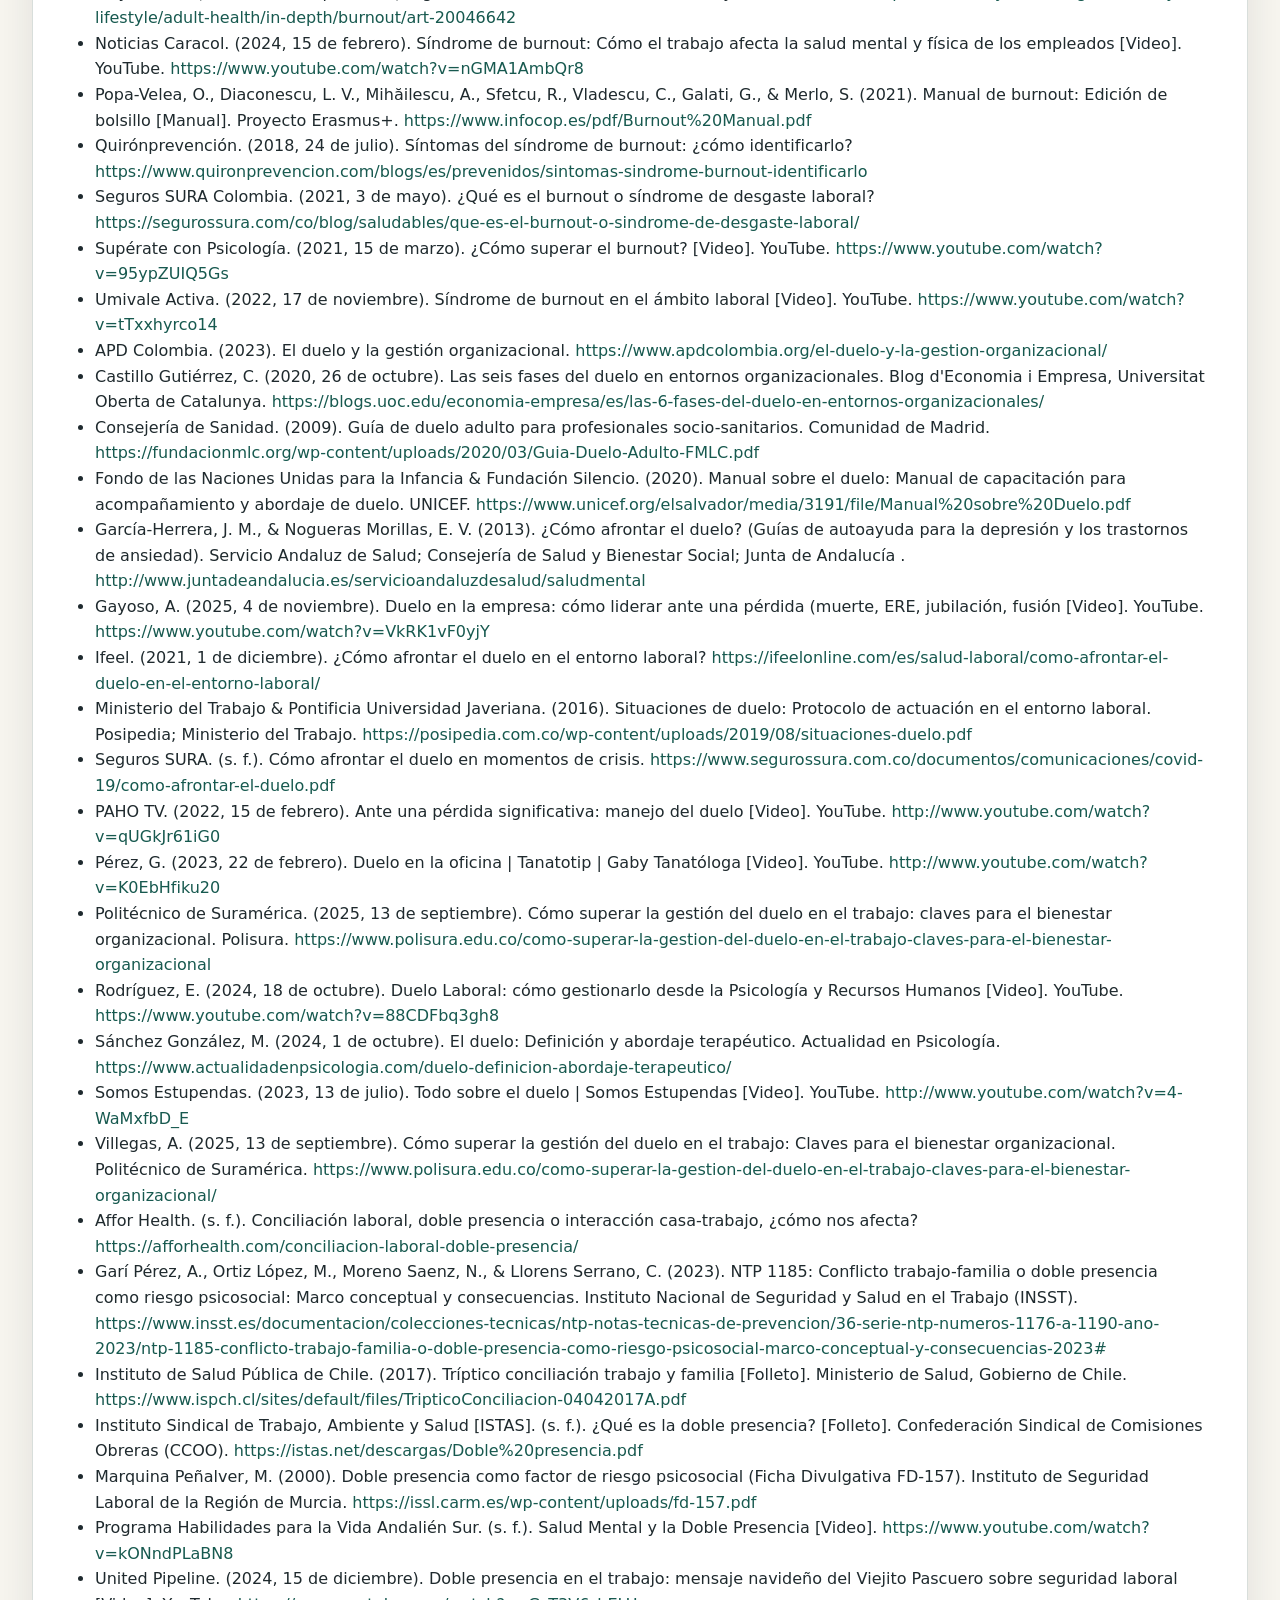
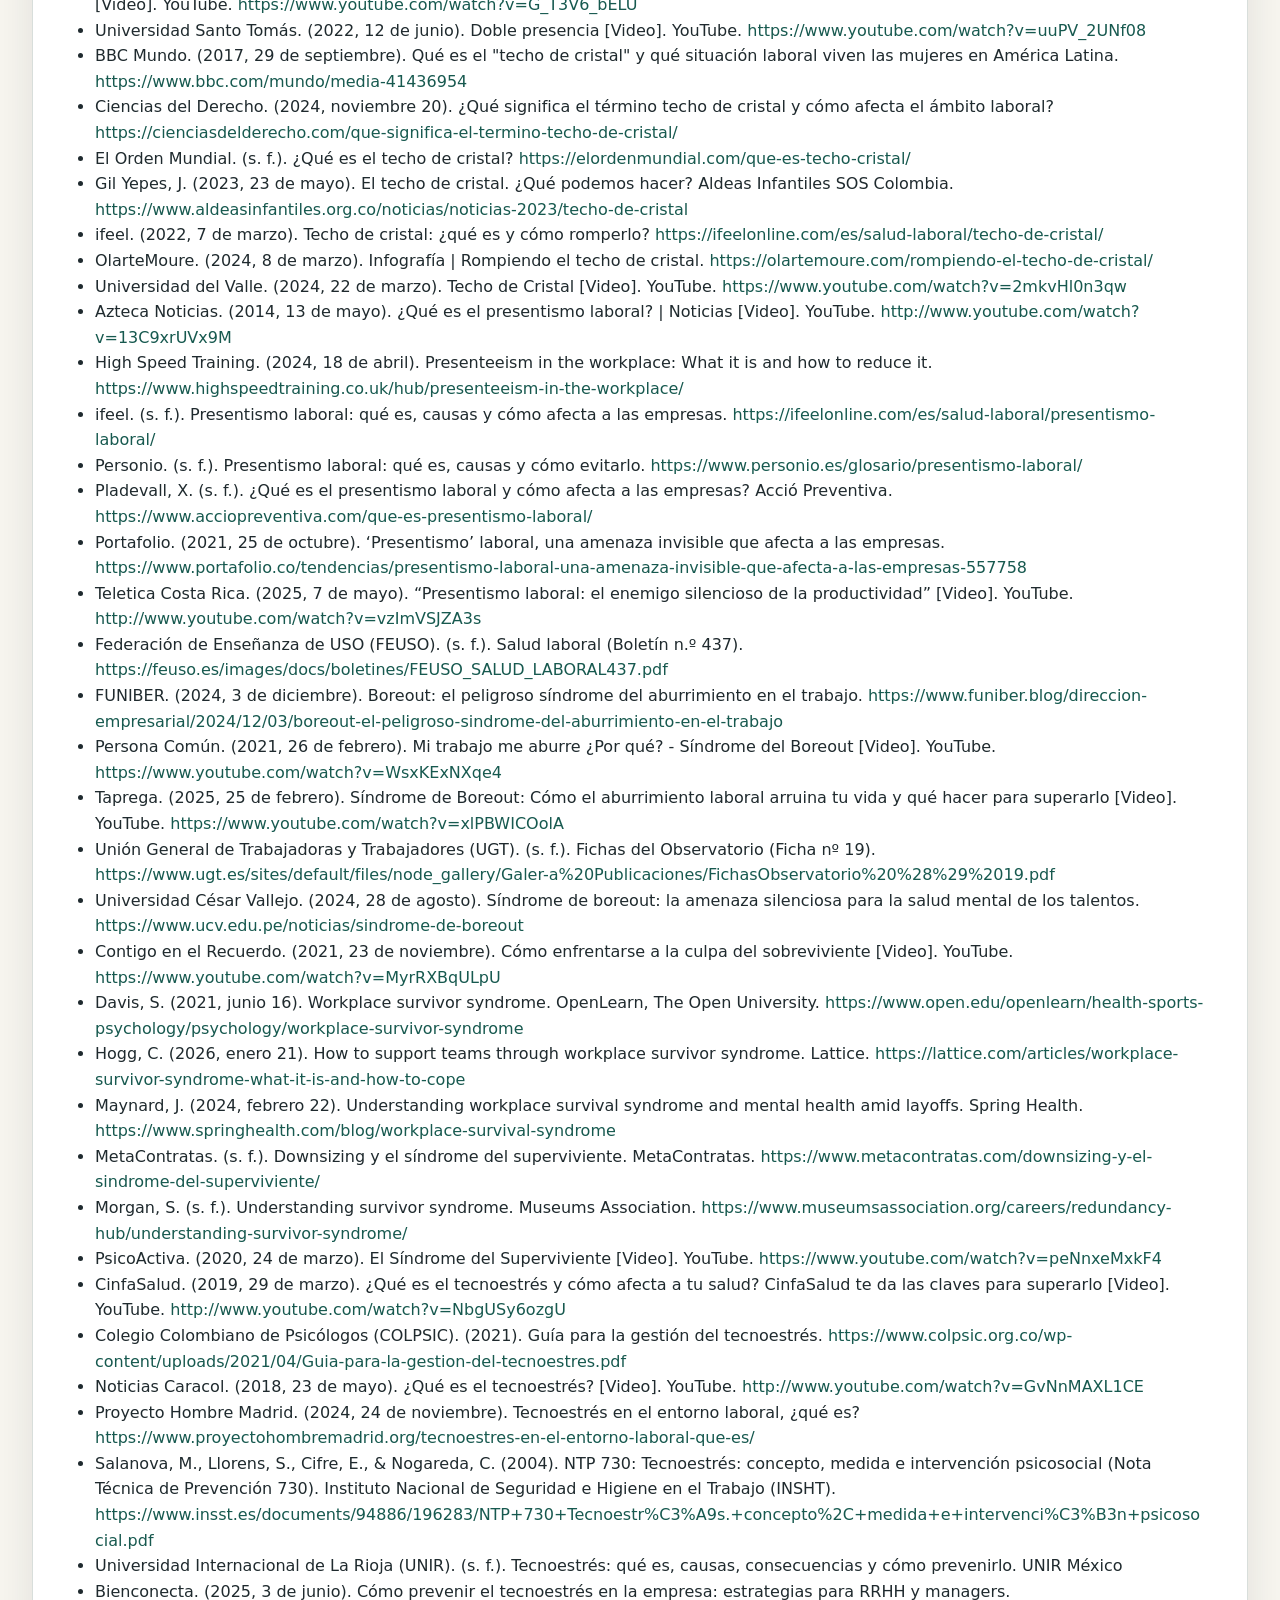
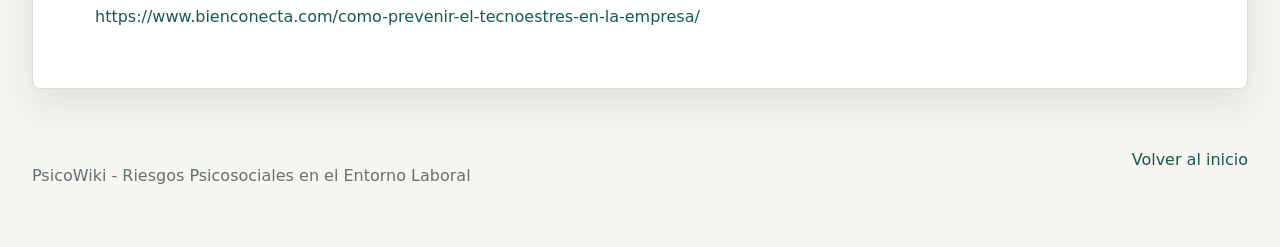
==== commit 40d4c074: "changes" ====
--- a/index.html
+++ b/index.html
@@ -33,6 +33,15 @@
             Un portal para comprender, prevenir y gestionar factores psicosociales que afectan la
             salud mental, el bienestar y el desempeño de los colaboradores.
           </p>
+          <div class="hero-credit" aria-label="Autoras y fecha">
+            <span class="hero-credit-label">Elaborado por</span>
+            <ul>
+              <li>Angie Quintero Reina</li>
+              <li>Michelle Castilla Ruiz</li>
+            </ul>
+            <p>Responsables de la recopilación, revisión y organización de la información.</p>
+            <p class="hero-credit-date">Fecha: Sábado, 27 de junio de 2026.</p>
+          </div>
           <div class="hero-actions">
             <a class="button primary" href="#temas">Explorar temas</a>
             <a class="button secondary" href="#bibliografia">Ver fuentes</a>
--- a/styles.css
+++ b/styles.css
@@ -194,6 +194,50 @@
   font-size: 1.15rem;
 }
 
+.hero-credit {
+  display: inline-block;
+  max-width: 420px;
+  margin: 20px 0 8px;
+  padding: 12px 16px;
+  border: 1px solid rgba(255, 255, 255, 0.25);
+
+  background: rgba(255, 255, 255, 0.14);
+  backdrop-filter: blur(6px);
+}
+
+.hero-credit-label {
+  display: inline-block;
+  margin-bottom: 2px;
+  color: #d9f2ea;
+  font-size: 0.74rem;
+  font-weight: 800;
+  letter-spacing: 0.12em;
+  text-transform: uppercase;
+}
+
+.hero-credit ul {
+  margin: 6px 0 6px 18px;
+  padding: 0;
+}
+
+.hero-credit li {
+  margin: 2px 0;
+  font-size: 0.96rem;
+  font-weight: 700;
+}
+
+.hero-credit p {
+  margin: 4px 0 0;
+  font-size: 0.95rem;
+  font-weight: 700;
+}
+
+.hero-credit-date {
+  margin-top: 8px !important;
+  font-size: 0.92rem !important;
+  font-weight: 800 !important;
+}
+
 .hero-actions {
   display: flex;
   flex-wrap: wrap;
@@ -573,3 +617,26 @@
     gap: 8px;
   }
 }
+
+
+.comparison-table {
+  width: 100%;
+  border-collapse: collapse;
+  margin: 24px 0;
+  background: var(--surface);
+}
+
+.comparison-table th,
+.comparison-table td {
+  border: 1px solid var(--line);
+  padding: 14px;
+  vertical-align: top;
+  text-align: left;
+}
+
+.comparison-table th {
+  background: #dce3f5;
+  color: var(--text);
+  font-weight: 700;
+  text-align: center;
+}
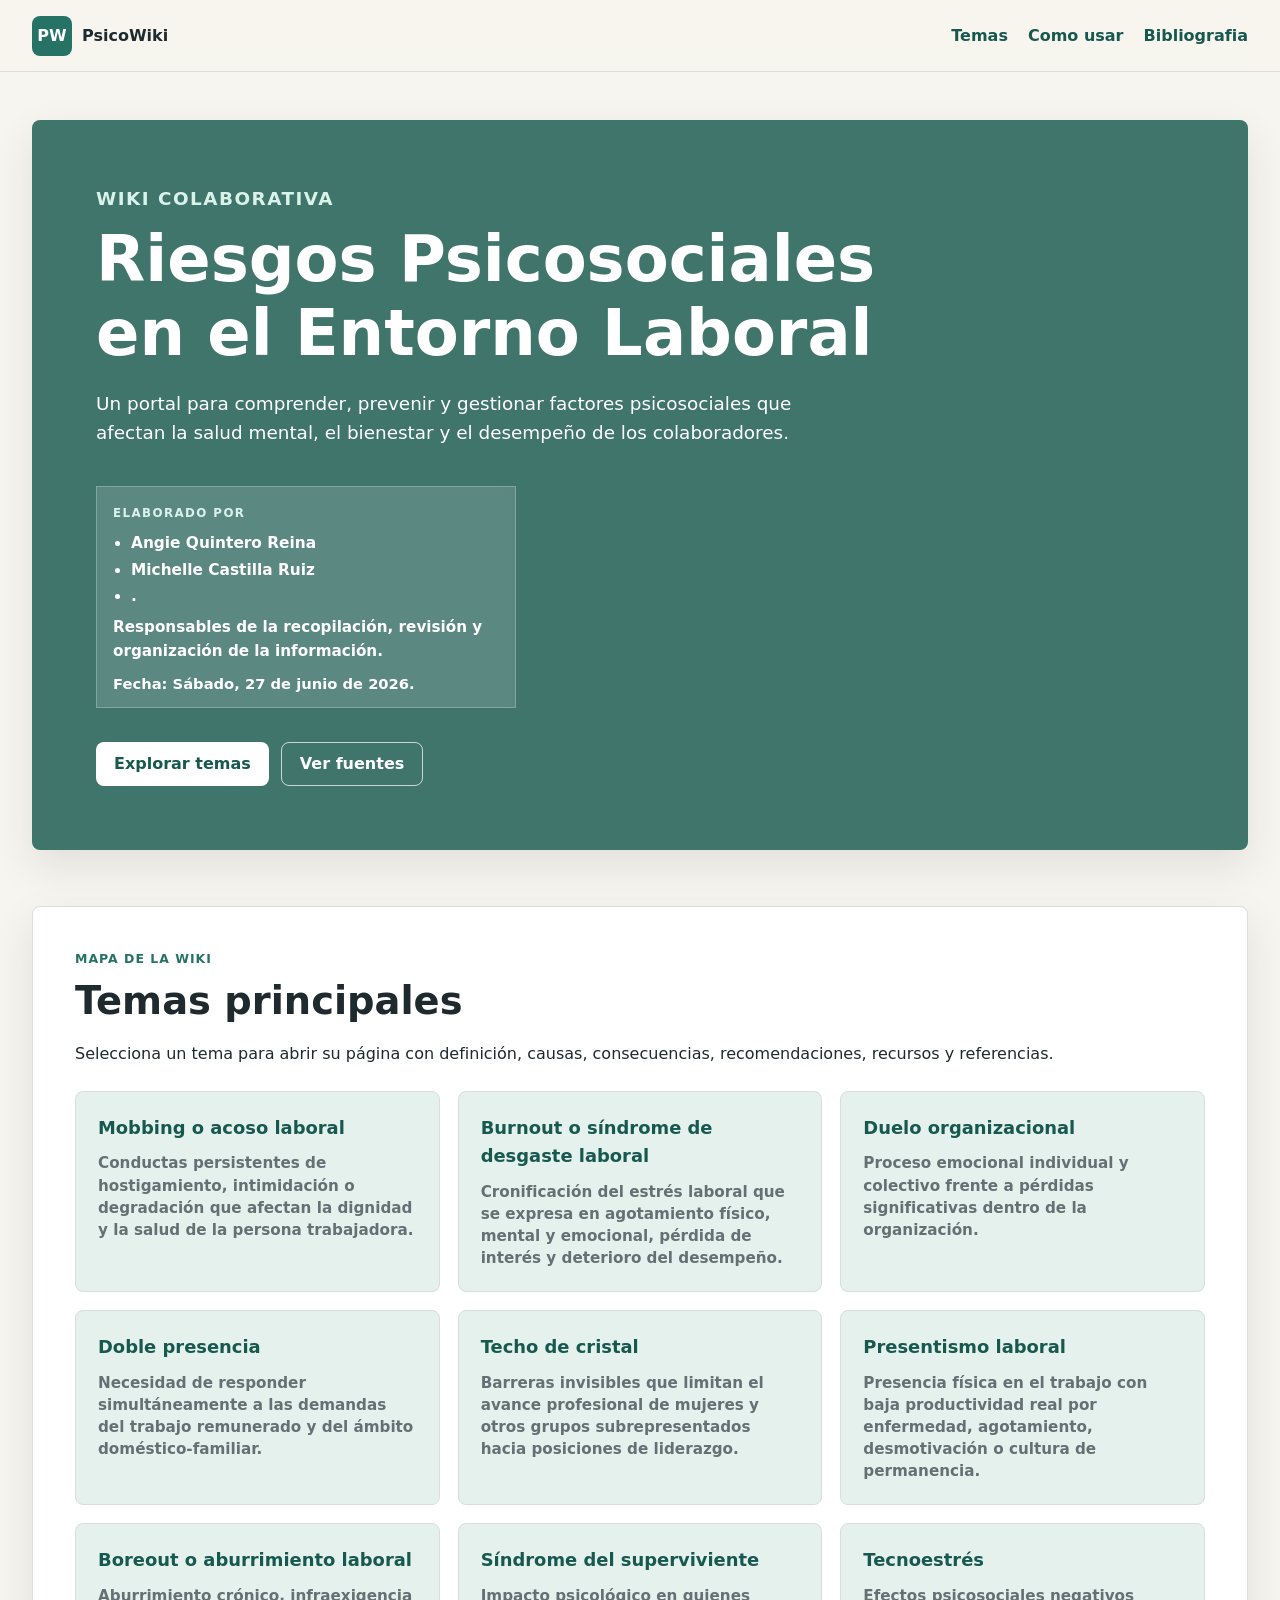
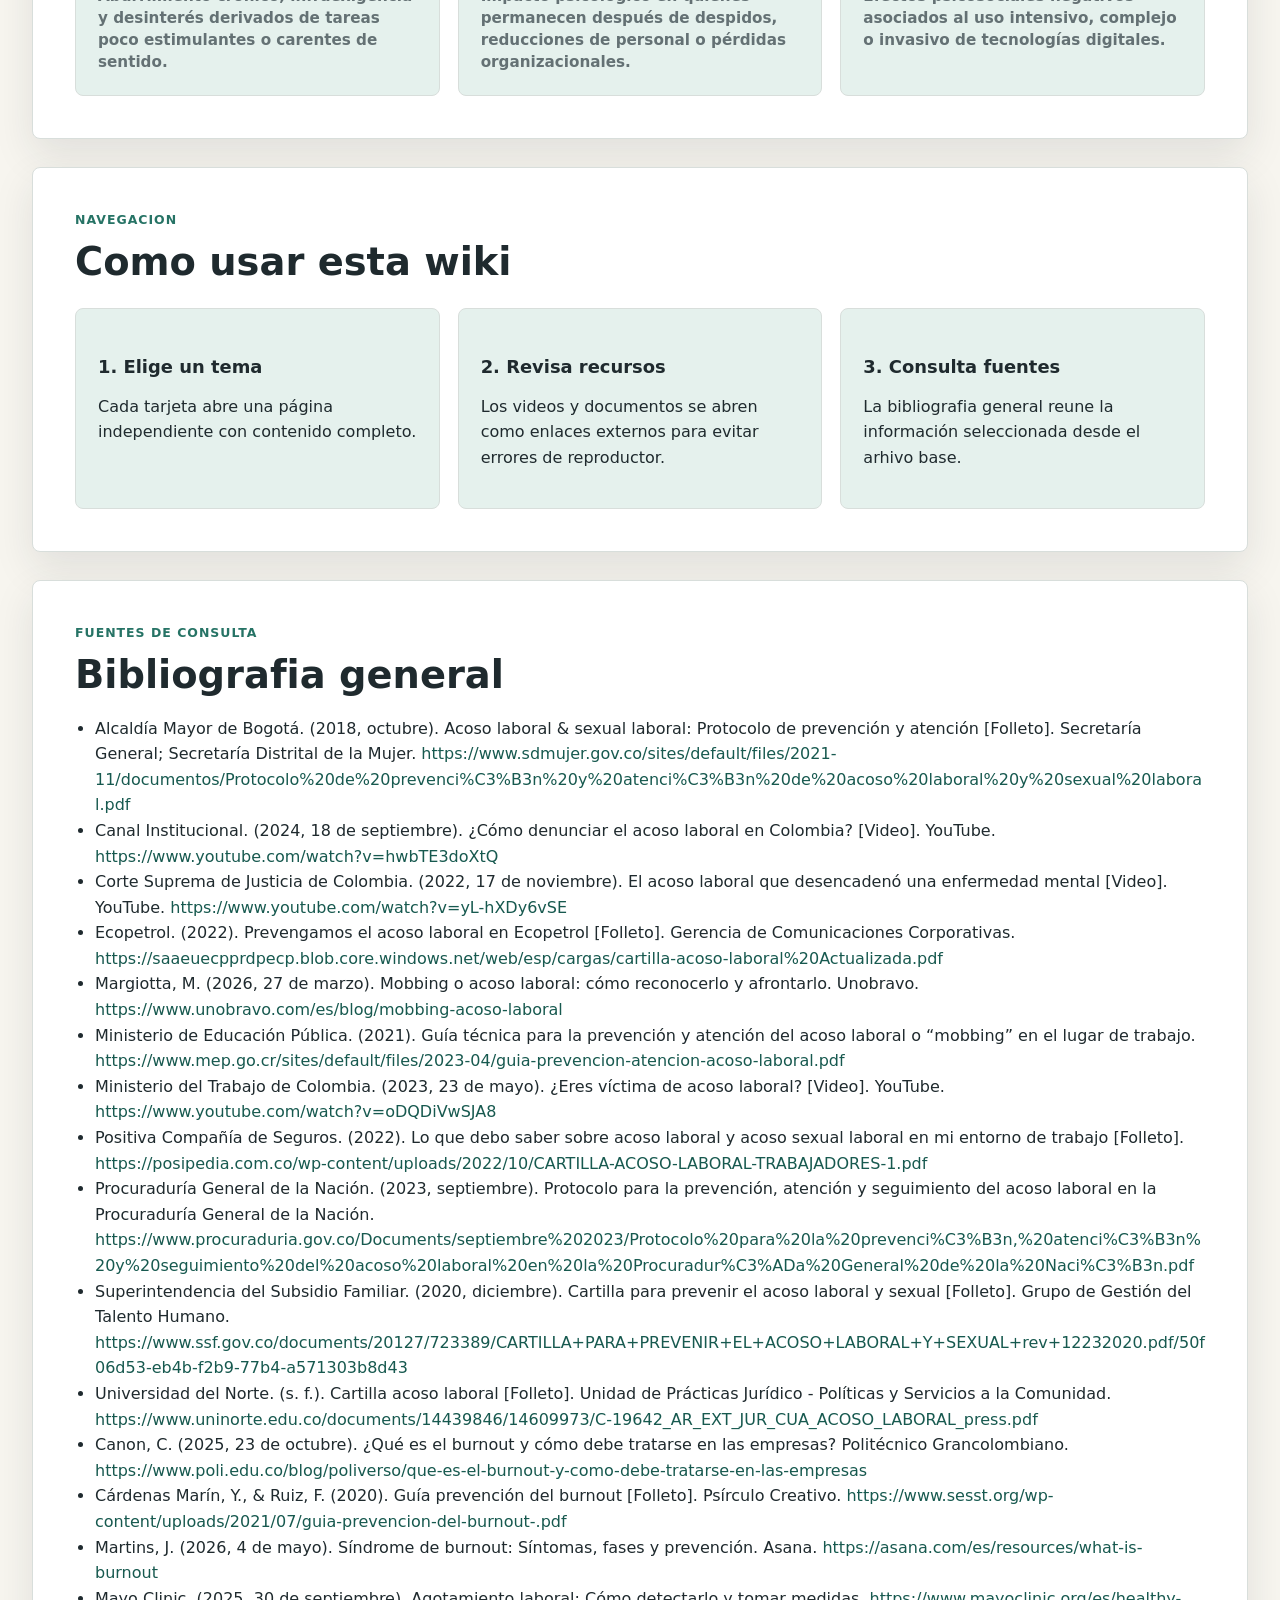
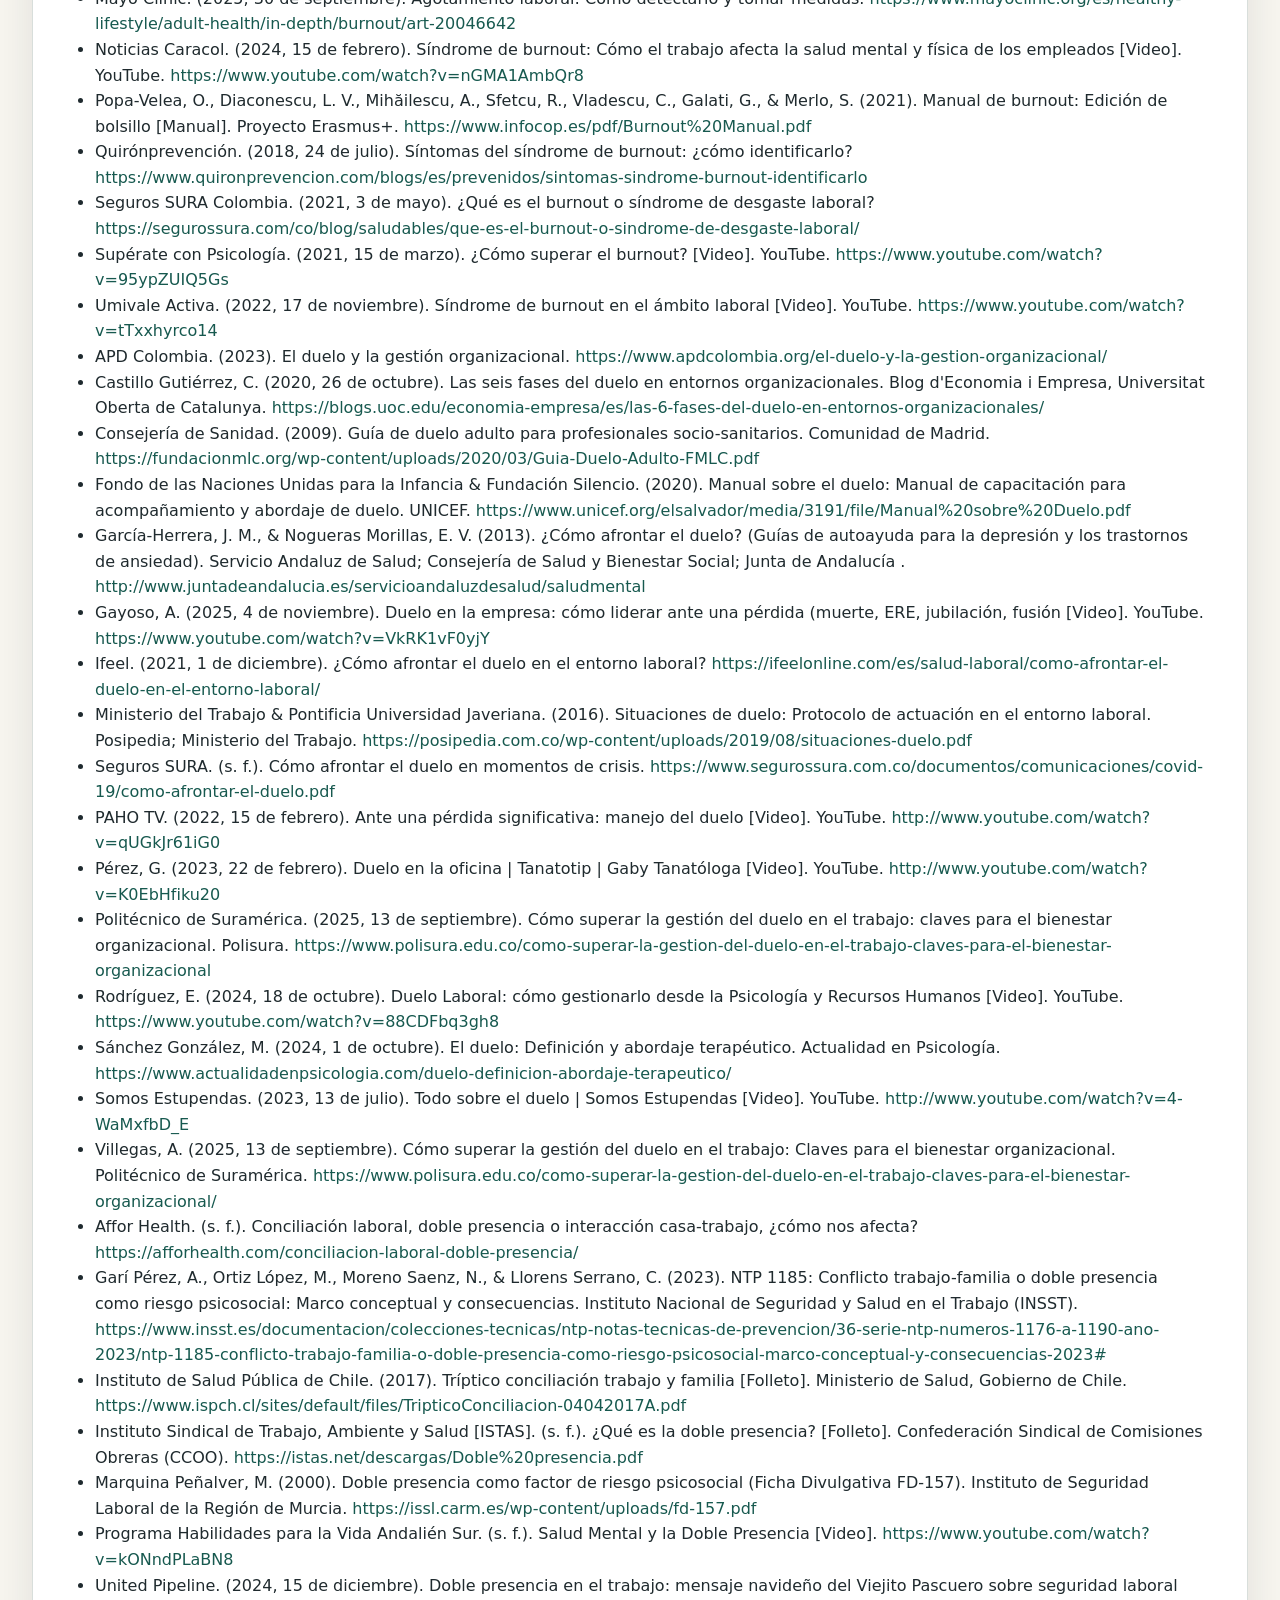
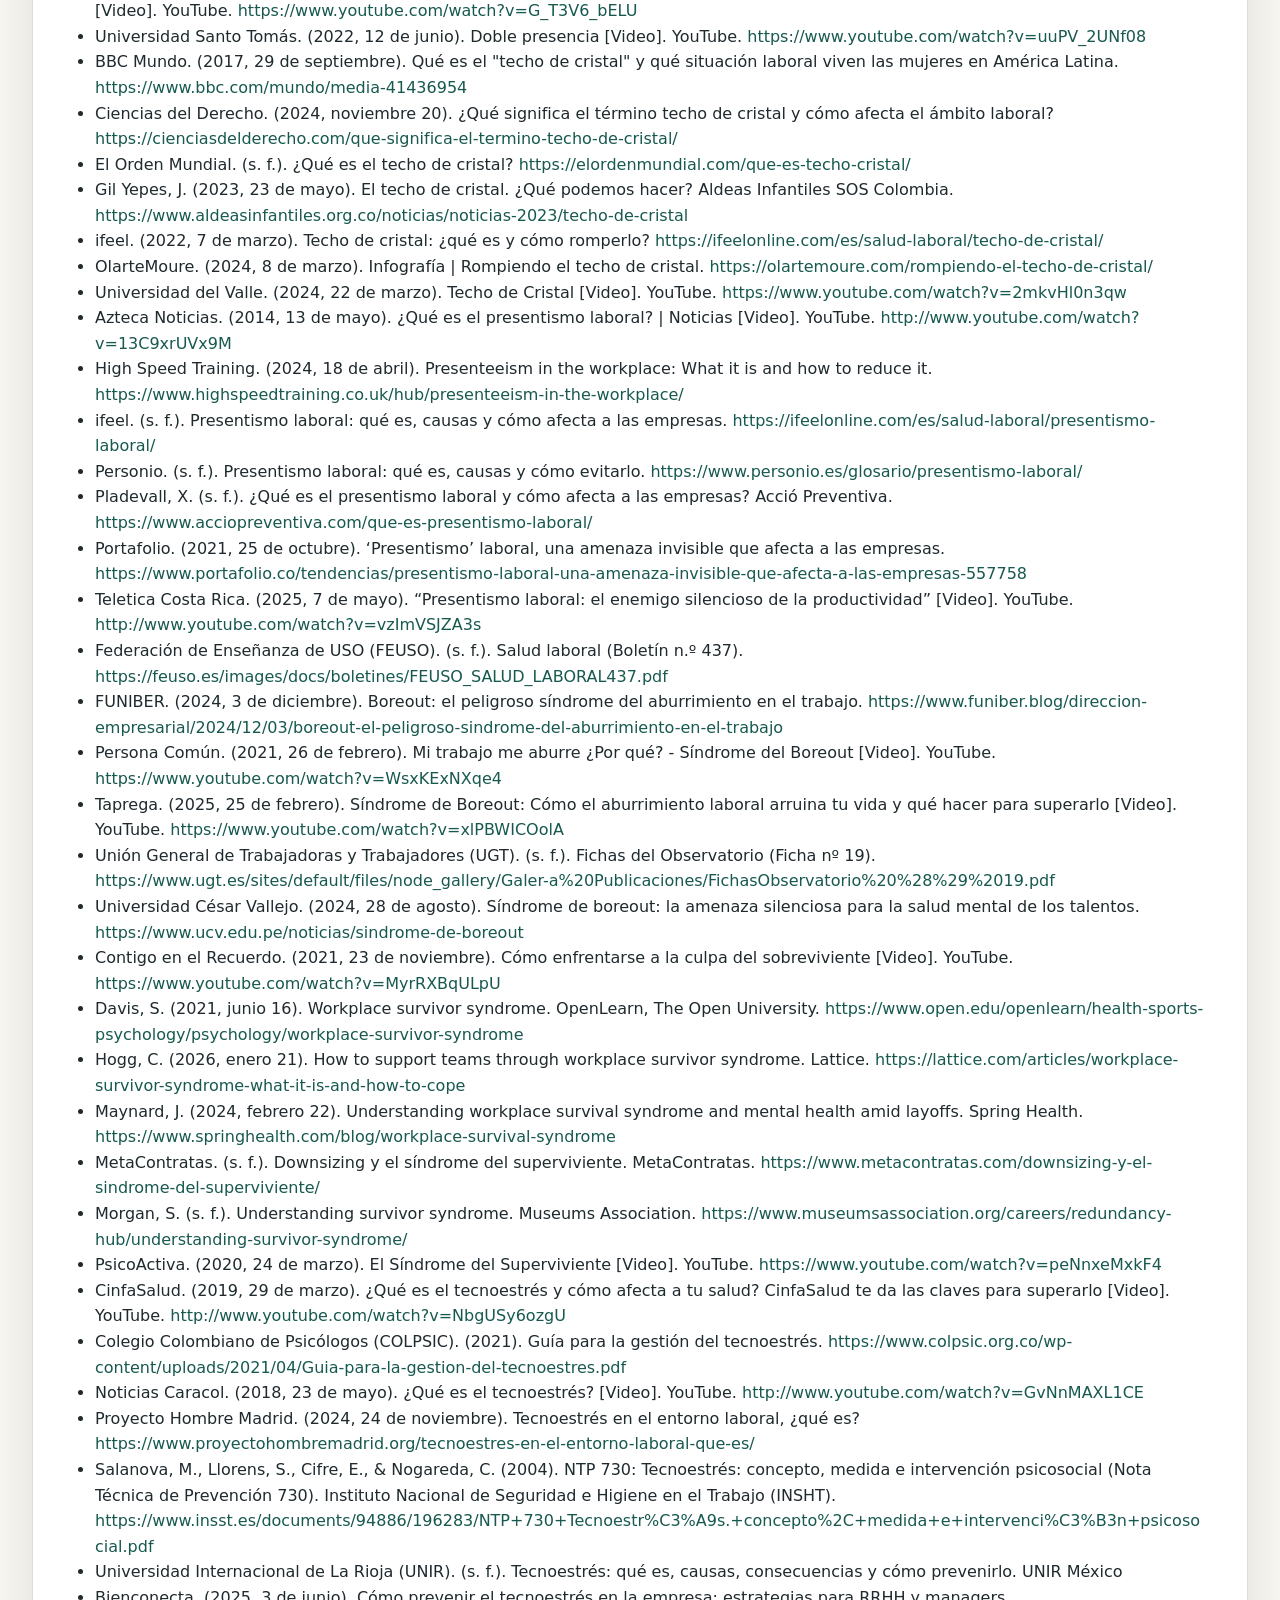
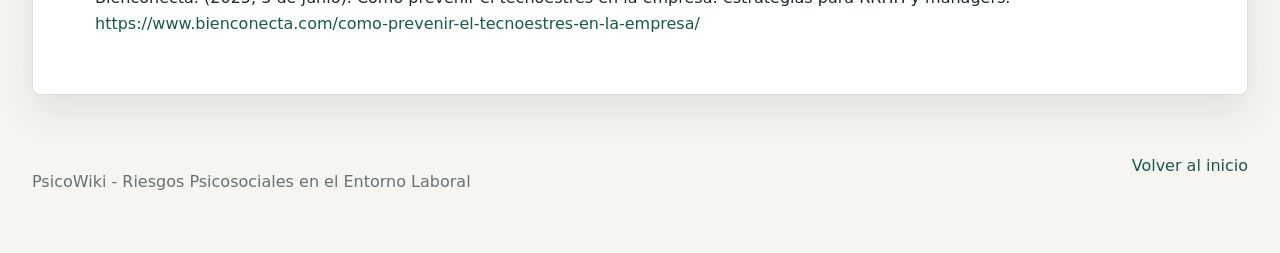
==== commit 210a32d5: "changes2" ====
--- a/index.html
+++ b/index.html
@@ -38,6 +38,7 @@
             <ul>
               <li>Angie Quintero Reina</li>
               <li>Michelle Castilla Ruiz</li>
+              <li>.</li>
             </ul>
             <p>Responsables de la recopilación, revisión y organización de la información.</p>
             <p class="hero-credit-date">Fecha: Sábado, 27 de junio de 2026.</p>
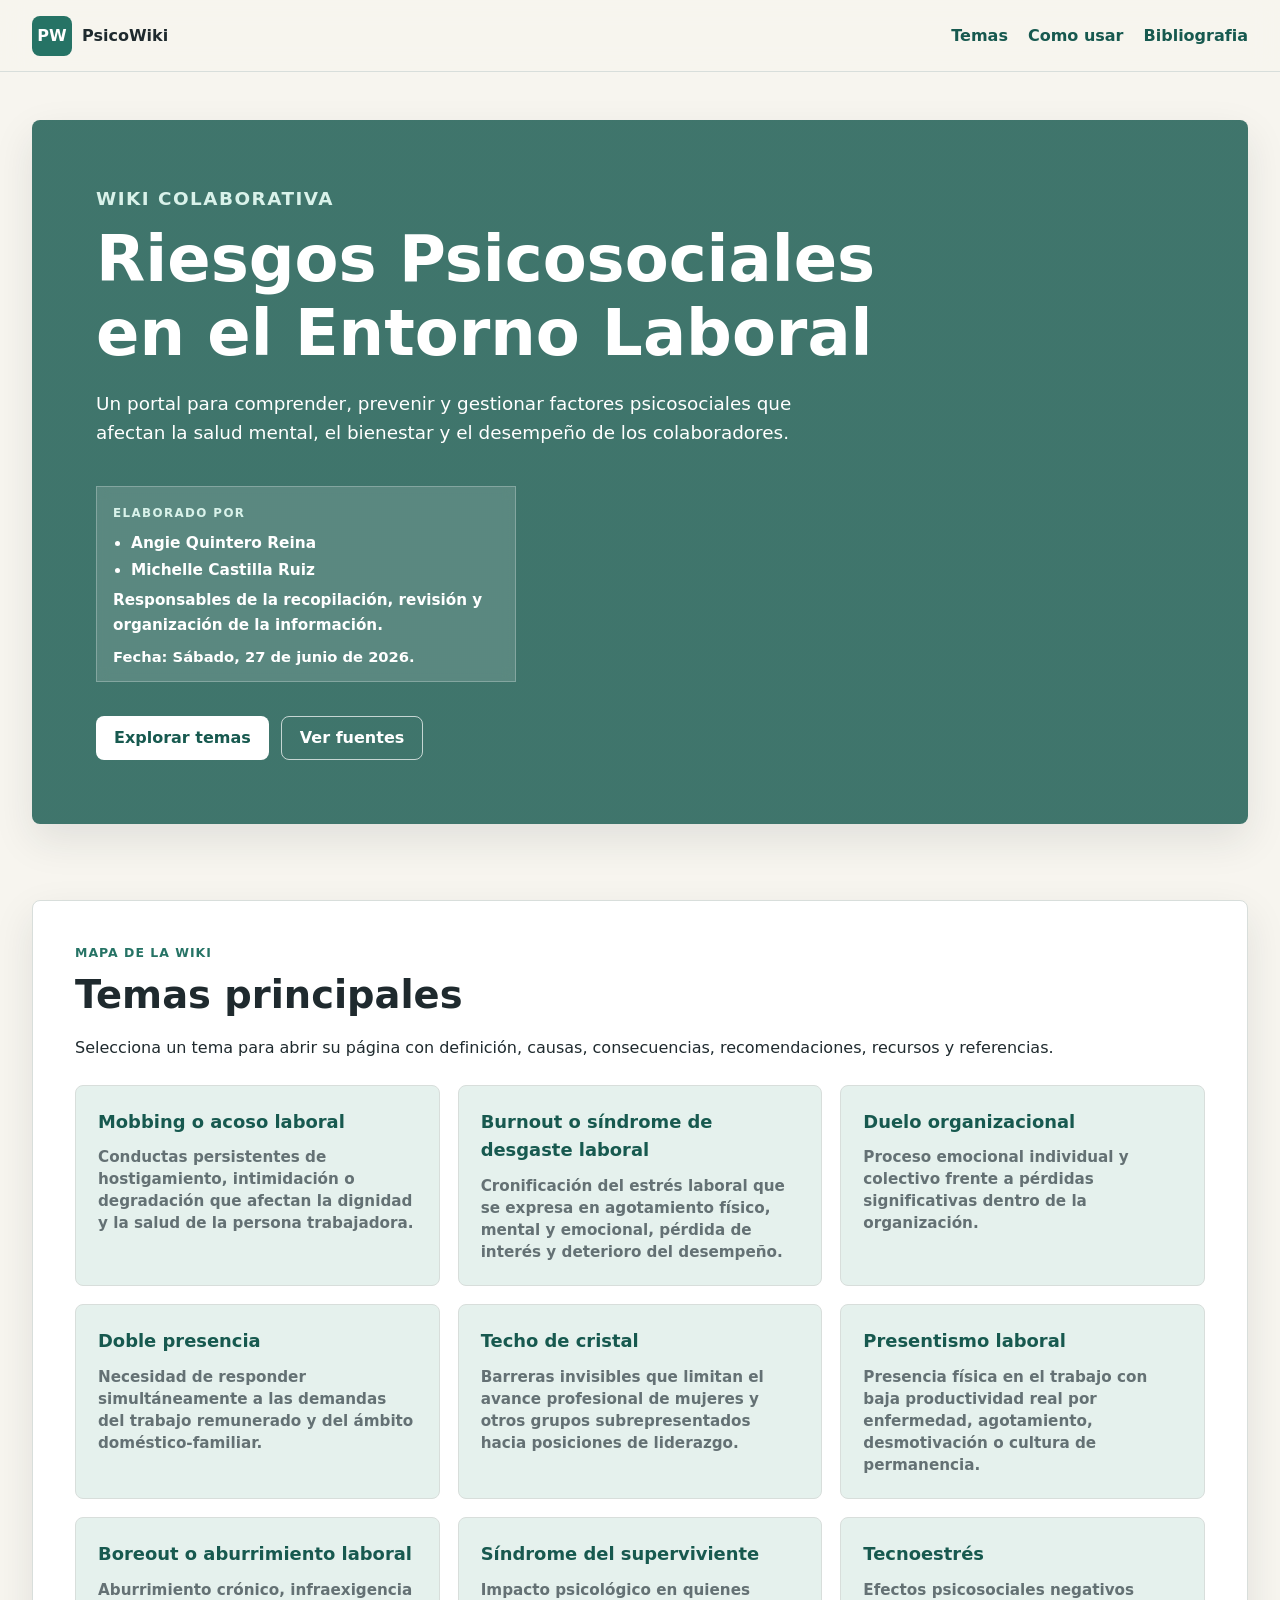
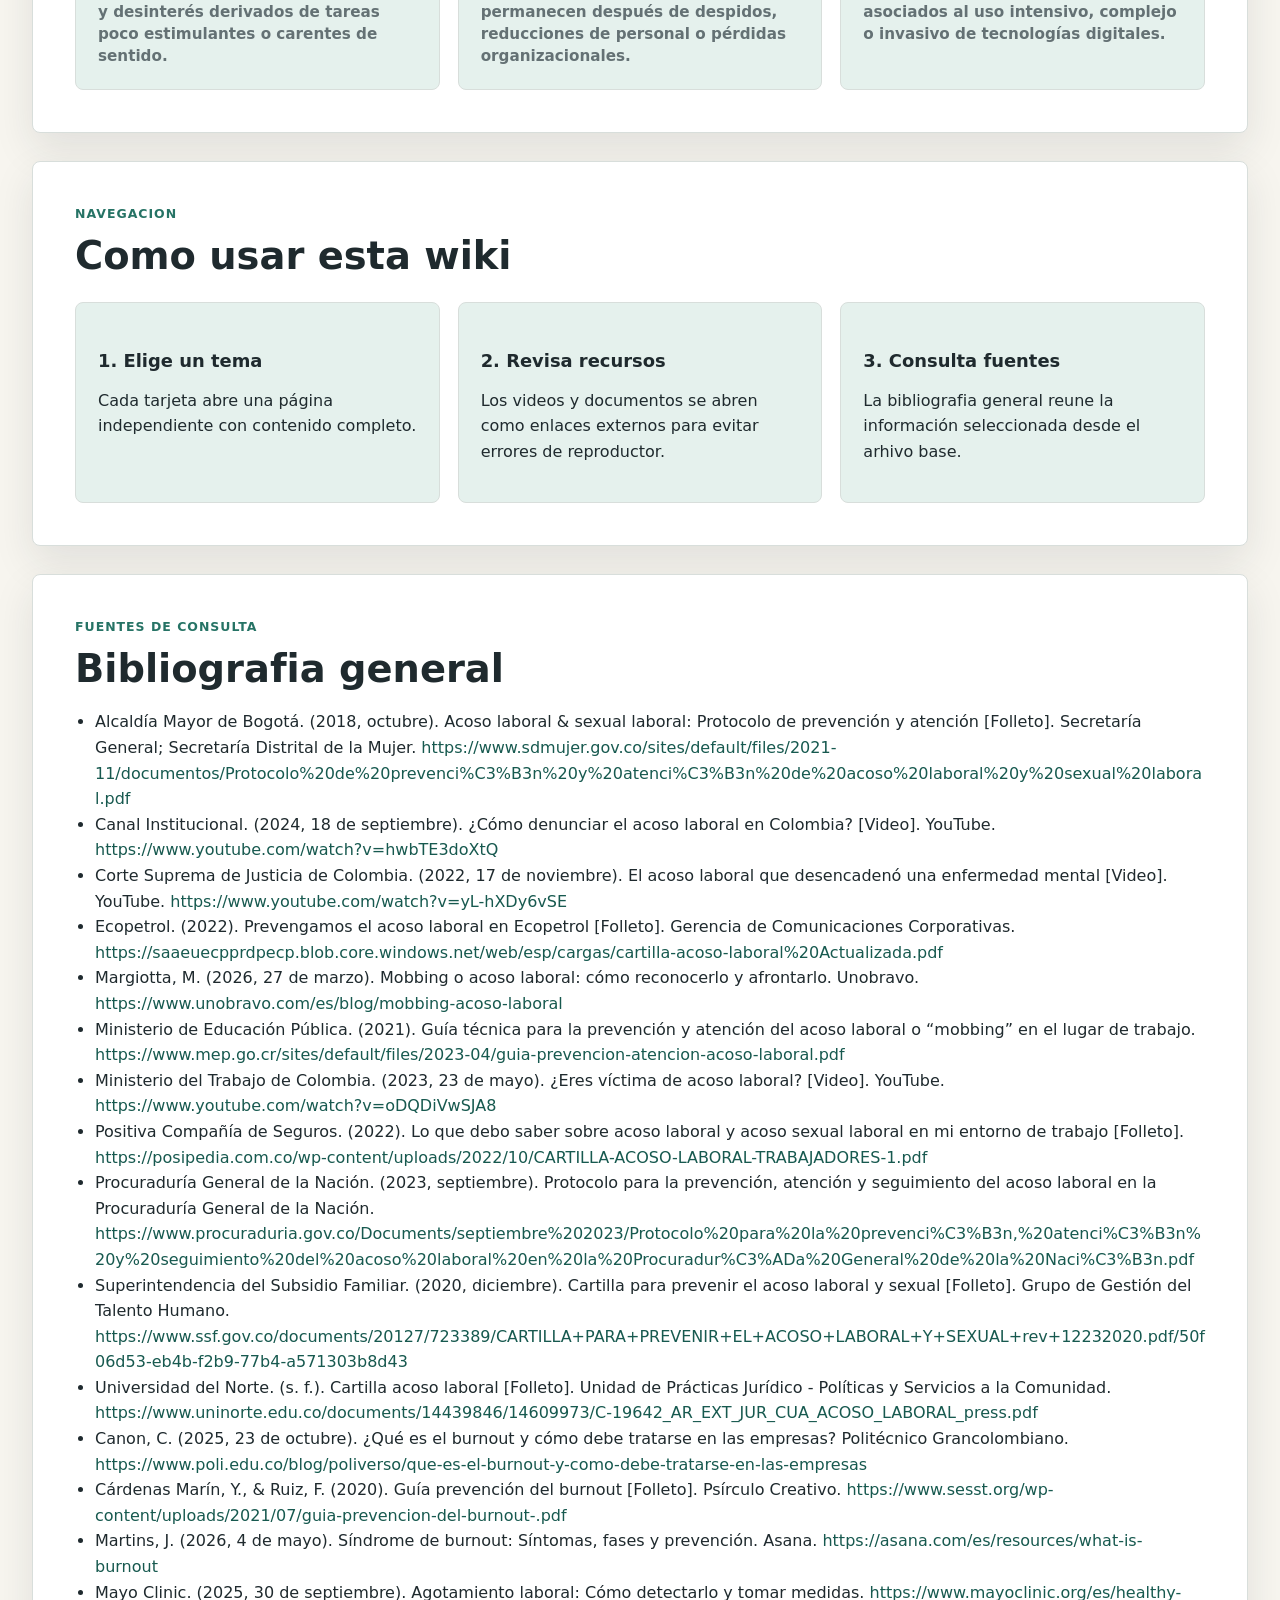
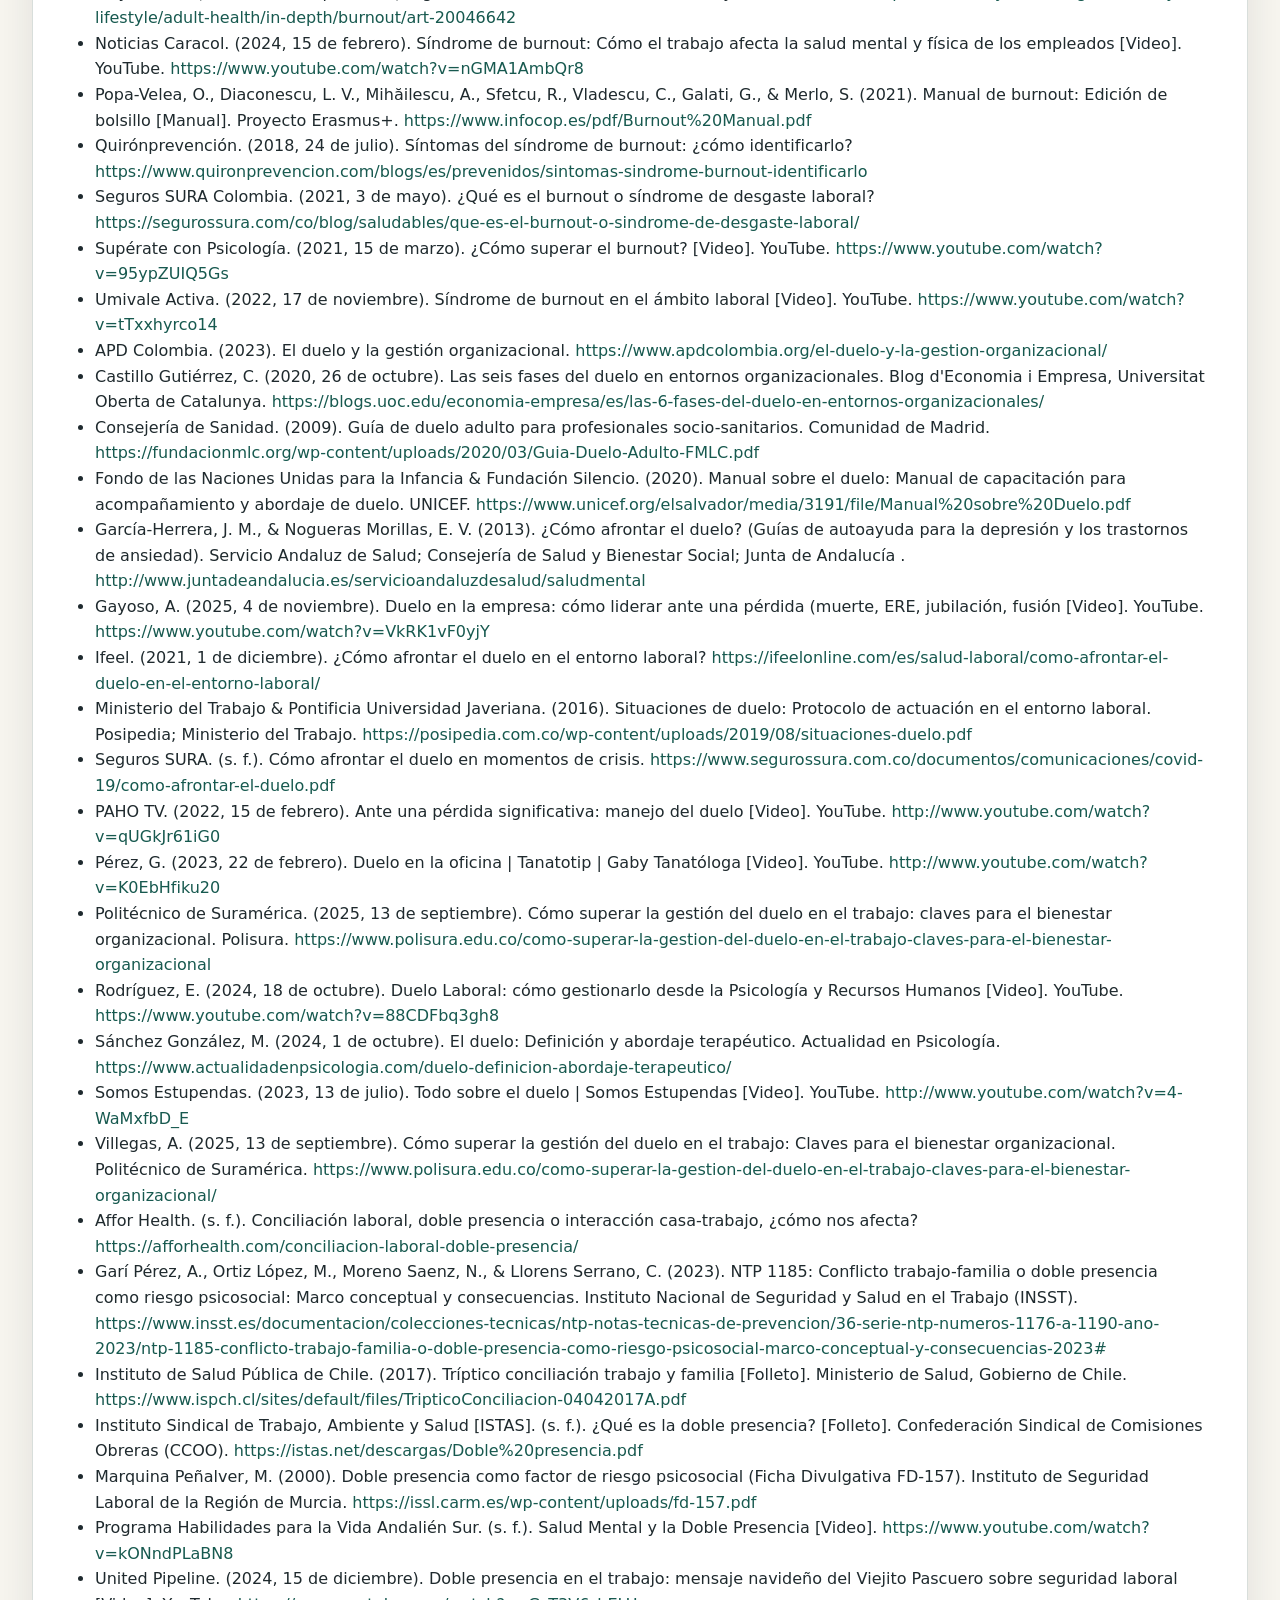
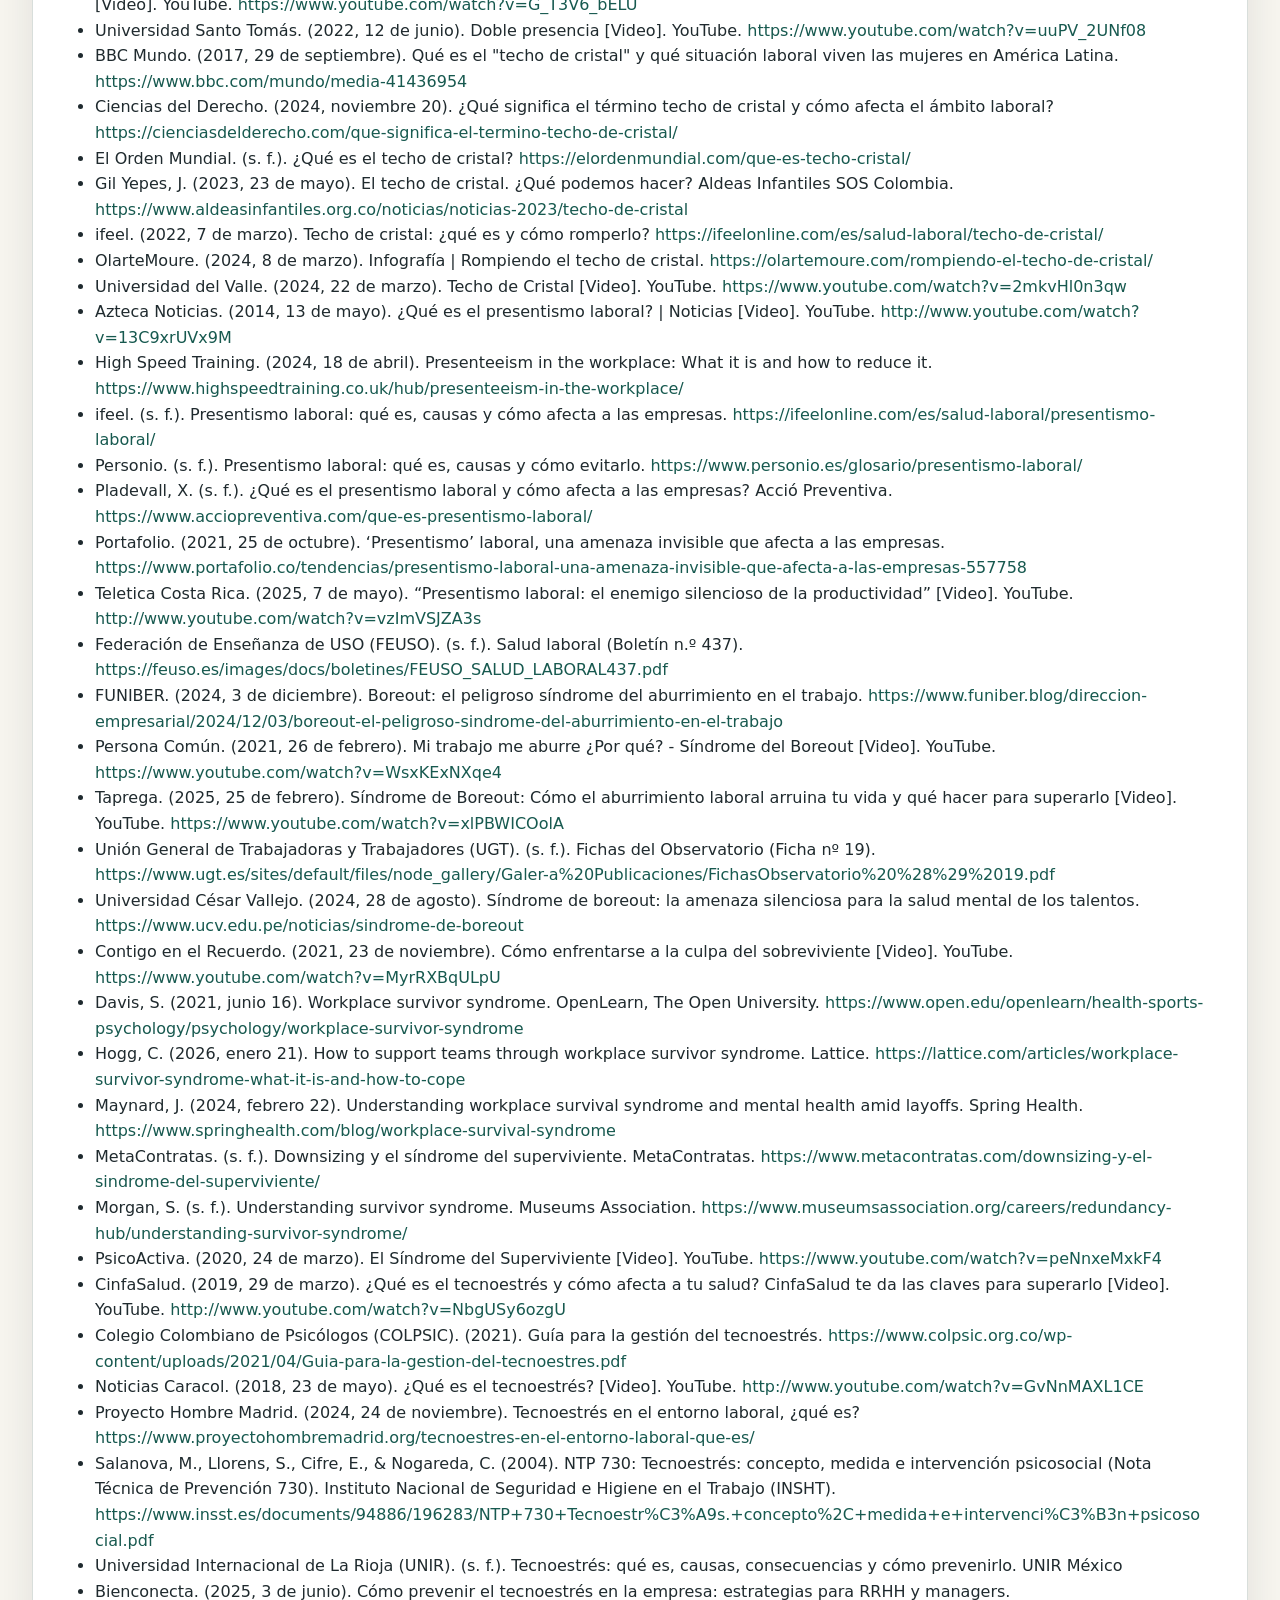
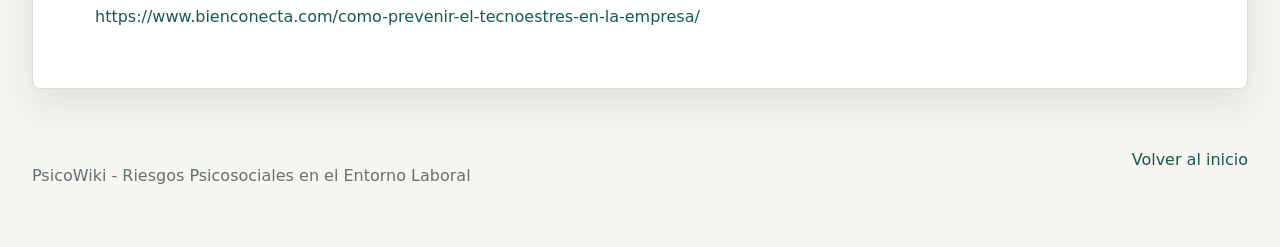
==== commit 05e4fe71: "Add automatic cache busting" ====
--- a/index.html
+++ b/index.html
@@ -5,8 +5,8 @@
     <meta name="viewport" content="width=device-width, initial-scale=1.0" />
     <meta name="description" content="Wiki sobre riesgos psicosociales en el entorno laboral." />
     <title>PsicoWiki | Riesgos Psicosociales en el Entorno Laboral</title>
-    <link rel="icon" href="favicon.svg" type="image/svg+xml" />
-    <link rel="stylesheet" href="styles.css" />
+    <link rel="icon" href="favicon.svg?v=20260627172913" type="image/svg+xml" />
+    <link rel="stylesheet" href="styles.css?v=20260627172913" />
   </head>
   <body>
     <header class="site-header">
@@ -38,7 +38,7 @@
             <ul>
               <li>Angie Quintero Reina</li>
               <li>Michelle Castilla Ruiz</li>
-              <li>.</li>
+   
             </ul>
             <p>Responsables de la recopilación, revisión y organización de la información.</p>
             <p class="hero-credit-date">Fecha: Sábado, 27 de junio de 2026.</p>
@@ -193,6 +193,6 @@
       <p>PsicoWiki - Riesgos Psicosociales en el Entorno Laboral</p>
       <a href="#inicio">Volver al inicio</a>
     </footer>
-    <script src="script.js"></script>
+    <script src="script.js?v=20260627172913"></script>
   </body>
 </html>
